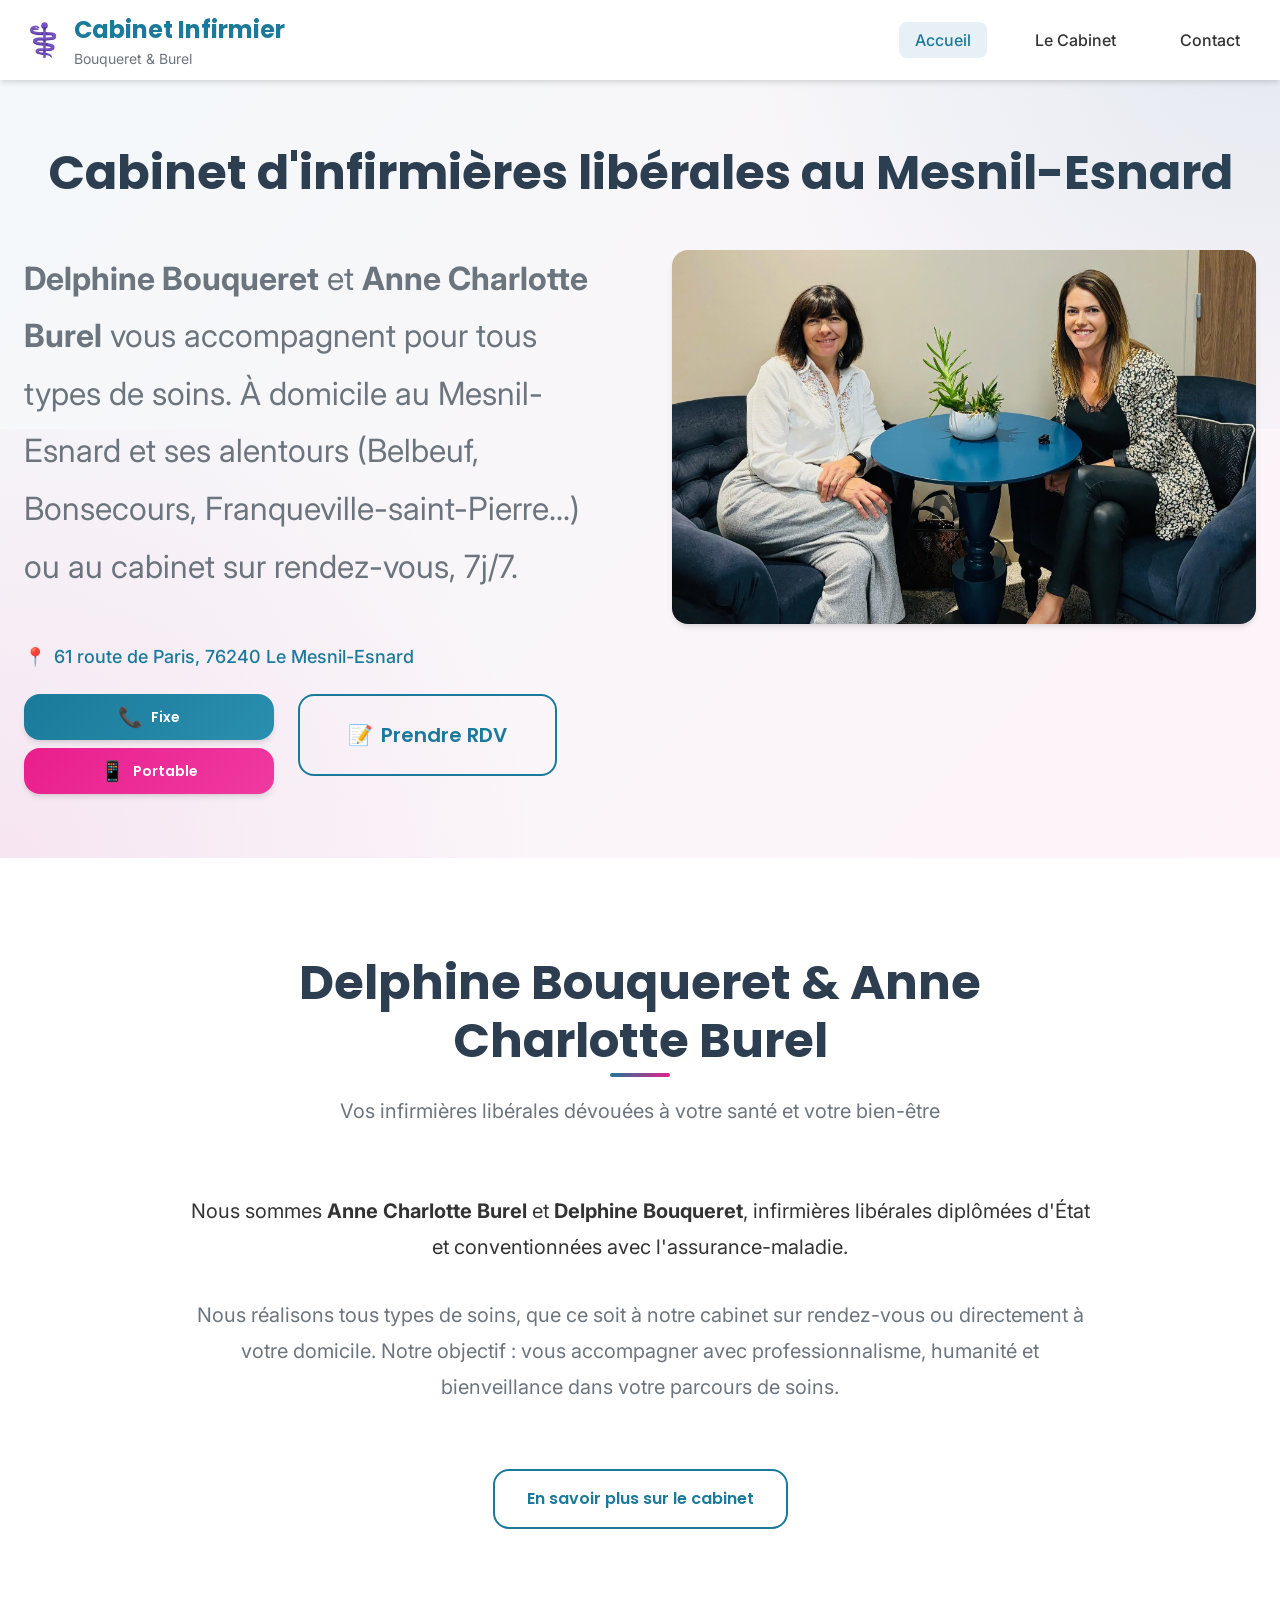
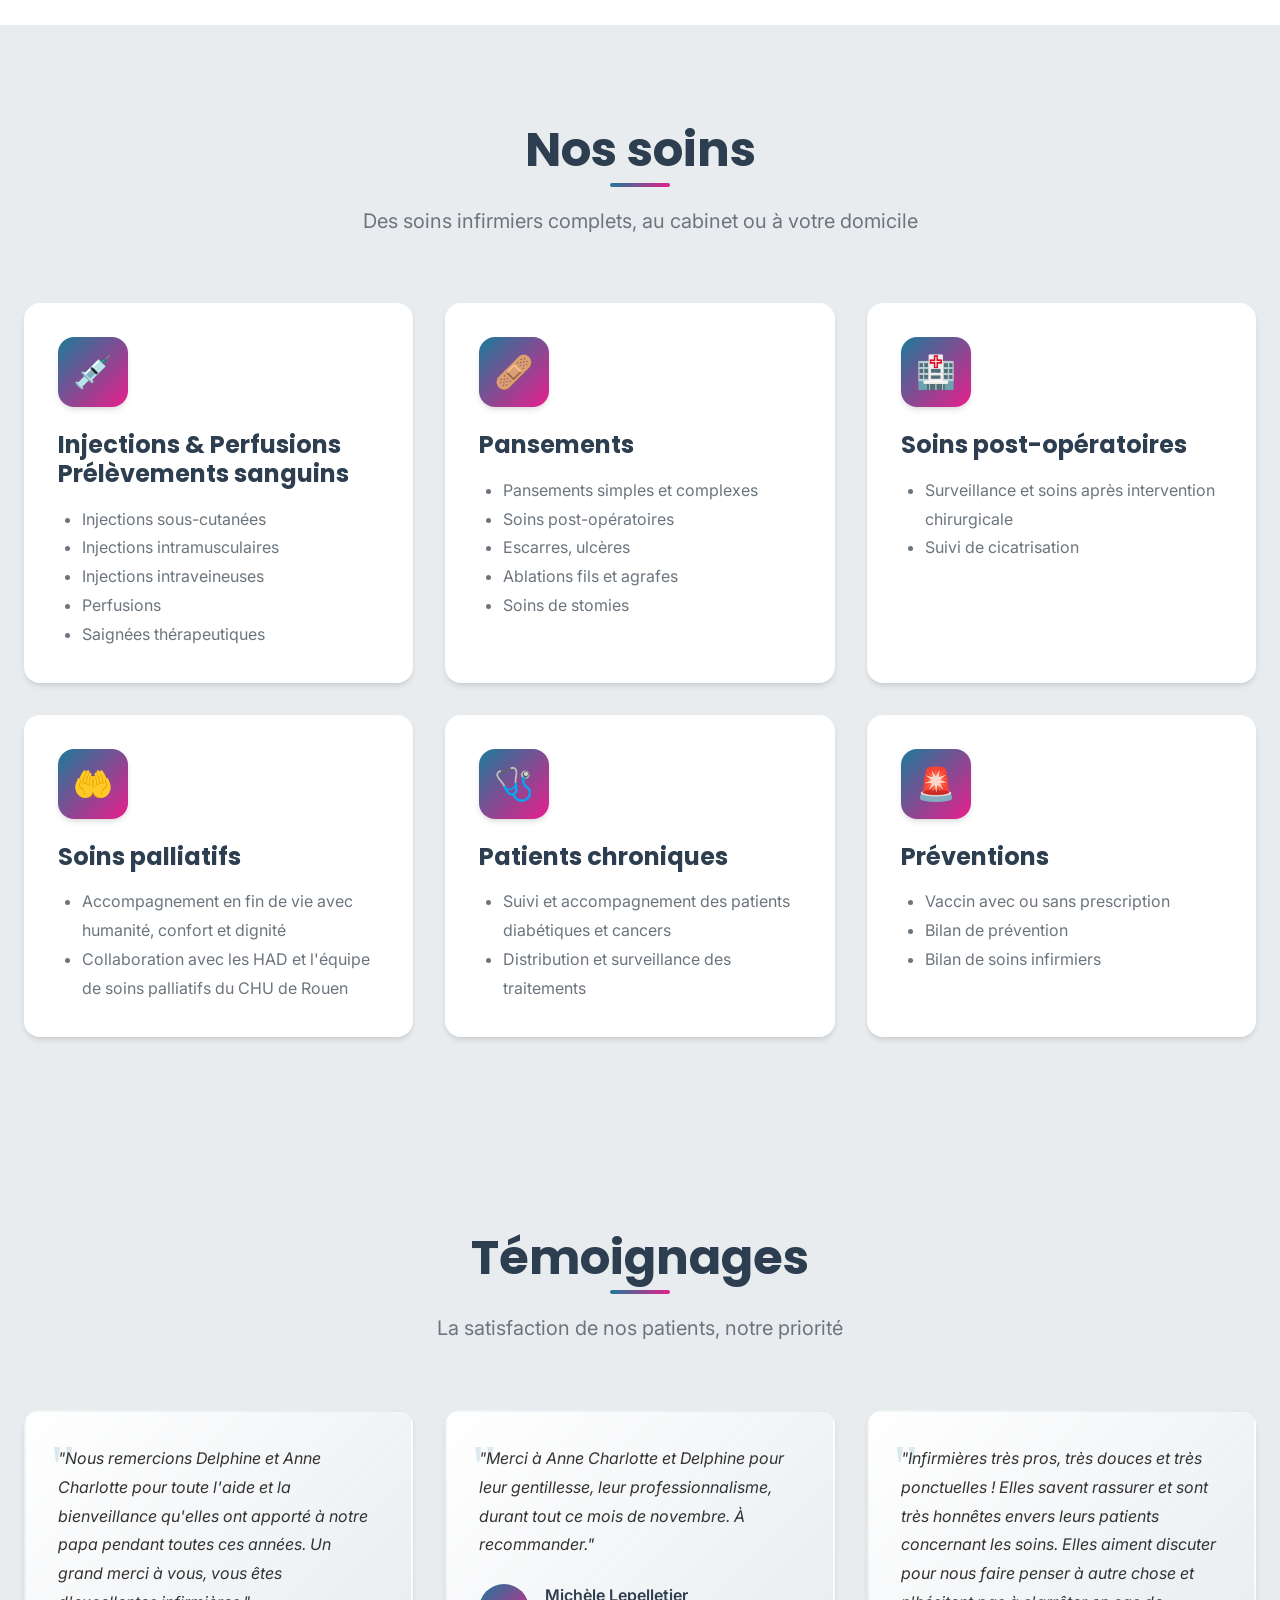
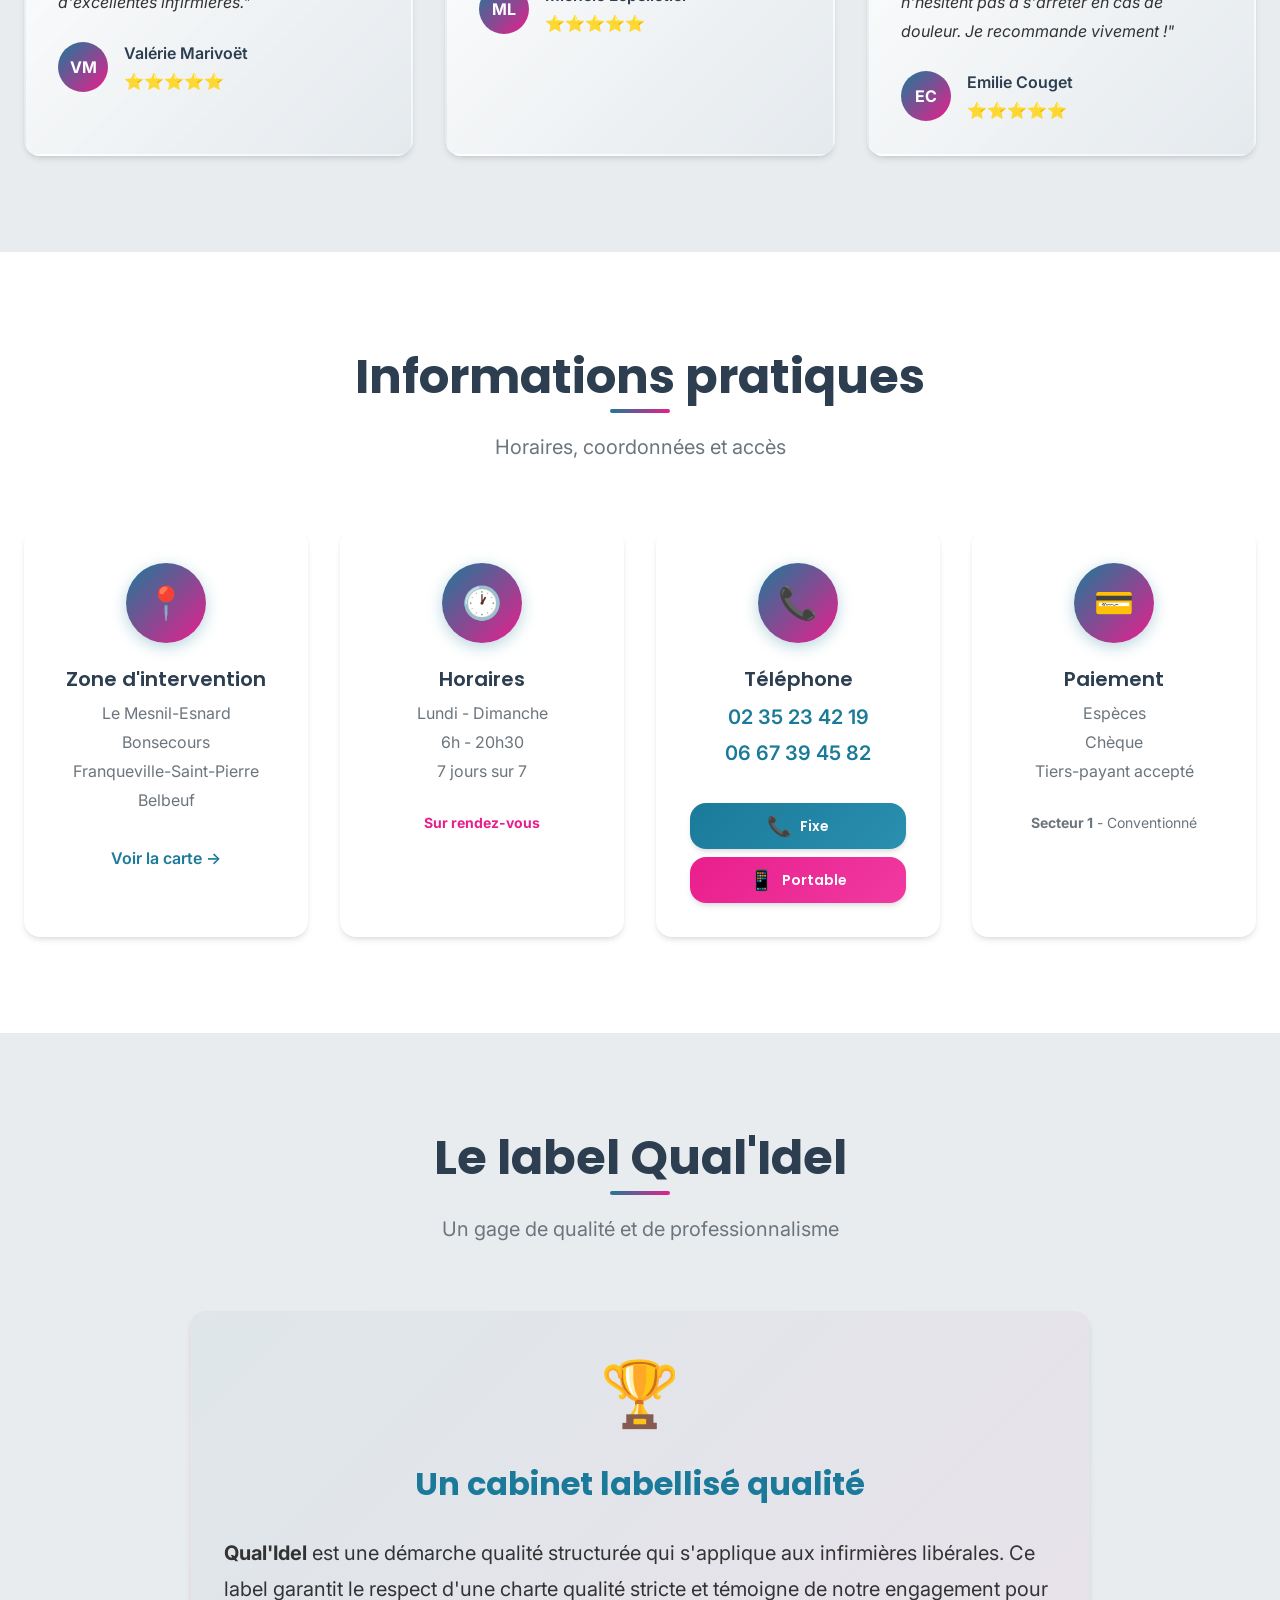
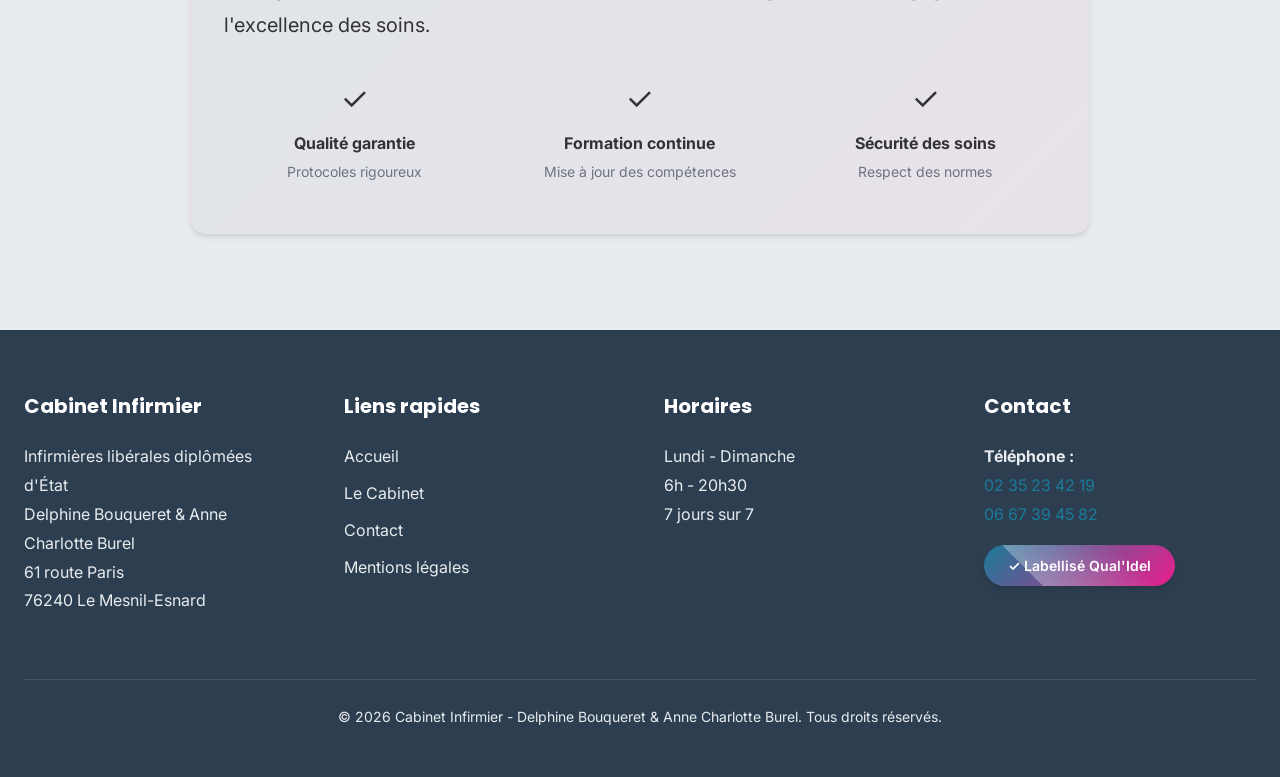
==== index.html @ 0d64ffbb "feat: apply multi-option contact buttons to hero section" ====
<!DOCTYPE html>
<html lang="fr">

<head>
  <meta charset="UTF-8">
  <meta name="viewport" content="width=device-width, initial-scale=1.0">
  <meta name="description"
    content="Delphine Bouqueret et Anne Charlotte Burel, infirmières libérales au Mesnil-Esnard (76). Soins infirmiers à domicile et au cabinet 7j/7.">
  <meta name="keywords"
    content="infirmière libérale, infirmières, soins à domicile, Le Mesnil-Esnard, 76240, soins infirmiers, Delphine Bouqueret, Anne Charlotte Burel">
  <meta name="author" content="Delphine Bouqueret & Anne Charlotte Burel">

  <!-- Open Graph / Facebook -->
  <meta property="og:type" content="website">
  <meta property="og:url" content="https://www.votre-site.fr/">
  <meta property="og:title" content="Infirmières Libérales Le Mesnil-Esnard | Bouqueret & Burel">
  <meta property="og:description"
    content="Delphine Bouqueret et Anne Charlotte Burel, infirmières libérales au Mesnil-Esnard. Soins à domicile et sur rendez-vous 7j/7.">
  <meta property="og:image" content="https://www.votre-site.fr/assets/images/portrait-infirmieres.jpg">

  <!-- Favicon -->
  <link rel="icon"
    href="data:image/svg+xml,<svg xmlns=%22http://www.w3.org/2000/svg%22 viewBox=%220 0 100 100%22><text y=%22.9em%22 font-size=%2290%22>⚕️</text></svg>">

  <!-- Google Fonts -->
  <link rel="preconnect" href="https://fonts.googleapis.com">
  <link rel="preconnect" href="https://fonts.gstatic.com" crossorigin>
  <link
    href="https://fonts.googleapis.com/css2?family=Inter:wght@300;400;500;600;700&family=Poppins:wght@300;400;500;600;700&display=swap"
    rel="stylesheet">

  <!-- Stylesheets -->
  <link rel="stylesheet" href="assets/css/variables.css">
  <link rel="stylesheet" href="assets/css/style.css">
  <link rel="stylesheet" href="assets/css/responsive.css">

  <!-- Schema.org markup for Google -->
  <script type="application/ld+json">
  {
    "@context": "https://schema.org",
    "@type": "MedicalBusiness",
    "name": "Cabinet d'Infirmières Libérales - Bouqueret & Burel",
    "alternateName": ["Delphine Bouqueret", "Anne Charlotte Burel"],
    "image": "https://www.votre-site.fr/assets/images/portrait-infirmieres.jpg",
    "description": "Infirmières libérales au Mesnil-Esnard. Soins infirmiers à domicile et au cabinet.",
    "address": {
      "@type": "PostalAddress",
      "streetAddress": "61 route de Paris",
      "addressLocality": "Le Mesnil-Esnard",
      "postalCode": "76240",
      "addressCountry": "FR"
    },
    "telephone": "+33235234219",
    "openingHoursSpecification": {
      "@type": "OpeningHoursSpecification",
      "dayOfWeek": ["Monday", "Tuesday", "Wednesday", "Thursday", "Friday", "Saturday", "Sunday"],
      "opens": "06:00",
      "closes": "20:30"
    },
    "priceRange": "€€",
    "paymentAccepted": ["Cash", "Check"]
  }
  </script>

  <title>Infirmières Libérales Le Mesnil-Esnard | Bouqueret & Burel</title>
</head>

<body>
  <!-- LOADER -->
  <div class="page-loader">
    <div class="loader-spinner"></div>
  </div>

  <!-- HEADER -->
  <header class="header">
    <div class="header-container">
      <div class="header-logo">
        <div style="display: flex; align-items: center; gap: 10px;">
          <span style="font-size: 2rem;">⚕️</span>
          <div>
            <div class="logo-text">Cabinet Infirmier</div>
            <div class="logo-subtitle">Bouqueret & Burel</div>
          </div>
        </div>
      </div>

      <nav class="nav">
        <ul class="nav-menu">
          <li><a href="index.html" class="nav-link active">Accueil</a></li>

          <li><a href="pages/cabinet.html" class="nav-link">Le Cabinet</a></li>
          <li><a href="pages/contact.html" class="nav-link">Contact</a></li>
        </ul>

        <button class="nav-toggle" aria-label="Toggle navigation">
          <span></span>
          <span></span>
          <span></span>
        </button>
      </nav>
    </div>
  </header>

  <!-- HERO SECTION -->
  <section class="hero"
    style="min-height: auto; padding-top: calc(var(--header-height) + var(--spacing-3xl)); padding-bottom: var(--spacing-3xl);">
    <div class="container">
      <div style="text-align: center; margin-bottom: var(--spacing-2xl);">
        <h1 style="margin-bottom: 0; color: var(--color-neutral-dark); animation: slideInLeft 0.8s ease-out;">Cabinet
          d'infirmières libérales au Mesnil-Esnard</h1>
      </div>
      <div class="hero-content" style="align-items: flex-start;">
        <div class="hero-text">
          <p class="hero-subtitle">
            <strong>Delphine Bouqueret</strong> et <strong>Anne Charlotte Burel</strong> vous accompagnent pour tous
            types de soins. À domicile au Mesnil-Esnard et ses alentours (Belbeuf, Bonsecours,
            Franqueville-saint-Pierre...) ou au cabinet sur rendez-vous, 7j/7.
          </p>
          <div
            style="margin-top: var(--spacing-md); margin-bottom: var(--spacing-lg); display: flex; align-items: center; gap: 8px; font-size: var(--font-size-md); font-weight: var(--font-weight-medium); color: var(--color-primary);">
            <span>📍</span>
            <span>61 route de Paris, 76240 Le Mesnil-Esnard</span>
          </div>
          <div class="hero-cta">
            <div class="contact-actions" style="margin-top: 0; width: auto; min-width: 250px;">
              <a href="tel:+33235234219" class="btn btn-primary btn-large" title="Appeler le cabinet (fixe)">
                <span class="btn-icon">📞</span> Fixe
              </a>
              <a href="tel:+33667394582" class="btn btn-secondary btn-large" title="Appeler l'infirmier (mobile)">
                <span class="btn-icon">📱</span> Portable
              </a>
              <a href="sms:+33667394582" class="btn btn-outline btn-large mobile-only" title="Envoyer un SMS">
                <span class="btn-icon">💬</span> SMS
              </a>
            </div>
            <a href="pages/contact.html" class="btn btn-outline btn-large" style="height: fit-content; align-self: flex-start;">
              <span class="btn-icon">📝</span> Prendre RDV
            </a>
          </div>
        </div>

        <div class="hero-image">
          <img src="assets/images/portrait-infirmieres.jpg"
            alt="Delphine Bouqueret et Anne Charlotte Burel, infirmières libérales au Mesnil-Esnard"
            style="max-width: 100%; border-radius: var(--border-radius-lg); box-shadow: var(--shadow-md);">
        </div>
      </div>
    </div>
  </section>

  <!-- SECTION À PROPOS -->
  <section class="section">
    <div class="container">
      <div class="section-header">
        <h2 class="section-title">Delphine Bouqueret & Anne Charlotte Burel</h2>
        <p class="section-subtitle">
          Vos infirmières libérales dévouées à votre santé et votre bien-être
        </p>
      </div>

      <div style="max-width: 900px; margin: 0 auto; text-align: center;">
        <p
          style="font-size: var(--font-size-lg); line-height: var(--line-height-relaxed); margin-bottom: var(--spacing-xl);">
          Nous sommes <strong>Anne Charlotte Burel</strong> et <strong>Delphine Bouqueret</strong>, infirmières
          libérales diplômées d'État et conventionnées avec l'assurance-maladie.
        </p>
        <p
          style="font-size: var(--font-size-lg); line-height: var(--line-height-relaxed); color: var(--color-text-secondary);">
          Nous réalisons tous types de soins, que ce soit à notre cabinet sur rendez-vous ou
          directement à votre domicile.
          Notre objectif : vous accompagner avec professionnalisme, humanité et bienveillance dans votre parcours de
          soins.
        </p>
        <a href="pages/cabinet.html" class="btn btn-outline" style="margin-top: var(--spacing-2xl);">
          En savoir plus sur le cabinet
        </a>
      </div>
    </div>
  </section>

  <!-- SECTION SERVICES -->
  <section class="section section-gray">
    <div class="container">
      <div class="section-header">
        <h2 class="section-title">Nos soins</h2>
        <p class="section-subtitle">
          Des soins infirmiers complets, au cabinet ou à votre domicile
        </p>
      </div>

      <div class="card-grid">
        <div class="card">
          <div class="card-icon">💉</div>
          <h3 class="card-title">Injections & Perfusions<br>Prélèvements sanguins</h3>
          <ul class="card-text" style="list-style-type: disc; padding-left: var(--spacing-lg); margin-top: 0;">
            <li>Injections sous-cutanées</li>
            <li>Injections intramusculaires</li>
            <li>Injections intraveineuses</li>
            <li>Perfusions</li>
            <li>Saignées thérapeutiques</li>
          </ul>
        </div>

        <div class="card">
          <div class="card-icon">🩹</div>
          <h3 class="card-title">Pansements</h3>
          <ul class="card-text" style="list-style-type: disc; padding-left: var(--spacing-lg); margin-top: 0;">
            <li>Pansements simples et complexes</li>
            <li>Soins post-opératoires</li>
            <li>Escarres, ulcères</li>
            <li>Ablations fils et agrafes</li>
            <li>Soins de stomies</li>
          </ul>
        </div>

        <div class="card">
          <div class="card-icon">🏥</div>
          <h3 class="card-title">Soins post-opératoires</h3>
          <ul class="card-text" style="list-style-type: disc; padding-left: var(--spacing-lg); margin-top: 0;">
            <li>Surveillance et soins après intervention chirurgicale</li>
            <li>Suivi de cicatrisation</li>
          </ul>
        </div>

        <div class="card">
          <div class="card-icon">🤲</div>
          <h3 class="card-title">Soins palliatifs</h3>
          <ul class="card-text" style="list-style-type: disc; padding-left: var(--spacing-lg); margin-top: 0;">
            <li>Accompagnement en fin de vie avec humanité, confort et dignité</li>
            <li>Collaboration avec les HAD et l'équipe de soins palliatifs du CHU de Rouen</li>
          </ul>
        </div>

        <div class="card">
          <div class="card-icon">🩺</div>
          <h3 class="card-title">Patients chroniques</h3>
          <ul class="card-text" style="list-style-type: disc; padding-left: var(--spacing-lg); margin-top: 0;">
            <li>Suivi et accompagnement des patients diabétiques et cancers</li>
            <li>Distribution et surveillance des traitements</li>
          </ul>
        </div>

        <div class="card">
          <div class="card-icon">🚨</div>
          <h3 class="card-title">Préventions</h3>
          <ul class="card-text" style="list-style-type: disc; padding-left: var(--spacing-lg); margin-top: 0;">
            <li>Vaccin avec ou sans prescription</li>
            <li>Bilan de prévention</li>
            <li>Bilan de soins infirmiers</li>
          </ul>
        </div>
      </div>


    </div>
  </section>



  <!-- SECTION TÉMOIGNAGES -->
  <section class="section section-gray">
    <div class="container">
      <div class="section-header">
        <h2 class="section-title">Témoignages</h2>
        <p class="section-subtitle">
          La satisfaction de nos patients, notre priorité
        </p>
      </div>

      <div class="testimonial-grid">
        <div class="testimonial">
          <p class="testimonial-text">
            "Nous remercions Delphine et Anne Charlotte pour toute l'aide et la bienveillance qu'elles ont apporté à
            notre papa pendant toutes ces années.
            Un grand merci à vous, vous êtes d'excellentes infirmières."
          </p>
          <div class="testimonial-author">
            <div class="testimonial-avatar">VM</div>
            <div>
              <div class="testimonial-name">Valérie Marivoët</div>
              <div class="testimonial-rating">⭐⭐⭐⭐⭐</div>
            </div>
          </div>
        </div>

        <div class="testimonial">
          <p class="testimonial-text">
            "Merci à Anne Charlotte et Delphine pour leur gentillesse, leur professionnalisme, durant tout ce mois de
            novembre.
            À recommander."
          </p>
          <div class="testimonial-author">
            <div class="testimonial-avatar">ML</div>
            <div>
              <div class="testimonial-name">Michèle Lepelletier</div>
              <div class="testimonial-rating">⭐⭐⭐⭐⭐</div>
            </div>
          </div>
        </div>

        <div class="testimonial">
          <p class="testimonial-text">
            "Infirmières très pros, très douces et très ponctuelles !
            Elles savent rassurer et sont très honnêtes envers leurs patients concernant les soins.
            Elles aiment discuter pour nous faire penser à autre chose et n'hésitent pas à s'arrêter en cas de douleur.
            Je recommande vivement !"
          </p>
          <div class="testimonial-author">
            <div class="testimonial-avatar">EC</div>
            <div>
              <div class="testimonial-name">Emilie Couget</div>
              <div class="testimonial-rating">⭐⭐⭐⭐⭐</div>
            </div>
          </div>
        </div>
      </div>
    </div>
  </section>

  <!-- SECTION INFORMATIONS PRATIQUES -->
  <section class="section">
    <div class="container">
      <div class="section-header">
        <h2 class="section-title">Informations pratiques</h2>
        <p class="section-subtitle">
          Horaires, coordonnées et accès
        </p>
      </div>

      <div class="info-grid">
        <div class="info-item">
          <div class="info-icon">📍</div>
          <h3 class="info-title">Zone d'intervention</h3>
          <p class="info-text">
            Le Mesnil-Esnard<br>
            Bonsecours<br>
            Franqueville-Saint-Pierre<br>
            Belbeuf
          </p>
          <a href="pages/contact.html#map" class="info-link">Voir la carte →</a>
        </div>

        <div class="info-item">
          <div class="info-icon">🕐</div>
          <h3 class="info-title">Horaires</h3>
          <p class="info-text">
            Lundi - Dimanche<br>
            6h - 20h30<br>
            7 jours sur 7
          </p>
          <p class="info-text"
            style="margin-top: var(--spacing-sm); font-size: var(--font-size-sm); color: var(--color-secondary);">
            <strong>Sur rendez-vous</strong>
          </p>
        </div>

        <div class="info-item">
          <div class="info-icon">📞</div>
          <h3 class="info-title">Téléphone</h3>
          <p class="info-text">
            <span class="phone-number" style="font-size: var(--font-size-lg); font-weight: var(--font-weight-semibold); color: var(--color-primary);">
              02 35 23 42 19 <br>
              06 67 39 45 82
            </span>
          </p>
          <div class="contact-actions">
            <a href="tel:+33235234219" class="btn btn-primary" title="Appeler le cabinet (fixe)">
              <span class="btn-icon">📞</span> Fixe
            </a>
            <a href="tel:+33667394582" class="btn btn-secondary" title="Appeler l'infirmier (mobile)">
              <span class="btn-icon">📱</span> Portable
            </a>
            <a href="sms:+33667394582" class="btn btn-outline mobile-only" title="Envoyer un SMS">
              <span class="btn-icon">💬</span> Envoyer un SMS
            </a>
          </div>
        </div>

        <div class="info-item">
          <div class="info-icon">💳</div>
          <h3 class="info-title">Paiement</h3>
          <p class="info-text">
            Espèces<br>
            Chèque<br>
            Tiers-payant accepté
          </p>
          <p class="info-text" style="margin-top: var(--spacing-sm); font-size: var(--font-size-sm);">
            <strong>Secteur 1</strong> - Conventionné
          </p>
        </div>
      </div>
    </div>
  </section>

  <!-- SECTION QUAL'IDEL -->
  <section class="section section-gray">
    <div class="container">
      <div class="section-header">
        <h2 class="section-title">Le label Qual'Idel</h2>
        <p class="section-subtitle">
          Un gage de qualité et de professionnalisme
        </p>
      </div>

      <div style="max-width: 900px; margin: 0 auto;">
        <div class="card"
          style="background: linear-gradient(135deg, rgba(27, 122, 153, 0.05) 0%, rgba(233, 30, 140, 0.05) 100%);">
          <div style="text-align: center; margin-bottom: var(--spacing-xl);">
            <div style="font-size: 4rem; margin-bottom: var(--spacing-lg);">🏆</div>
            <h3 style="font-size: var(--font-size-2xl); color: var(--color-primary); margin-bottom: var(--spacing-md);">
              Un cabinet labellisé qualité
            </h3>
          </div>

          <p
            style="font-size: var(--font-size-lg); line-height: var(--line-height-relaxed); margin-bottom: var(--spacing-lg);">
            <strong>Qual'Idel</strong> est une démarche qualité structurée qui s'applique aux infirmières libérales.
            Ce label garantit le respect d'une charte qualité stricte et témoigne de notre engagement pour l'excellence
            des soins.
          </p>

          <div
            style="display: grid; grid-template-columns: repeat(auto-fit, minmax(200px, 1fr)); gap: var(--spacing-lg); margin-top: var(--spacing-xl);">
            <div style="text-align: center;">
              <div style="font-size: var(--font-size-2xl); margin-bottom: var(--spacing-sm);">✓</div>
              <strong>Qualité garantie</strong>
              <p
                style="color: var(--color-text-secondary); font-size: var(--font-size-sm); margin-top: var(--spacing-xs);">
                Protocoles rigoureux
              </p>
            </div>
            <div style="text-align: center;">
              <div style="font-size: var(--font-size-2xl); margin-bottom: var(--spacing-sm);">✓</div>
              <strong>Formation continue</strong>
              <p
                style="color: var(--color-text-secondary); font-size: var(--font-size-sm); margin-top: var(--spacing-xs);">
                Mise à jour des compétences
              </p>
            </div>
            <div style="text-align: center;">
              <div style="font-size: var(--font-size-2xl); margin-bottom: var(--spacing-sm);">✓</div>
              <strong>Sécurité des soins</strong>
              <p
                style="color: var(--color-text-secondary); font-size: var(--font-size-sm); margin-top: var(--spacing-xs);">
                Respect des normes
              </p>
            </div>
          </div>
        </div>
      </div>
    </div>
  </section>

  <!-- FOOTER -->
  <footer class="footer">
    <div class="container">
      <div class="footer-content">
        <div class="footer-section">
          <h3>Cabinet Infirmier</h3>
          <p>
            Infirmières libérales diplômées d'État<br>
            Delphine Bouqueret & Anne Charlotte Burel<br>
            61 route Paris<br>
            76240 Le Mesnil-Esnard
          </p>
        </div>

        <div class="footer-section">
          <h3>Liens rapides</h3>
          <ul class="footer-links">
            <li><a href="index.html">Accueil</a></li>

            <li><a href="pages/cabinet.html">Le Cabinet</a></li>
            <li><a href="pages/contact.html">Contact</a></li>
            <li><a href="pages/mentions-legales.html">Mentions légales</a></li>
          </ul>
        </div>

        <div class="footer-section">
          <h3>Horaires</h3>
          <p>
            Lundi - Dimanche<br>
            6h - 20h30<br>
            7 jours sur 7
          </p>
        </div>

        <div class="footer-section">
          <h3>Contact</h3>
          <p>
            <strong>Téléphone :</strong><br>
            <a href="tel:+33235234219" class="phone-number">02 35 23 42 19</a><br>
            <a href="tel:+33667394582" class="phone-number">06 67 39 45 82</a>
          </p>
          <p style="margin-top: var(--spacing-md);">
            <span class="badge-qualidel" style="display: inline-flex;">✓ Labellisé Qual'Idel</span>
          </p>
        </div>
      </div>

      <div class="footer-bottom">
        <p>&copy; 2026 Cabinet Infirmier - Delphine Bouqueret & Anne Charlotte Burel. Tous droits réservés.</p>
      </div>
    </div>
  </footer>

  <!-- BOUTON RETOUR EN HAUT -->
  <button class="back-to-top" aria-label="Retour en haut">↑</button>

  <!-- SCRIPTS -->
  <script src="assets/js/main.js"></script>
</body>

</html>
---- assets/css/variables.css ----
/* =========================================
   VARIABLES CSS - Cabinet Infirmier Qual'Idel
   ========================================= */

:root {
  /* === COULEURS PRINCIPALES === */
  --color-primary: #1B7A99;        /* Bleu canard Qual'Idel */
  --color-primary-light: #2A8FB0;  /* Bleu canard clair */
  --color-primary-dark: #14657E;   /* Bleu canard foncé */

  --color-secondary: #E91E8C;      /* Rose Qual'Idel */
  --color-secondary-light: #F03AA1; /* Rose clair */
  --color-secondary-dark: #C71876;  /* Rose foncé */

  /* === COULEURS NEUTRES === */
  --color-neutral-light: #F8F9FA;  /* Fond clair */
  --color-neutral-medium: #E9ECEF; /* Gris clair */
  --color-neutral-dark: #2C3E50;   /* Gris foncé */
  --color-white: #FFFFFF;
  --color-black: #000000;

  /* === COULEURS DE TEXTE === */
  --color-text-primary: #333333;
  --color-text-secondary: #6C757D;
  --color-text-light: #FFFFFF;

  /* === COULEURS D'ÉTAT === */
  --color-success: #28A745;
  --color-error: #DC3545;
  --color-warning: #FFC107;
  --color-info: #17A2B8;

  /* === TYPOGRAPHIE === */
  --font-heading: 'Poppins', sans-serif;
  --font-body: 'Inter', sans-serif;

  /* Tailles de police */
  --font-size-xs: 0.75rem;    /* 12px */
  --font-size-sm: 0.875rem;   /* 14px */
  --font-size-base: 1rem;     /* 16px */
  --font-size-md: 1.125rem;   /* 18px */
  --font-size-lg: 1.25rem;    /* 20px */
  --font-size-xl: 1.5rem;     /* 24px */
  --font-size-2xl: 2rem;      /* 32px */
  --font-size-3xl: 2.5rem;    /* 40px */
  --font-size-4xl: 3rem;      /* 48px */

  /* Poids de police */
  --font-weight-light: 300;
  --font-weight-regular: 400;
  --font-weight-medium: 500;
  --font-weight-semibold: 600;
  --font-weight-bold: 700;

  /* Hauteur de ligne */
  --line-height-tight: 1.2;
  --line-height-normal: 1.5;
  --line-height-relaxed: 1.8;

  /* === ESPACEMENTS === */
  --spacing-xs: 0.25rem;   /* 4px */
  --spacing-sm: 0.5rem;    /* 8px */
  --spacing-md: 1rem;      /* 16px */
  --spacing-lg: 1.5rem;    /* 24px */
  --spacing-xl: 2rem;      /* 32px */
  --spacing-2xl: 3rem;     /* 48px */
  --spacing-3xl: 4rem;     /* 64px */
  --spacing-4xl: 6rem;     /* 96px */

  /* === BORDURES === */
  --border-radius-sm: 0.25rem;  /* 4px */
  --border-radius-md: 0.5rem;   /* 8px */
  --border-radius-lg: 1rem;     /* 16px */
  --border-radius-xl: 1.5rem;   /* 24px */
  --border-radius-full: 9999px; /* Cercle complet */

  --border-width-thin: 1px;
  --border-width-medium: 2px;
  --border-width-thick: 4px;

  /* === OMBRES === */
  --shadow-sm: 0 1px 2px 0 rgba(0, 0, 0, 0.05);
  --shadow-md: 0 4px 6px -1px rgba(0, 0, 0, 0.1), 0 2px 4px -1px rgba(0, 0, 0, 0.06);
  --shadow-lg: 0 10px 15px -3px rgba(0, 0, 0, 0.1), 0 4px 6px -2px rgba(0, 0, 0, 0.05);
  --shadow-xl: 0 20px 25px -5px rgba(0, 0, 0, 0.1), 0 10px 10px -5px rgba(0, 0, 0, 0.04);
  --shadow-2xl: 0 25px 50px -12px rgba(0, 0, 0, 0.25);

  /* === TRANSITIONS === */
  --transition-fast: 150ms ease-in-out;
  --transition-base: 300ms ease-in-out;
  --transition-slow: 500ms ease-in-out;

  /* === Z-INDEX === */
  --z-index-dropdown: 1000;
  --z-index-sticky: 1020;
  --z-index-fixed: 1030;
  --z-index-modal-backdrop: 1040;
  --z-index-modal: 1050;
  --z-index-popover: 1060;
  --z-index-tooltip: 1070;

  /* === LARGEURS MAXIMALES === */
  --container-sm: 640px;
  --container-md: 768px;
  --container-lg: 1024px;
  --container-xl: 1280px;
  --container-2xl: 1536px;

  /* === BREAKPOINTS (pour référence JS) === */
  --breakpoint-sm: 640px;
  --breakpoint-md: 768px;
  --breakpoint-lg: 1024px;
  --breakpoint-xl: 1280px;
  --breakpoint-2xl: 1536px;

  /* === HEADER === */
  --header-height: 80px;
  --header-height-mobile: 70px;
}

/* === MODE SOMBRE (BONUS) === */
@media (prefers-color-scheme: dark) {
  :root.dark-mode {
    --color-neutral-light: #1A202C;
    --color-neutral-medium: #2D3748;
    --color-neutral-dark: #E2E8F0;
    --color-white: #1A202C;
    --color-text-primary: #E2E8F0;
    --color-text-secondary: #A0AEC0;
  }
}
---- assets/css/style.css ----
/* =========================================
   STYLES PRINCIPAUX - Cabinet Infirmier Qual'Idel
   ========================================= */

/* === RESET & BASE === */
*,
*::before,
*::after {
  box-sizing: border-box;
  margin: 0;
  padding: 0;
}

html {
  font-size: 16px;
  scroll-behavior: smooth;
}

body {
  font-family: var(--font-body);
  font-size: var(--font-size-base);
  line-height: var(--line-height-normal);
  color: var(--color-text-primary);
  background-color: var(--color-white);
  -webkit-font-smoothing: antialiased;
  -moz-osx-font-smoothing: grayscale;
}

/* === TYPOGRAPHIE === */
h1,
h2,
h3,
h4,
h5,
h6 {
  font-family: var(--font-heading);
  font-weight: var(--font-weight-bold);
  line-height: var(--line-height-tight);
  color: var(--color-neutral-dark);
  margin-bottom: var(--spacing-md);
}

h1 {
  font-size: var(--font-size-4xl);
}

h2 {
  font-size: var(--font-size-3xl);
}

h3 {
  font-size: var(--font-size-2xl);
}

h4 {
  font-size: var(--font-size-xl);
}

h5 {
  font-size: var(--font-size-lg);
}

h6 {
  font-size: var(--font-size-md);
}

p {
  margin-bottom: var(--spacing-md);
  line-height: var(--line-height-relaxed);
}

a {
  color: var(--color-primary);
  text-decoration: none;
  transition: color var(--transition-fast);
}

a:hover {
  color: var(--color-primary-dark);
}

/* === CONTENEURS === */
.container {
  width: 100%;
  max-width: var(--container-xl);
  margin: 0 auto;
  padding: 0 var(--spacing-lg);
}

.container-sm {
  max-width: var(--container-md);
}

.section {
  padding: var(--spacing-4xl) 0;
}

.section-gray {
  background-color: var(--color-neutral-medium);
}

/* === HEADER === */
.header {
  position: fixed;
  top: 0;
  left: 0;
  right: 0;
  width: 100%;
  height: var(--header-height);
  background-color: var(--color-white);
  box-shadow: var(--shadow-md);
  z-index: var(--z-index-fixed);
  transition: transform var(--transition-base);
}

.header.hidden {
  transform: translateY(-100%);
}

.header-container {
  display: flex;
  align-items: center;
  justify-content: space-between;
  height: 100%;
  padding: 0 var(--spacing-lg);
  max-width: var(--container-2xl);
  margin: 0 auto;
}

.header-logo {
  display: flex;
  align-items: center;
  gap: var(--spacing-md);
}

.logo-text {
  font-family: var(--font-heading);
  font-size: var(--font-size-xl);
  font-weight: var(--font-weight-bold);
  color: var(--color-primary);
}

.logo-subtitle {
  font-size: var(--font-size-sm);
  color: var(--color-text-secondary);
  font-weight: var(--font-weight-regular);
}

/* === NAVIGATION === */
.nav {
  display: flex;
  align-items: center;
  gap: var(--spacing-xl);
}

.nav-menu {
  display: flex;
  list-style: none;
  gap: var(--spacing-xl);
}

.nav-link {
  font-weight: var(--font-weight-medium);
  color: var(--color-text-primary);
  padding: var(--spacing-sm) var(--spacing-md);
  border-radius: var(--border-radius-md);
  transition: all var(--transition-fast);
}

.nav-link:hover,
.nav-link.active {
  color: var(--color-primary);
  background-color: rgba(27, 122, 153, 0.1);
}

.nav-toggle {
  display: none;
  flex-direction: column;
  gap: 5px;
  background: none;
  border: none;
  cursor: pointer;
  padding: var(--spacing-sm);
}

.nav-toggle span {
  width: 25px;
  height: 3px;
  background-color: var(--color-primary);
  border-radius: var(--border-radius-sm);
  transition: all var(--transition-fast);
}

/* === BOUTONS === */
.btn {
  display: inline-flex;
  align-items: center;
  justify-content: center;
  gap: var(--spacing-sm);
  padding: var(--spacing-md) var(--spacing-xl);
  font-family: var(--font-heading);
  font-size: var(--font-size-base);
  font-weight: var(--font-weight-semibold);
  border: none;
  border-radius: var(--border-radius-lg);
  cursor: pointer;
  transition: all var(--transition-base);
  text-decoration: none;
  position: relative;
  overflow: hidden;
}

.btn::before {
  content: '';
  position: absolute;
  top: 50%;
  left: 50%;
  width: 0;
  height: 0;
  border-radius: 50%;
  background: rgba(255, 255, 255, 0.3);
  transform: translate(-50%, -50%);
  transition: width 0.6s, height 0.6s;
}

.btn:hover::before {
  width: 300px;
  height: 300px;
}

.btn-primary {
  background: linear-gradient(135deg, var(--color-primary), var(--color-primary-light));
  color: var(--color-white);
  box-shadow: var(--shadow-md);
}

.btn-primary:hover {
  background: linear-gradient(135deg, var(--color-primary-dark), var(--color-primary));
  color: var(--color-white);
  transform: translateY(-3px) scale(1.02);
  box-shadow: var(--shadow-xl);
}

.btn-secondary {
  background: linear-gradient(135deg, var(--color-secondary), var(--color-secondary-light));
  color: var(--color-white);
  box-shadow: var(--shadow-md);
}

.btn-secondary:hover {
  background: linear-gradient(135deg, var(--color-secondary-dark), var(--color-secondary));
  color: var(--color-white);
  transform: translateY(-3px) scale(1.02);
  box-shadow: var(--shadow-xl);
}

.btn-outline {
  background-color: transparent;
  color: var(--color-primary);
  border: 2px solid var(--color-primary);
}

.btn-outline:hover {
  background-color: var(--color-primary);
  color: var(--color-white);
}

.btn-large {
  padding: var(--spacing-lg) var(--spacing-2xl);
  font-size: var(--font-size-lg);
}

.btn-icon {
  font-size: var(--font-size-lg);
}

/* === HERO SECTION === */
.hero {
  min-height: 100vh;
  display: flex;
  align-items: center;
  background: linear-gradient(135deg, rgba(27, 122, 153, 0.05) 0%, rgba(233, 30, 140, 0.05) 100%);
  padding-top: var(--header-height);
  position: relative;
  overflow: hidden;
}

.hero::before {
  content: '';
  position: absolute;
  top: -50%;
  right: -50%;
  width: 100%;
  height: 100%;
  background: radial-gradient(circle, rgba(27, 122, 153, 0.1) 0%, transparent 70%);
  animation: float 20s infinite ease-in-out;
}

.hero::after {
  content: '';
  position: absolute;
  bottom: -50%;
  left: -50%;
  width: 100%;
  height: 100%;
  background: radial-gradient(circle, rgba(233, 30, 140, 0.08) 0%, transparent 70%);
  animation: float 15s infinite ease-in-out reverse;
}

@keyframes float {

  0%,
  100% {
    transform: translate(0, 0);
  }

  50% {
    transform: translate(50px, 50px);
  }
}

.hero-content {
  display: grid;
  grid-template-columns: 1fr 1fr;
  gap: var(--spacing-3xl);
  align-items: center;
  position: relative;
  z-index: 1;
}

.hero-text h1 {
  font-size: var(--font-size-4xl);
  margin-bottom: var(--spacing-lg);
  color: var(--color-neutral-dark);
  animation: slideInLeft 0.8s ease-out;
}

.hero-text .highlight {
  background: linear-gradient(135deg, var(--color-primary), var(--color-secondary));
  -webkit-background-clip: text;
  -webkit-text-fill-color: transparent;
  background-clip: text;
  position: relative;
}

.hero-text .highlight::after {
  content: '';
  position: absolute;
  bottom: -5px;
  left: 0;
  width: 100%;
  height: 3px;
  background: linear-gradient(135deg, var(--color-primary), var(--color-secondary));
  transform: scaleX(0);
  transform-origin: left;
  animation: underline 1s ease-out 0.5s forwards;
}

@keyframes slideInLeft {
  from {
    opacity: 0;
    transform: translateX(-50px);
  }

  to {
    opacity: 1;
    transform: translateX(0);
  }
}

@keyframes underline {
  to {
    transform: scaleX(1);
  }
}

.hero-subtitle {
  font-size: var(--font-size-xl);
  color: var(--color-text-secondary);
  margin-bottom: var(--spacing-2xl);
  line-height: var(--line-height-relaxed);
}

.hero-cta {
  display: flex;
  gap: var(--spacing-lg);
  flex-wrap: wrap;
}

.hero-image {
  display: flex;
  justify-content: center;
  align-items: center;
}

.hero-image-placeholder {
  width: 100%;
  max-width: 500px;
  aspect-ratio: 1;
  background: linear-gradient(135deg, var(--color-primary), var(--color-secondary));
  border-radius: var(--border-radius-xl);
  display: flex;
  align-items: center;
  justify-content: center;
  color: var(--color-white);
  font-size: var(--font-size-2xl);
  box-shadow: var(--shadow-2xl);
  animation: float 6s infinite ease-in-out, slideInRight 0.8s ease-out;
  position: relative;
}

.hero-image-placeholder::before {
  content: '';
  position: absolute;
  inset: -10px;
  border-radius: var(--border-radius-xl);
  background: linear-gradient(135deg, var(--color-primary), var(--color-secondary));
  opacity: 0.3;
  filter: blur(20px);
  z-index: -1;
  animation: pulse 3s infinite;
}

@keyframes slideInRight {
  from {
    opacity: 0;
    transform: translateX(50px);
  }

  to {
    opacity: 1;
    transform: translateX(0);
  }
}

@keyframes pulse {

  0%,
  100% {
    opacity: 0.3;
    transform: scale(1);
  }

  50% {
    opacity: 0.5;
    transform: scale(1.05);
  }
}

/* === SECTIONS === */
.section-header {
  text-align: center;
  max-width: 800px;
  margin: 0 auto var(--spacing-3xl);
}

.section-title {
  font-size: var(--font-size-3xl);
  margin-bottom: var(--spacing-md);
  position: relative;
  display: inline-block;
  padding-bottom: var(--spacing-sm);
}

.section-title::after {
  content: '';
  position: absolute;
  bottom: 0;
  left: 50%;
  transform: translateX(-50%);
  width: 60px;
  height: 4px;
  background: linear-gradient(135deg, var(--color-primary), var(--color-secondary));
  border-radius: var(--border-radius-full);
}

.section-subtitle {
  font-size: var(--font-size-lg);
  color: var(--color-text-secondary);
}

/* === CARDS === */
.card-grid {
  display: grid;
  grid-template-columns: repeat(auto-fit, minmax(300px, 1fr));
  gap: var(--spacing-xl);
}

.card {
  background-color: var(--color-white);
  border-radius: var(--border-radius-lg);
  padding: var(--spacing-xl);
  box-shadow: var(--shadow-md);
  transition: all var(--transition-base);
  border: 2px solid transparent;
  position: relative;
  overflow: hidden;
}

.card::before {
  content: '';
  position: absolute;
  top: 0;
  left: -100%;
  width: 100%;
  height: 100%;
  background: linear-gradient(90deg, transparent, rgba(27, 122, 153, 0.1), transparent);
  transition: left 0.5s;
}

.card:hover::before {
  left: 100%;
}

.card:hover {
  transform: translateY(-8px) scale(1.02);
  box-shadow: var(--shadow-2xl);
  border-color: var(--color-primary);
}

.card-icon {
  width: 70px;
  height: 70px;
  background: linear-gradient(135deg, var(--color-primary), var(--color-secondary));
  border-radius: var(--border-radius-lg);
  display: flex;
  align-items: center;
  justify-content: center;
  color: var(--color-white);
  font-size: var(--font-size-2xl);
  margin-bottom: var(--spacing-lg);
  transition: all var(--transition-base);
  box-shadow: var(--shadow-md);
}

.card:hover .card-icon {
  transform: rotate(5deg) scale(1.1);
  box-shadow: var(--shadow-lg);
}

.card-title {
  font-size: var(--font-size-xl);
  margin-bottom: var(--spacing-md);
}

.card-text {
  color: var(--color-text-secondary);
  line-height: var(--line-height-relaxed);
}

/* === BADGE QUAL'IDEL === */
.badge-qualidel {
  display: inline-flex;
  align-items: center;
  gap: var(--spacing-sm);
  padding: var(--spacing-sm) var(--spacing-lg);
  background: linear-gradient(135deg, var(--color-primary), var(--color-secondary));
  color: var(--color-white);
  border-radius: var(--border-radius-full);
  font-weight: var(--font-weight-semibold);
  font-size: var(--font-size-sm);
  box-shadow: var(--shadow-md);
  transition: all var(--transition-base);
  position: relative;
  overflow: hidden;
}

.badge-qualidel::after {
  content: '';
  position: absolute;
  top: -50%;
  right: -50%;
  bottom: -50%;
  left: -50%;
  background: linear-gradient(to bottom, rgba(255, 255, 255, 0), rgba(255, 255, 255, 0.3));
  transform: rotate(45deg);
  animation: shine 3s infinite;
}

@keyframes shine {
  0% {
    transform: translateX(-100%) translateY(-100%) rotate(45deg);
  }

  100% {
    transform: translateX(100%) translateY(100%) rotate(45deg);
  }
}

.badge-qualidel:hover {
  transform: scale(1.05);
  box-shadow: var(--shadow-lg);
}

/* === TÉMOIGNAGES === */
.testimonial-grid {
  display: grid;
  grid-template-columns: repeat(auto-fit, minmax(350px, 1fr));
  gap: var(--spacing-xl);
}

.testimonial {
  background: linear-gradient(135deg, var(--color-white) 0%, rgba(27, 122, 153, 0.02) 100%);
  padding: var(--spacing-xl);
  border-radius: var(--border-radius-lg);
  box-shadow: var(--shadow-md);
  position: relative;
  transition: all var(--transition-base);
  border: 2px solid transparent;
}

.testimonial:hover {
  transform: translateY(-5px);
  box-shadow: var(--shadow-xl);
  border-color: var(--color-primary);
}

.testimonial::before {
  content: '"';
  position: absolute;
  top: var(--spacing-lg);
  left: var(--spacing-lg);
  font-size: 4rem;
  color: var(--color-primary);
  opacity: 0.15;
  font-family: Georgia, serif;
  line-height: 1;
  transition: all var(--transition-base);
}

.testimonial:hover::before {
  opacity: 0.3;
  transform: scale(1.1);
}

.testimonial-text {
  font-style: italic;
  margin-bottom: var(--spacing-lg);
  position: relative;
  z-index: 1;
}

.testimonial-author {
  display: flex;
  align-items: center;
  gap: var(--spacing-md);
}

.testimonial-avatar {
  width: 50px;
  height: 50px;
  border-radius: var(--border-radius-full);
  background: linear-gradient(135deg, var(--color-primary), var(--color-secondary));
  display: flex;
  align-items: center;
  justify-content: center;
  color: var(--color-white);
  font-weight: var(--font-weight-bold);
}

.testimonial-name {
  font-weight: var(--font-weight-semibold);
  color: var(--color-neutral-dark);
}

.testimonial-rating {
  color: var(--color-warning);
  margin-top: var(--spacing-xs);
}

/* === INFO PRATIQUES === */
.info-grid {
  display: grid;
  grid-template-columns: repeat(auto-fit, minmax(250px, 1fr));
  gap: var(--spacing-xl);
}

.info-item {
  display: flex;
  flex-direction: column;
  align-items: center;
  text-align: center;
  padding: var(--spacing-xl);
  background-color: var(--color-white);
  border-radius: var(--border-radius-lg);
  box-shadow: var(--shadow-md);
  transition: all var(--transition-base);
  border: 2px solid transparent;
}

.info-item:hover {
  transform: translateY(-5px);
  box-shadow: var(--shadow-xl);
  border-color: var(--color-primary);
}

.info-icon {
  width: 80px;
  height: 80px;
  background: linear-gradient(135deg, var(--color-primary), var(--color-secondary));
  border-radius: var(--border-radius-full);
  display: flex;
  align-items: center;
  justify-content: center;
  color: var(--color-white);
  font-size: var(--font-size-2xl);
  margin-bottom: var(--spacing-lg);
  transition: all var(--transition-base);
  box-shadow: 0 4px 15px rgba(27, 122, 153, 0.3);
}

.info-item:hover .info-icon {
  transform: scale(1.1) rotate(5deg);
  box-shadow: 0 6px 20px rgba(27, 122, 153, 0.5);
}

.info-title {
  font-size: var(--font-size-lg);
  font-weight: var(--font-weight-semibold);
  margin-bottom: var(--spacing-sm);
}

.info-text {
  color: var(--color-text-secondary);
}

.info-link {
  margin-top: var(--spacing-md);
  font-weight: var(--font-weight-semibold);
  color: var(--color-primary);
}

.contact-actions {
  display: flex;
  flex-direction: column;
  gap: var(--spacing-sm);
  width: 100%;
  margin-top: var(--spacing-md);
}

.contact-actions .btn {
  width: 100%;
  padding: var(--spacing-sm) var(--spacing-lg);
  font-size: var(--font-size-sm);
}

.mobile-only {
  display: none !important;
}

/* === FORMULAIRE === */
.form-group {
  margin-bottom: var(--spacing-lg);
}

.form-label {
  display: block;
  font-weight: var(--font-weight-semibold);
  margin-bottom: var(--spacing-sm);
  color: var(--color-neutral-dark);
}

.form-input,
.form-textarea,
.form-select {
  width: 100%;
  padding: var(--spacing-md);
  font-family: var(--font-body);
  font-size: var(--font-size-base);
  border: 2px solid var(--color-neutral-medium);
  border-radius: var(--border-radius-md);
  transition: all var(--transition-fast);
  background-color: var(--color-white);
}

.form-input:focus,
.form-textarea:focus,
.form-select:focus {
  outline: none;
  border-color: var(--color-primary);
  box-shadow: 0 0 0 3px rgba(27, 122, 153, 0.1);
}

.form-textarea {
  resize: vertical;
  min-height: 150px;
}

.form-error {
  color: var(--color-error);
  font-size: var(--font-size-sm);
  margin-top: var(--spacing-xs);
  display: none;
}

.form-group.error .form-error {
  display: block;
}

.form-group.error .form-input,
.form-group.error .form-textarea {
  border-color: var(--color-error);
}

.form-success {
  padding: var(--spacing-lg);
  background-color: var(--color-success);
  color: var(--color-white);
  border-radius: var(--border-radius-md);
  text-align: center;
  margin-bottom: var(--spacing-lg);
  display: none;
}

.form-success.show {
  display: block;
}

/* === MAP === */
.map-container {
  width: 100%;
  height: 400px;
  border-radius: var(--border-radius-lg);
  overflow: hidden;
  box-shadow: var(--shadow-lg);
  margin-bottom: var(--spacing-2xl);
}

.map-placeholder {
  width: 100%;
  height: 100%;
  background: linear-gradient(135deg, var(--color-primary), var(--color-secondary));
  display: flex;
  align-items: center;
  justify-content: center;
  color: var(--color-white);
  font-size: var(--font-size-xl);
}

/* === FOOTER === */
.footer {
  background-color: var(--color-neutral-dark);
  color: var(--color-neutral-light);
  padding: var(--spacing-3xl) 0 var(--spacing-xl);
}

.footer-content {
  display: grid;
  grid-template-columns: repeat(auto-fit, minmax(250px, 1fr));
  gap: var(--spacing-2xl);
  margin-bottom: var(--spacing-2xl);
}

.footer-section h3 {
  color: var(--color-white);
  margin-bottom: var(--spacing-lg);
  font-size: var(--font-size-lg);
}

.footer-section p,
.footer-section li {
  color: var(--color-neutral-medium);
  line-height: var(--line-height-relaxed);
}

.footer-links {
  list-style: none;
}

.footer-links li {
  margin-bottom: var(--spacing-sm);
}

.footer-links a {
  color: var(--color-neutral-medium);
  transition: color var(--transition-fast);
}

.footer-links a:hover {
  color: var(--color-white);
}

.footer-bottom {
  border-top: 1px solid rgba(255, 255, 255, 0.1);
  padding-top: var(--spacing-lg);
  text-align: center;
  color: var(--color-neutral-medium);
  font-size: var(--font-size-sm);
}

/* === RETOUR EN HAUT === */
.back-to-top {
  position: fixed;
  bottom: var(--spacing-xl);
  right: var(--spacing-xl);
  width: 50px;
  height: 50px;
  background: linear-gradient(135deg, var(--color-primary), var(--color-secondary));
  color: var(--color-white);
  border: none;
  border-radius: var(--border-radius-full);
  font-size: var(--font-size-xl);
  cursor: pointer;
  box-shadow: var(--shadow-lg);
  opacity: 0;
  visibility: hidden;
  transition: all var(--transition-base);
  z-index: var(--z-index-fixed);
}

.back-to-top.show {
  opacity: 1;
  visibility: visible;
}

.back-to-top:hover {
  transform: translateY(-5px);
  box-shadow: var(--shadow-xl);
}

/* === LOADER === */
.page-loader {
  position: fixed;
  top: 0;
  left: 0;
  width: 100%;
  height: 100%;
  background-color: var(--color-white);
  display: flex;
  align-items: center;
  justify-content: center;
  z-index: 9999;
  transition: opacity var(--transition-slow), visibility var(--transition-slow);
}

.page-loader.hidden {
  opacity: 0;
  visibility: hidden;
}

.loader-spinner {
  width: 50px;
  height: 50px;
  border: 4px solid var(--color-neutral-light);
  border-top-color: var(--color-primary);
  border-radius: var(--border-radius-full);
  animation: spin 1s linear infinite;
}

@keyframes spin {
  to {
    transform: rotate(360deg);
  }
}

/* === ANIMATIONS === */
@keyframes fadeIn {
  from {
    opacity: 0;
    transform: translateY(20px);
  }

  to {
    opacity: 1;
    transform: translateY(0);
  }
}

.fade-in {
  animation: fadeIn 0.6s ease-out forwards;
}

.fade-in-delay-1 {
  animation-delay: 0.1s;
}

.fade-in-delay-2 {
  animation-delay: 0.2s;
}

.fade-in-delay-3 {
  animation-delay: 0.3s;
}

/* === MODAL === */
.modal-overlay {
  position: fixed;
  top: 0;
  left: 0;
  width: 100%;
  height: 100%;
  background-color: rgba(10, 25, 47, 0.7);
  backdrop-filter: blur(5px);
  display: flex;
  align-items: center;
  justify-content: center;
  z-index: 9999;
  opacity: 0;
  visibility: hidden;
  transition: all var(--transition-base);
}

.modal-overlay.active {
  opacity: 1;
  visibility: visible;
}

.modal-content {
  background-color: var(--color-white);
  padding: var(--spacing-3xl);
  border-radius: var(--border-radius-xl);
  max-width: 450px;
  width: 90%;
  position: relative;
  box-shadow: var(--shadow-2xl);
  transform: translateY(20px) scale(0.95);
  transition: all var(--transition-base);
  border: 2px solid rgba(27, 122, 153, 0.1);
}

.modal-overlay.active .modal-content {
  transform: translateY(0) scale(1);
}

.modal-close {
  position: absolute;
  top: var(--spacing-md);
  right: var(--spacing-md);
  background: none;
  border: none;
  font-size: 2rem;
  color: var(--color-neutral-dark);
  cursor: pointer;
  line-height: 1;
  padding: 0 var(--spacing-xs);
  opacity: 0.5;
  transition: opacity var(--transition-fast);
}

.modal-close:hover {
  opacity: 1;
}

.modal-icon {
  font-size: 4rem;
  margin-bottom: var(--spacing-md);
}

.modal-title {
  font-size: var(--font-size-2xl);
  color: var(--color-primary);
  margin-bottom: var(--spacing-sm);
}

.modal-text {
  color: var(--color-text-secondary);
  font-size: var(--font-size-lg);
}

.modal-number {
  font-size: var(--font-size-3xl);
  font-weight: var(--font-weight-bold);
  color: var(--color-neutral-dark);
  letter-spacing: 2px;
  white-space: nowrap;
}

/* === UTILITAIRES === */
.text-center {
  text-align: center;
}

.text-left {
  text-align: left;
}

.text-right {
  text-align: right;
}

.mt-0 {
  margin-top: 0;
}

.mt-1 {
  margin-top: var(--spacing-md);
}

.mt-2 {
  margin-top: var(--spacing-lg);
}

.mt-3 {
  margin-top: var(--spacing-xl);
}

.mb-0 {
  margin-bottom: 0;
}

.mb-1 {
  margin-bottom: var(--spacing-md);
}

.mb-2 {
  margin-bottom: var(--spacing-lg);
}

.mb-3 {
  margin-bottom: var(--spacing-xl);
}

.hidden {
  display: none !important;
}

.visible {
  display: block !important;
}
---- assets/css/responsive.css ----
/* =========================================
   STYLES RESPONSIVE - Cabinet Infirmier Qual'Idel
   Mobile-First Approach
   ========================================= */

/* === TABLETTE (768px et plus) === */
@media (max-width: 768px) {
  /* Typographie */
  h1 { font-size: var(--font-size-3xl); }
  h2 { font-size: var(--font-size-2xl); }
  h3 { font-size: var(--font-size-xl); }

  /* Header */
  .header {
    height: var(--header-height-mobile);
  }

  .header-container {
    padding: 0 var(--spacing-md);
  }

  .logo-text {
    font-size: var(--font-size-lg);
  }

  /* Navigation mobile */
  .nav-menu {
    position: fixed;
    top: var(--header-height-mobile);
    left: 0;
    right: 0;
    flex-direction: column;
    background-color: var(--color-white);
    box-shadow: var(--shadow-lg);
    padding: var(--spacing-lg);
    gap: 0;
    max-height: 0;
    overflow: hidden;
    opacity: 0;
    transition: all var(--transition-base);
  }

  .nav-menu.active {
    max-height: 500px;
    opacity: 1;
  }

  .nav-menu li {
    width: 100%;
    border-bottom: 1px solid var(--color-neutral-medium);
  }

  .nav-menu li:last-child {
    border-bottom: none;
  }

  .nav-link {
    display: block;
    width: 100%;
    padding: var(--spacing-md);
    text-align: center;
  }

  .nav-toggle {
    display: flex;
  }

  .nav-toggle.active span:nth-child(1) {
    transform: rotate(45deg) translate(7px, 7px);
  }

  .nav-toggle.active span:nth-child(2) {
    opacity: 0;
  }

  .nav-toggle.active span:nth-child(3) {
    transform: rotate(-45deg) translate(7px, -7px);
  }

  /* Hero */
  .hero {
    min-height: auto;
    padding-top: calc(var(--header-height-mobile) + var(--spacing-2xl));
    padding-bottom: var(--spacing-3xl);
  }

  .hero-content {
    grid-template-columns: 1fr;
    gap: var(--spacing-2xl);
  }

  .hero-text h1 {
    font-size: var(--font-size-3xl);
  }

  .hero-subtitle {
    font-size: var(--font-size-lg);
  }

  .hero-cta {
    flex-direction: column;
  }

  .hero-cta .btn {
    width: 100%;
  }

  .hero-image {
    order: -1;
  }

  .hero-image-placeholder {
    max-width: 300px;
  }

  /* Sections */
  .section {
    padding: var(--spacing-3xl) 0;
  }

  .section-title {
    font-size: var(--font-size-2xl);
  }

  .section-subtitle {
    font-size: var(--font-size-base);
  }

  /* Cards */
  .card-grid {
    grid-template-columns: 1fr;
    gap: var(--spacing-lg);
  }

  /* Témoignages */
  .testimonial-grid {
    grid-template-columns: 1fr;
    gap: var(--spacing-lg);
  }

  /* Info pratiques */
  .info-grid {
    grid-template-columns: 1fr;
    gap: var(--spacing-lg);
  }

  /* Footer */
  .footer-content {
    grid-template-columns: 1fr;
    gap: var(--spacing-xl);
  }

  /* Boutons */
  .btn-large {
    padding: var(--spacing-md) var(--spacing-xl);
    font-size: var(--font-size-base);
  }

  /* Back to top */
  .back-to-top {
    bottom: var(--spacing-lg);
    right: var(--spacing-lg);
    width: 45px;
    height: 45px;
  }
  
  .mobile-only {
    display: inline-flex !important;
  }
}

/* === MOBILE (640px et moins) === */
@media (max-width: 640px) {
  /* Typographie */
  h1 { font-size: var(--font-size-2xl); }
  h2 { font-size: var(--font-size-xl); }
  h3 { font-size: var(--font-size-lg); }

  /* Container */
  .container {
    padding: 0 var(--spacing-md);
  }

  /* Hero */
  .hero-text h1 {
    font-size: var(--font-size-2xl);
  }

  .hero-subtitle {
    font-size: var(--font-size-base);
    margin-bottom: var(--spacing-xl);
  }

  .hero-image-placeholder {
    max-width: 250px;
  }

  /* Sections */
  .section {
    padding: var(--spacing-2xl) 0;
  }

  .section-header {
    margin-bottom: var(--spacing-2xl);
  }

  /* Cards */
  .card {
    padding: var(--spacing-lg);
  }

  .card-icon {
    width: 50px;
    height: 50px;
    font-size: var(--font-size-xl);
  }

  /* Témoignages */
  .testimonial {
    padding: var(--spacing-lg);
  }

  .testimonial::before {
    font-size: 3rem;
  }

  /* Info pratiques */
  .info-item {
    padding: var(--spacing-lg);
  }

  .info-icon {
    width: 60px;
    height: 60px;
    font-size: var(--font-size-xl);
  }

  /* Formulaire */
  .form-input,
  .form-textarea {
    font-size: var(--font-size-base);
  }

  /* Map */
  .map-container {
    height: 300px;
  }

  /* Footer */
  .footer {
    padding: var(--spacing-2xl) 0 var(--spacing-lg);
  }

  /* Back to top */
  .back-to-top {
    width: 40px;
    height: 40px;
    bottom: var(--spacing-md);
    right: var(--spacing-md);
  }
}

/* === TRÈS PETIT MOBILE (480px et moins) === */
@media (max-width: 480px) {
  /* Typographie */
  h1 { font-size: var(--font-size-xl); }
  h2 { font-size: var(--font-size-lg); }

  .logo-text {
    font-size: var(--font-size-md);
  }

  .logo-subtitle {
    display: none;
  }

  /* Hero */
  .hero-text h1 {
    font-size: var(--font-size-xl);
  }

  .hero-subtitle {
    font-size: var(--font-size-sm);
  }

  .btn {
    padding: var(--spacing-sm) var(--spacing-lg);
    font-size: var(--font-size-sm);
  }

  /* Cards */
  .card-grid {
    gap: var(--spacing-md);
  }

  .card-title {
    font-size: var(--font-size-lg);
  }
}

/* === GRAND ÉCRAN (1280px et plus) === */
@media (min-width: 1280px) {
  /* Hero */
  .hero-text h1 {
    font-size: 3.5rem;
  }

  .hero-subtitle {
    font-size: var(--font-size-2xl);
  }

  /* Sections */
  .section-title {
    font-size: 3rem;
  }

  /* Cards */
  .card-grid {
    grid-template-columns: repeat(3, 1fr);
  }

  /* Témoignages */
  .testimonial-grid {
    grid-template-columns: repeat(3, 1fr);
  }

  /* Info pratiques */
  .info-grid {
    grid-template-columns: repeat(4, 1fr);
  }
}

/* === TRÈS GRAND ÉCRAN (1536px et plus) === */
@media (min-width: 1536px) {
  /* Hero */
  .hero-text h1 {
    font-size: 4rem;
  }

  .hero-image-placeholder {
    max-width: 600px;
  }
}

/* === ACCESSIBILITÉ === */

/* Préférence de mouvement réduit */
@media (prefers-reduced-motion: reduce) {
  *,
  *::before,
  *::after {
    animation-duration: 0.01ms !important;
    animation-iteration-count: 1 !important;
    transition-duration: 0.01ms !important;
  }

  html {
    scroll-behavior: auto;
  }
}

/* Mode contraste élevé */
@media (prefers-contrast: high) {
  :root {
    --shadow-sm: 0 0 0 1px rgba(0, 0, 0, 0.5);
    --shadow-md: 0 0 0 2px rgba(0, 0, 0, 0.5);
    --shadow-lg: 0 0 0 3px rgba(0, 0, 0, 0.5);
  }

  .btn {
    border: 2px solid currentColor;
  }
}

/* === IMPRESSION === */
@media print {
  /* Masquer les éléments non nécessaires */
  .header,
  .nav,
  .hero-cta,
  .btn,
  .back-to-top,
  .page-loader,
  .nav-toggle {
    display: none !important;
  }

  /* Ajuster les couleurs pour l'impression */
  body {
    color: #000000;
    background: #ffffff;
  }

  /* Éviter les sauts de page dans les éléments */
  .card,
  .testimonial,
  .info-item {
    page-break-inside: avoid;
  }

  /* Afficher les liens en entier */
  a[href]::after {
    content: " (" attr(href) ")";
  }

  /* Supprimer les ombres */
  * {
    box-shadow: none !important;
  }
}

/* === ORIENTATION === */

/* Landscape sur mobile */
@media (max-width: 768px) and (orientation: landscape) {
  .hero {
    min-height: auto;
    padding-top: calc(var(--header-height-mobile) + var(--spacing-xl));
    padding-bottom: var(--spacing-2xl);
  }

  .hero-content {
    grid-template-columns: 1fr 1fr;
    gap: var(--spacing-xl);
  }

  .hero-image {
    order: 0;
  }
}

/* === TOUCH DEVICES === */
@media (hover: none) and (pointer: coarse) {
  /* Augmenter les zones de clic sur tactile */
  .btn,
  .nav-link,
  .nav-toggle {
    min-height: 44px;
    min-width: 44px;
  }

  /* Supprimer les effets de survol sur tactile */
  .card:hover {
    transform: none;
  }

  .btn:hover {
    transform: none;
  }

  .back-to-top:hover {
    transform: none;
  }
}
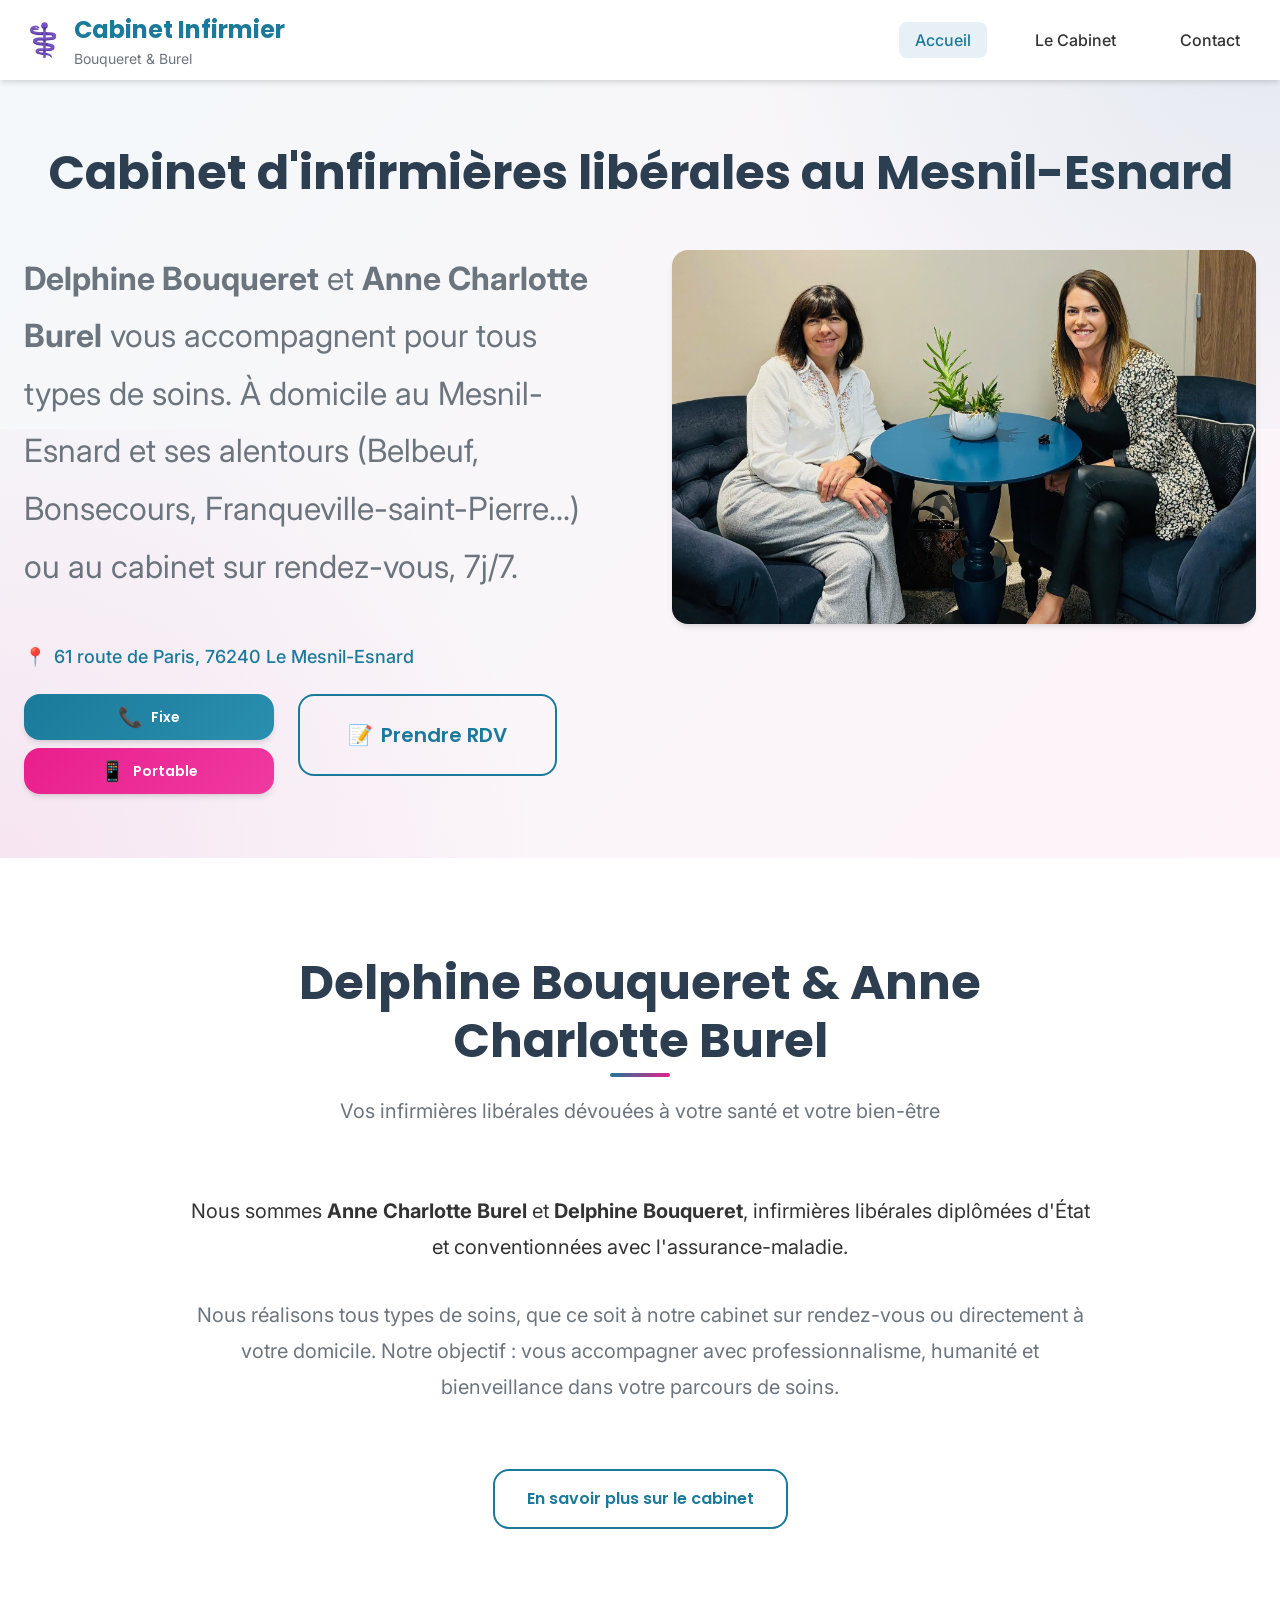
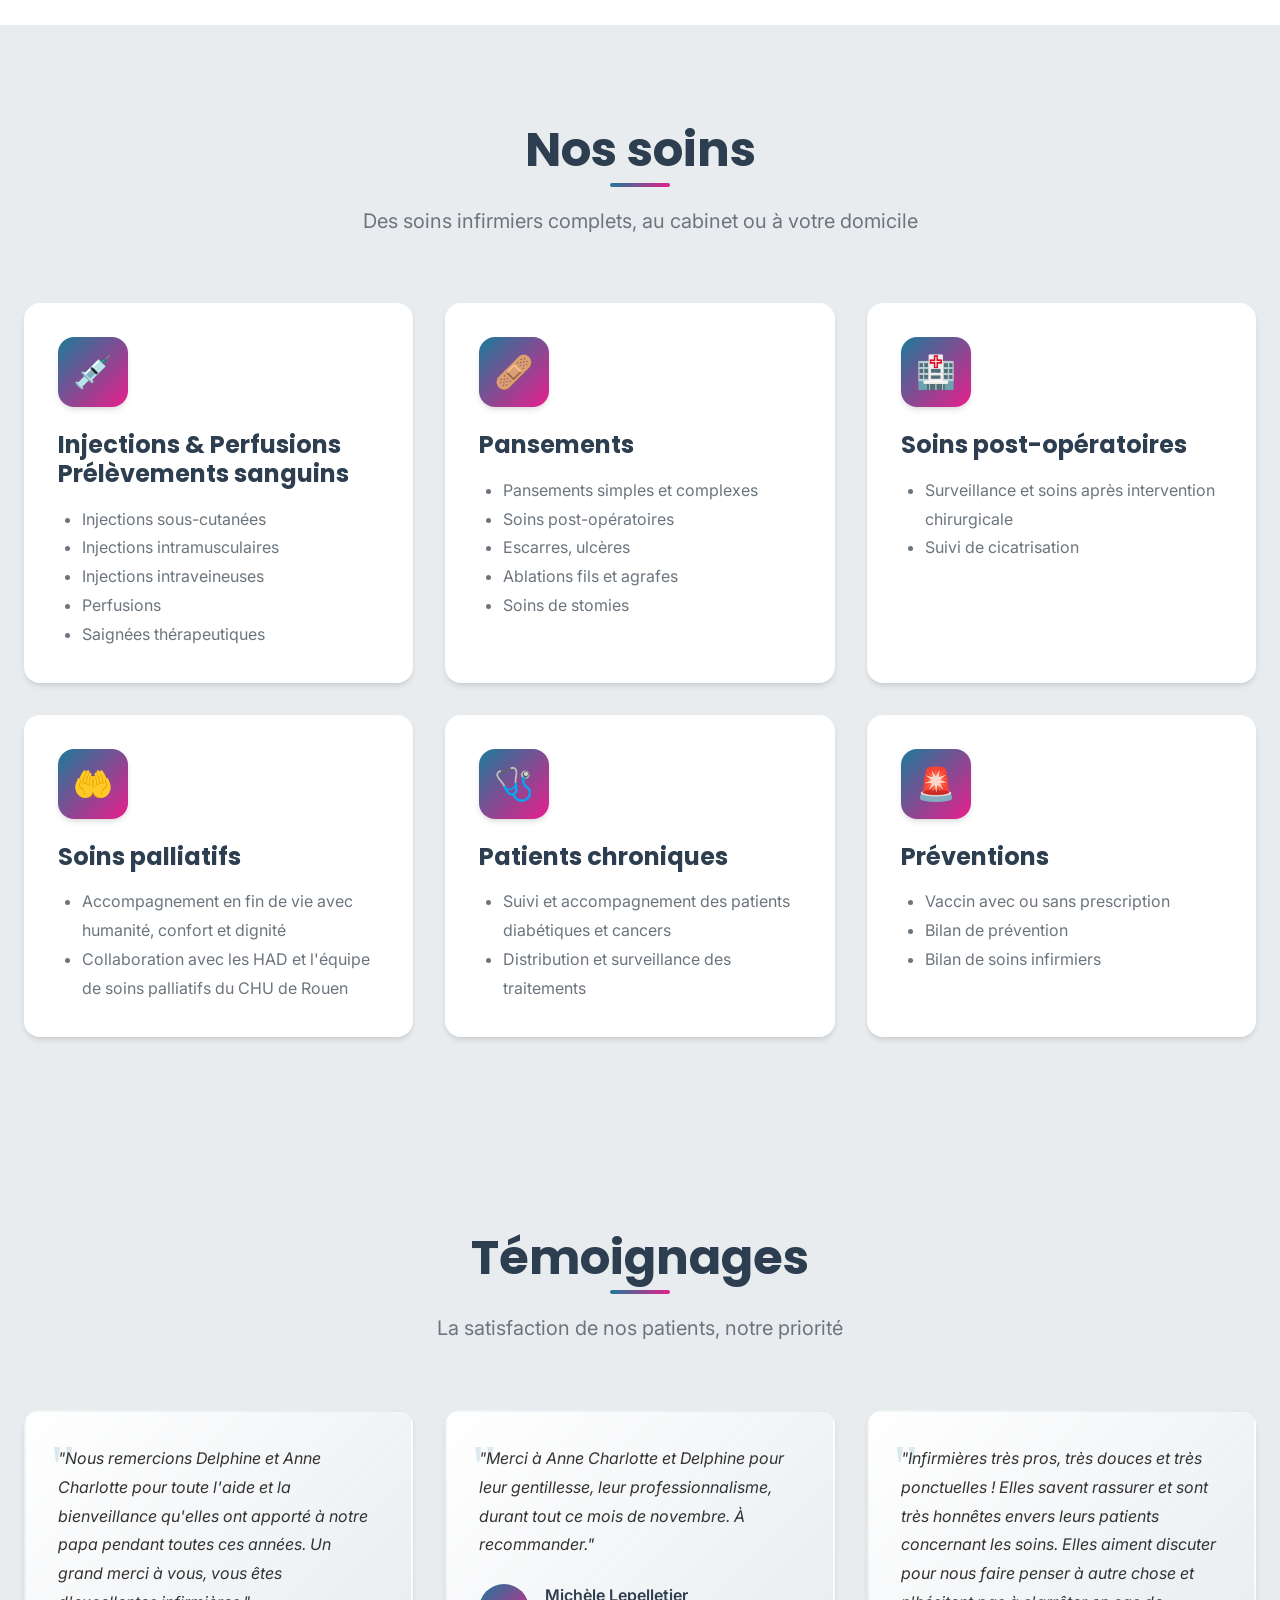
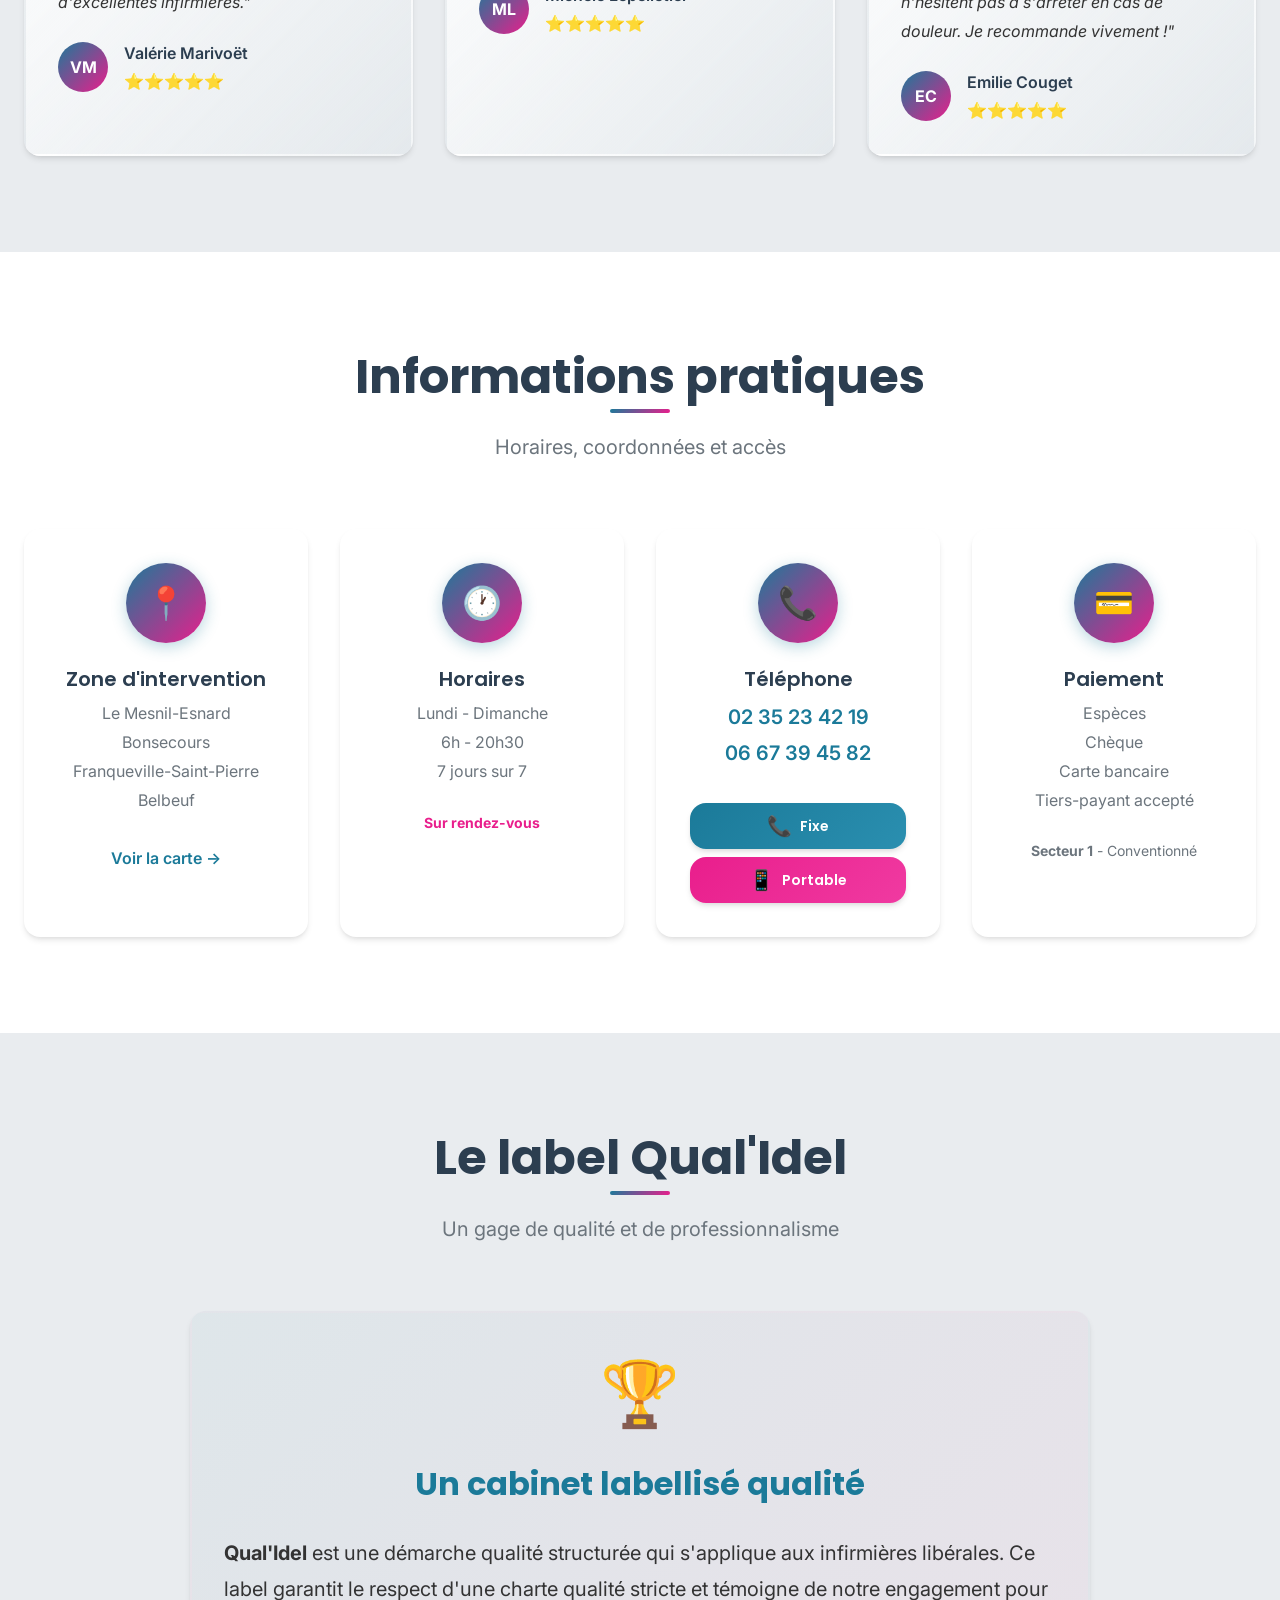
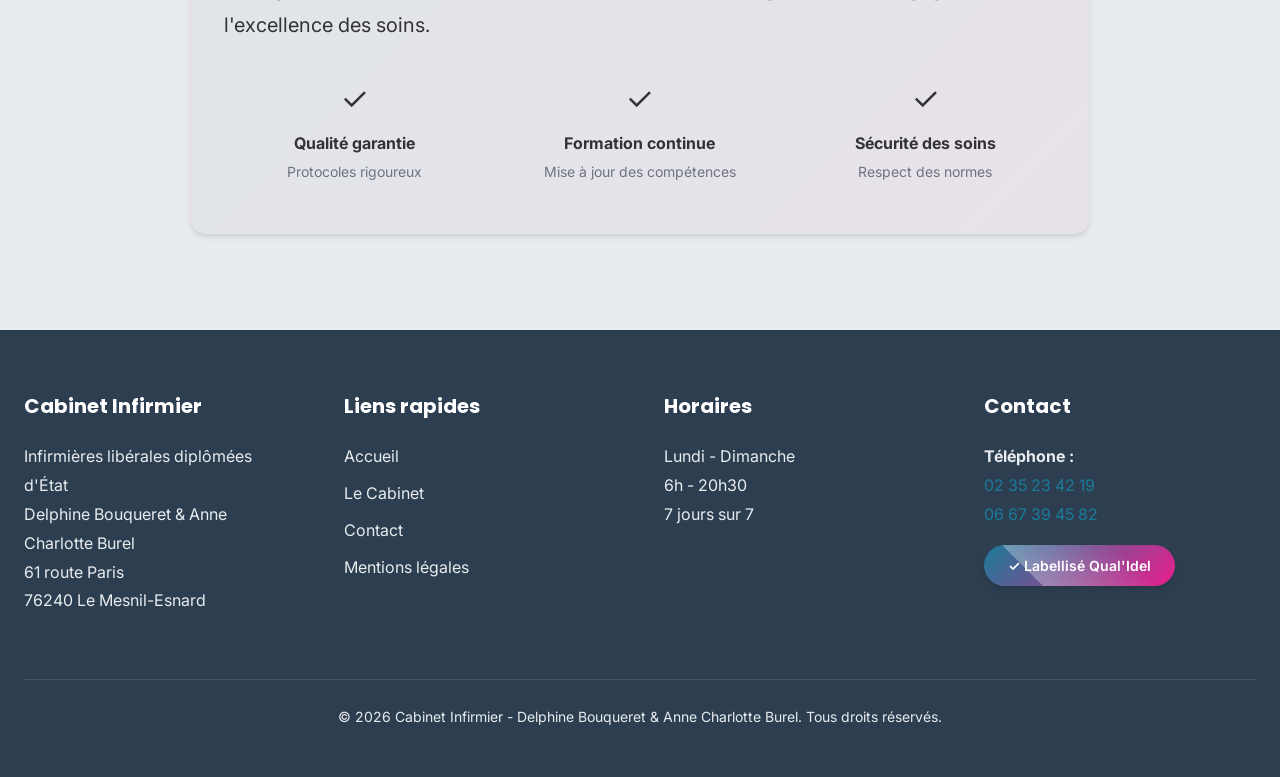
==== commit 4ea17eca: "feat: add credit card to payment methods" ====
--- a/index.html
+++ b/index.html
@@ -382,6 +382,7 @@
           <p class="info-text">
             Espèces<br>
             Chèque<br>
+            Carte bancaire<br>
             Tiers-payant accepté
           </p>
           <p class="info-text" style="margin-top: var(--spacing-sm); font-size: var(--font-size-sm);">
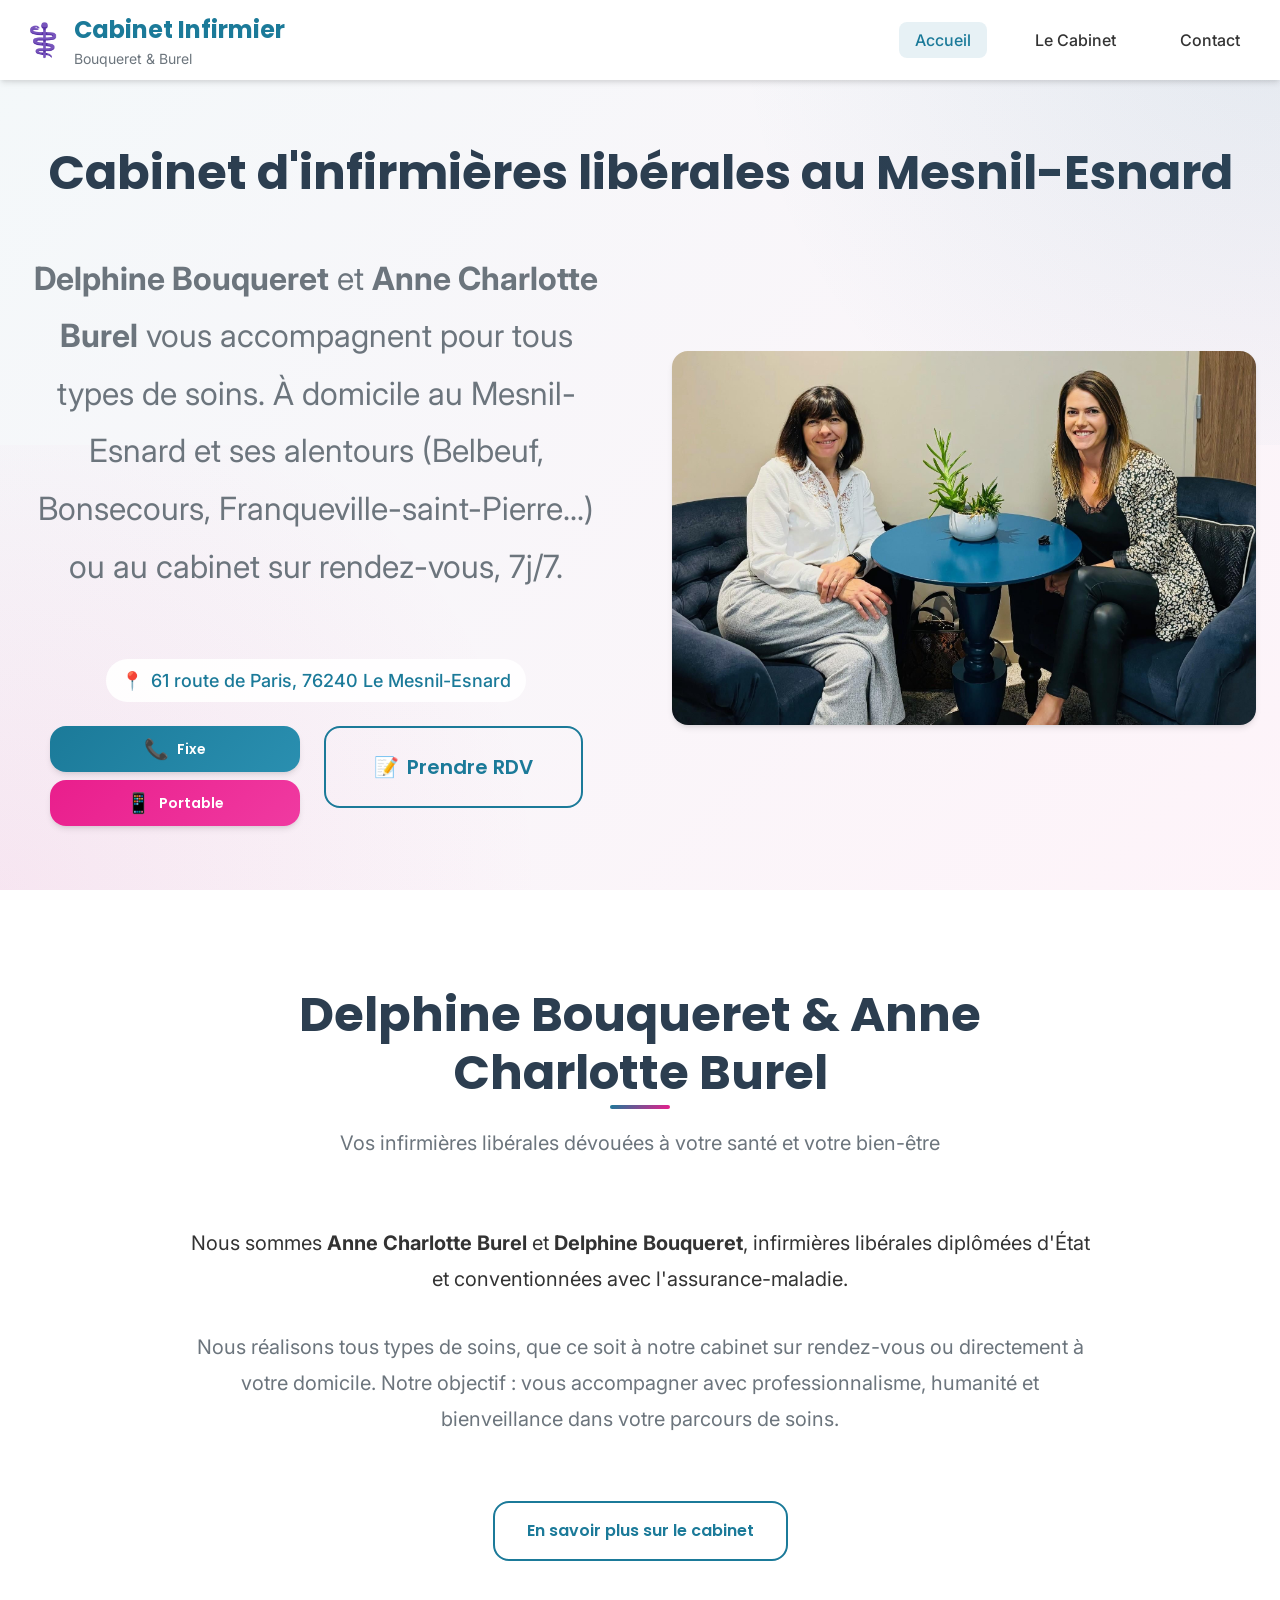
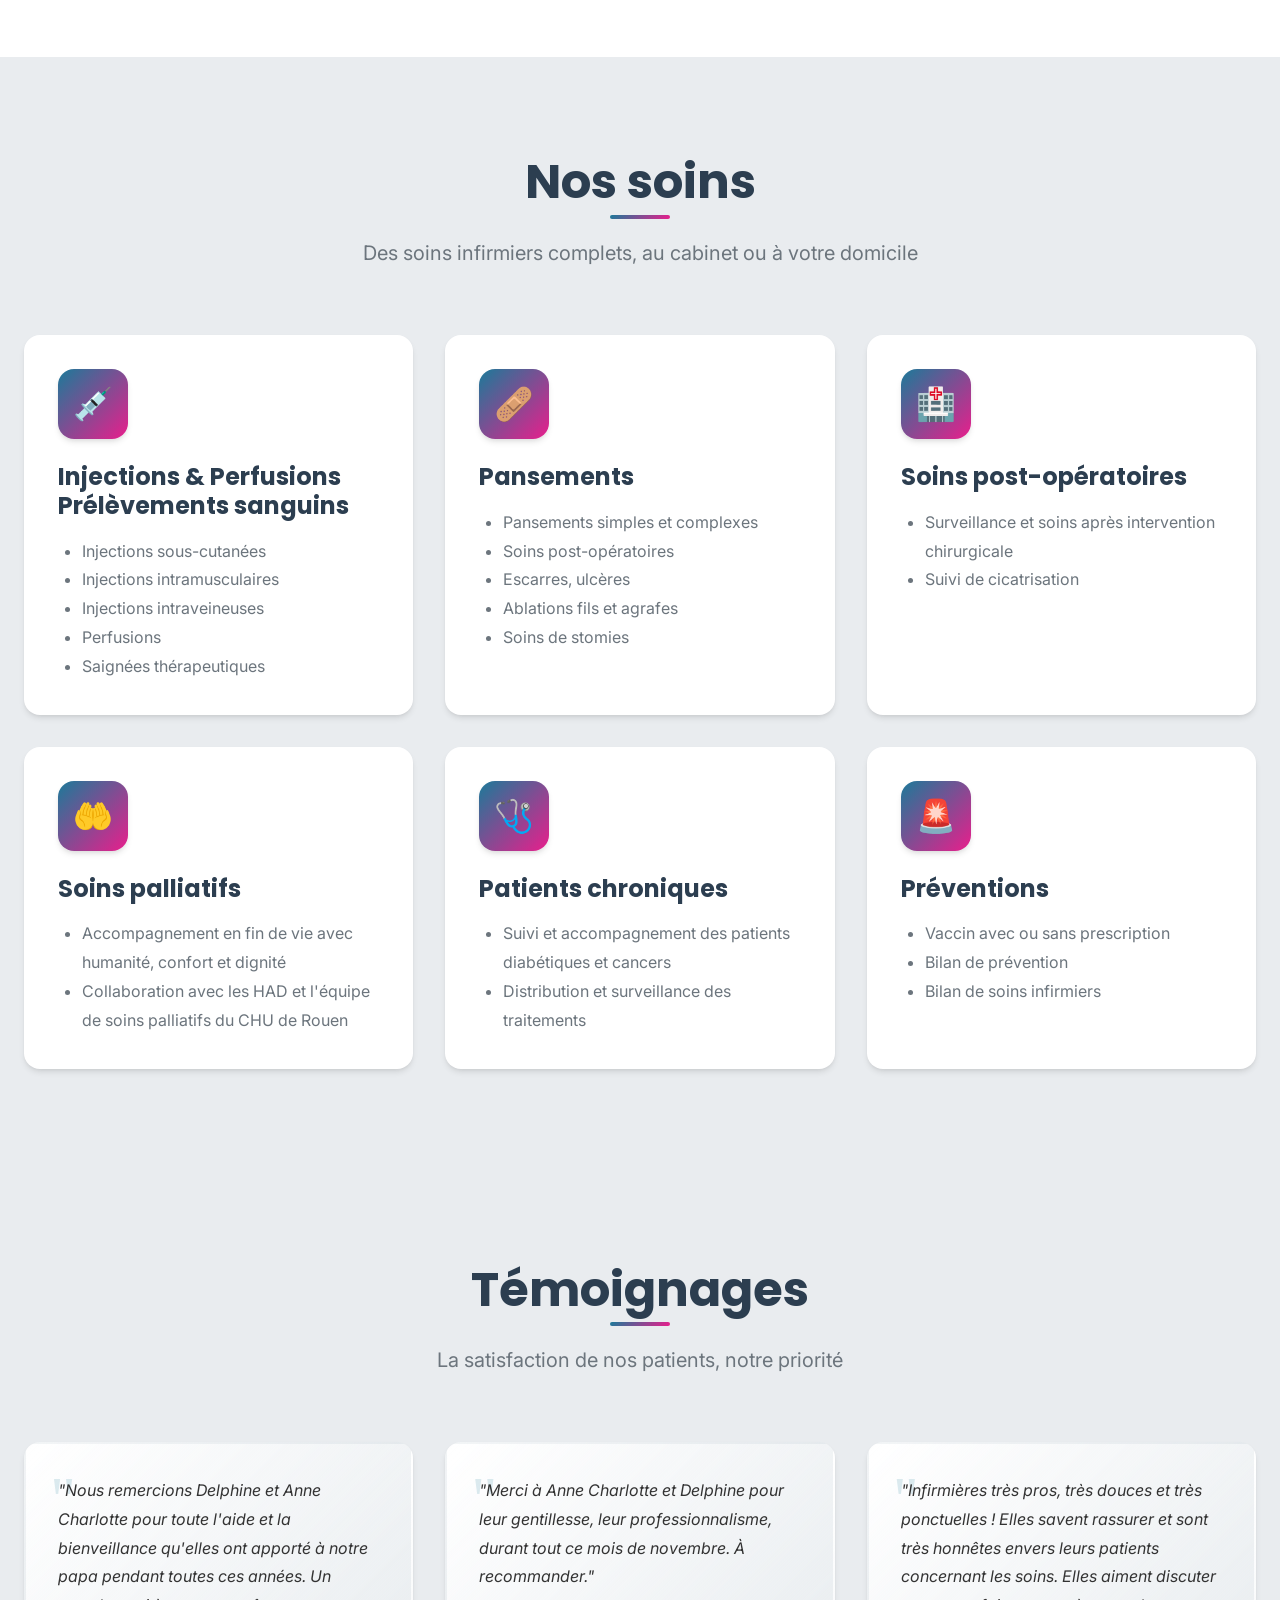
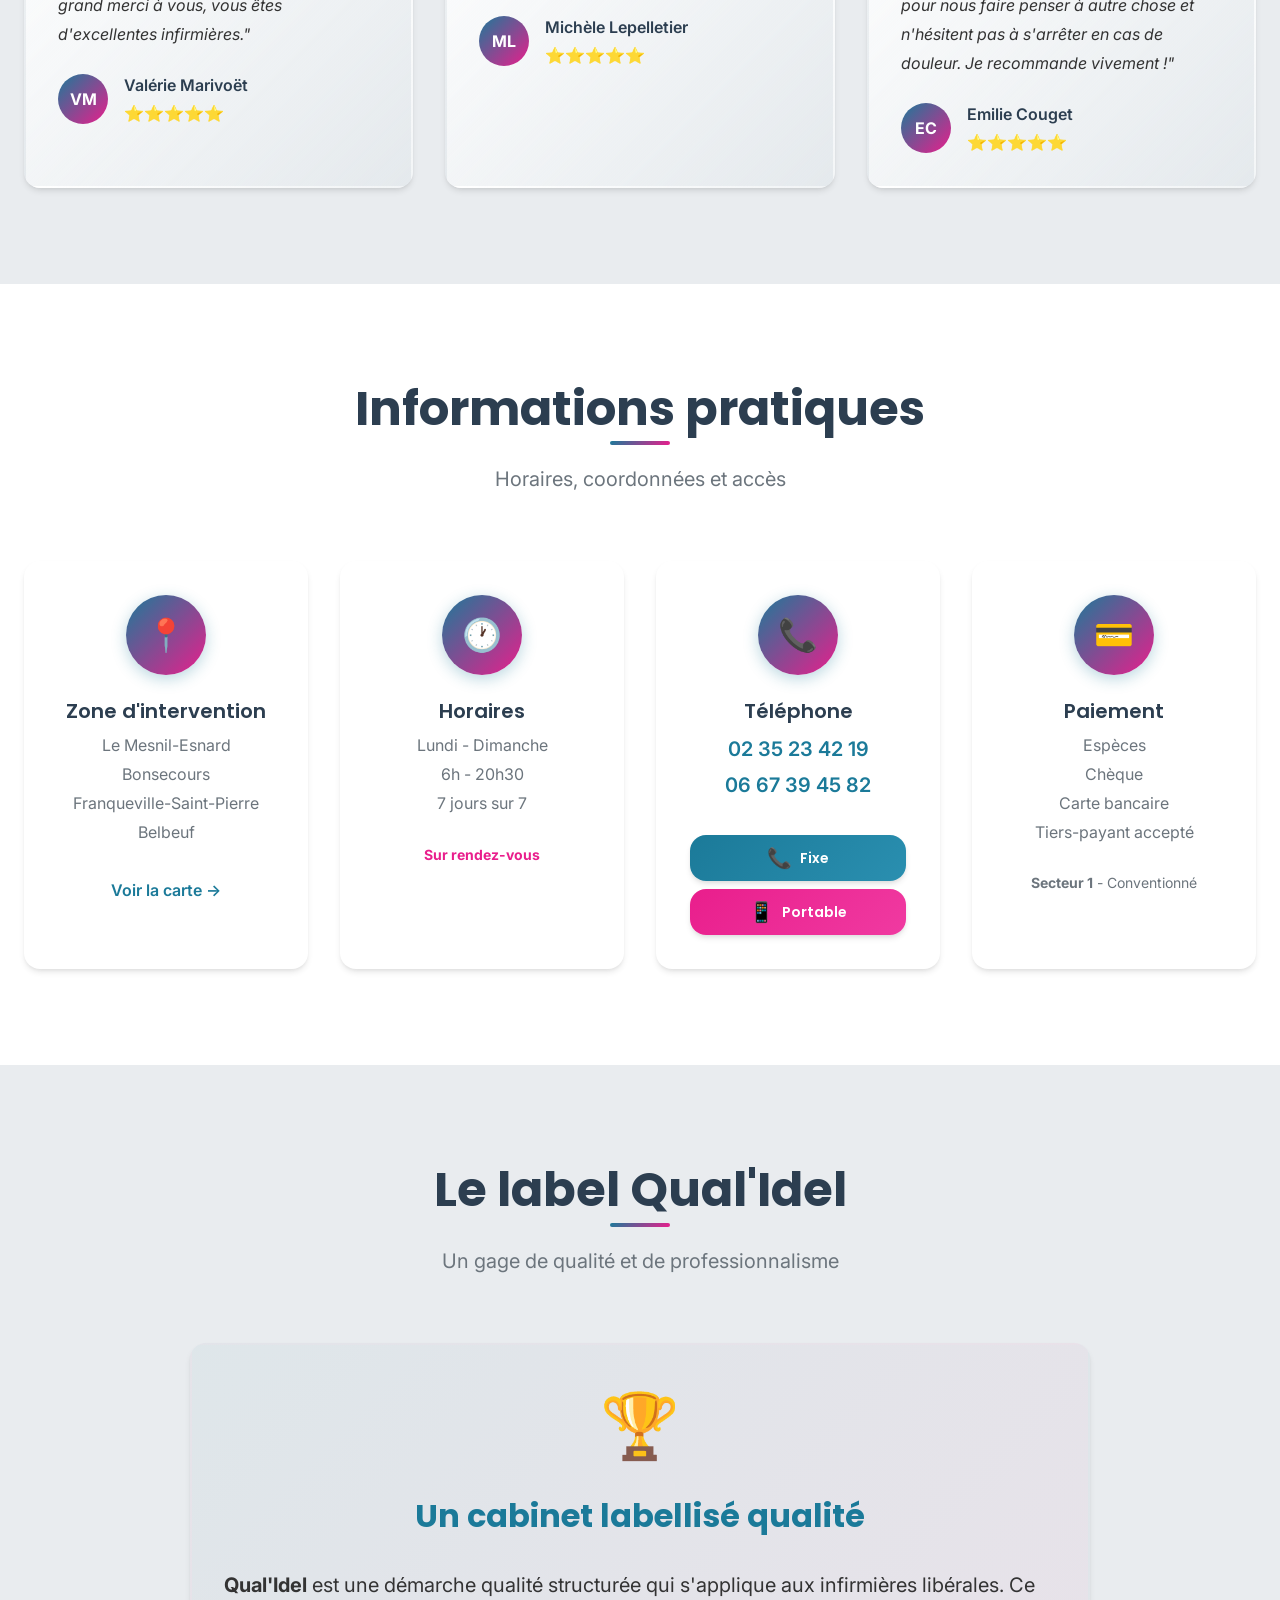
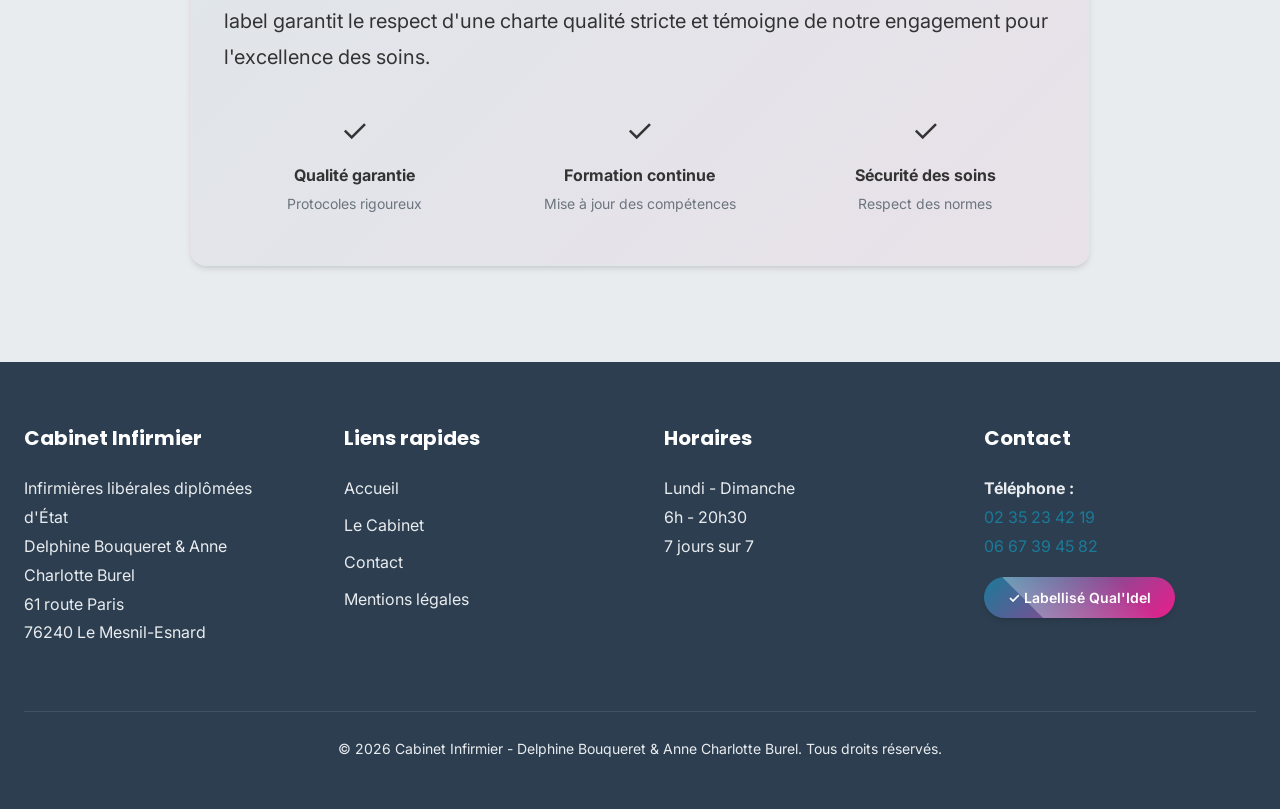
==== commit 3644bbb9: "style: center hero text and elements internally for better balance" ====
--- a/index.html
+++ b/index.html
@@ -109,7 +109,7 @@
         <h1 style="margin-bottom: 0; color: var(--color-neutral-dark); animation: slideInLeft 0.8s ease-out;">Cabinet
           d'infirmières libérales au Mesnil-Esnard</h1>
       </div>
-      <div class="hero-content" style="align-items: flex-start;">
+      <div class="hero-content" style="align-items: center; justify-content: center; text-align: center;">
         <div class="hero-text">
           <p class="hero-subtitle">
             <strong>Delphine Bouqueret</strong> et <strong>Anne Charlotte Burel</strong> vous accompagnent pour tous
@@ -117,7 +117,7 @@
             Franqueville-saint-Pierre...) ou au cabinet sur rendez-vous, 7j/7.
           </p>
           <div
-            style="margin-top: var(--spacing-md); margin-bottom: var(--spacing-lg); display: flex; align-items: center; gap: 8px; font-size: var(--font-size-md); font-weight: var(--font-weight-medium); color: var(--color-primary);">
+            style="margin-top: var(--spacing-md); margin-bottom: var(--spacing-lg); display: flex; align-items: center; justify-content: center; gap: 8px; font-size: var(--font-size-md); font-weight: var(--font-weight-medium); color: var(--color-primary); background: rgba(255,255,255,0.9); padding: 8px 15px; border-radius: 50px; width: fit-content; margin-left: auto; margin-right: auto;">
             <span>📍</span>
             <span>61 route de Paris, 76240 Le Mesnil-Esnard</span>
           </div>
--- a/assets/css/style.css
+++ b/assets/css/style.css
@@ -328,11 +328,18 @@
   z-index: 1;
 }
 
+.hero-text {
+  text-align: center;
+  display: flex;
+  flex-direction: column;
+  align-items: center;
+}
+
 .hero-text h1 {
   font-size: var(--font-size-4xl);
   margin-bottom: var(--spacing-lg);
   color: var(--color-neutral-dark);
-  animation: slideInLeft 0.8s ease-out;
+  animation: fadeInDown 0.8s ease-out;
 }
 
 .hero-text .highlight {
@@ -352,7 +359,7 @@
   height: 3px;
   background: linear-gradient(135deg, var(--color-primary), var(--color-secondary));
   transform: scaleX(0);
-  transform-origin: left;
+  transform-origin: center;
   animation: underline 1s ease-out 0.5s forwards;
 }
 
@@ -385,6 +392,7 @@
   display: flex;
   gap: var(--spacing-lg);
   flex-wrap: wrap;
+  justify-content: center;
 }
 
 .hero-image {
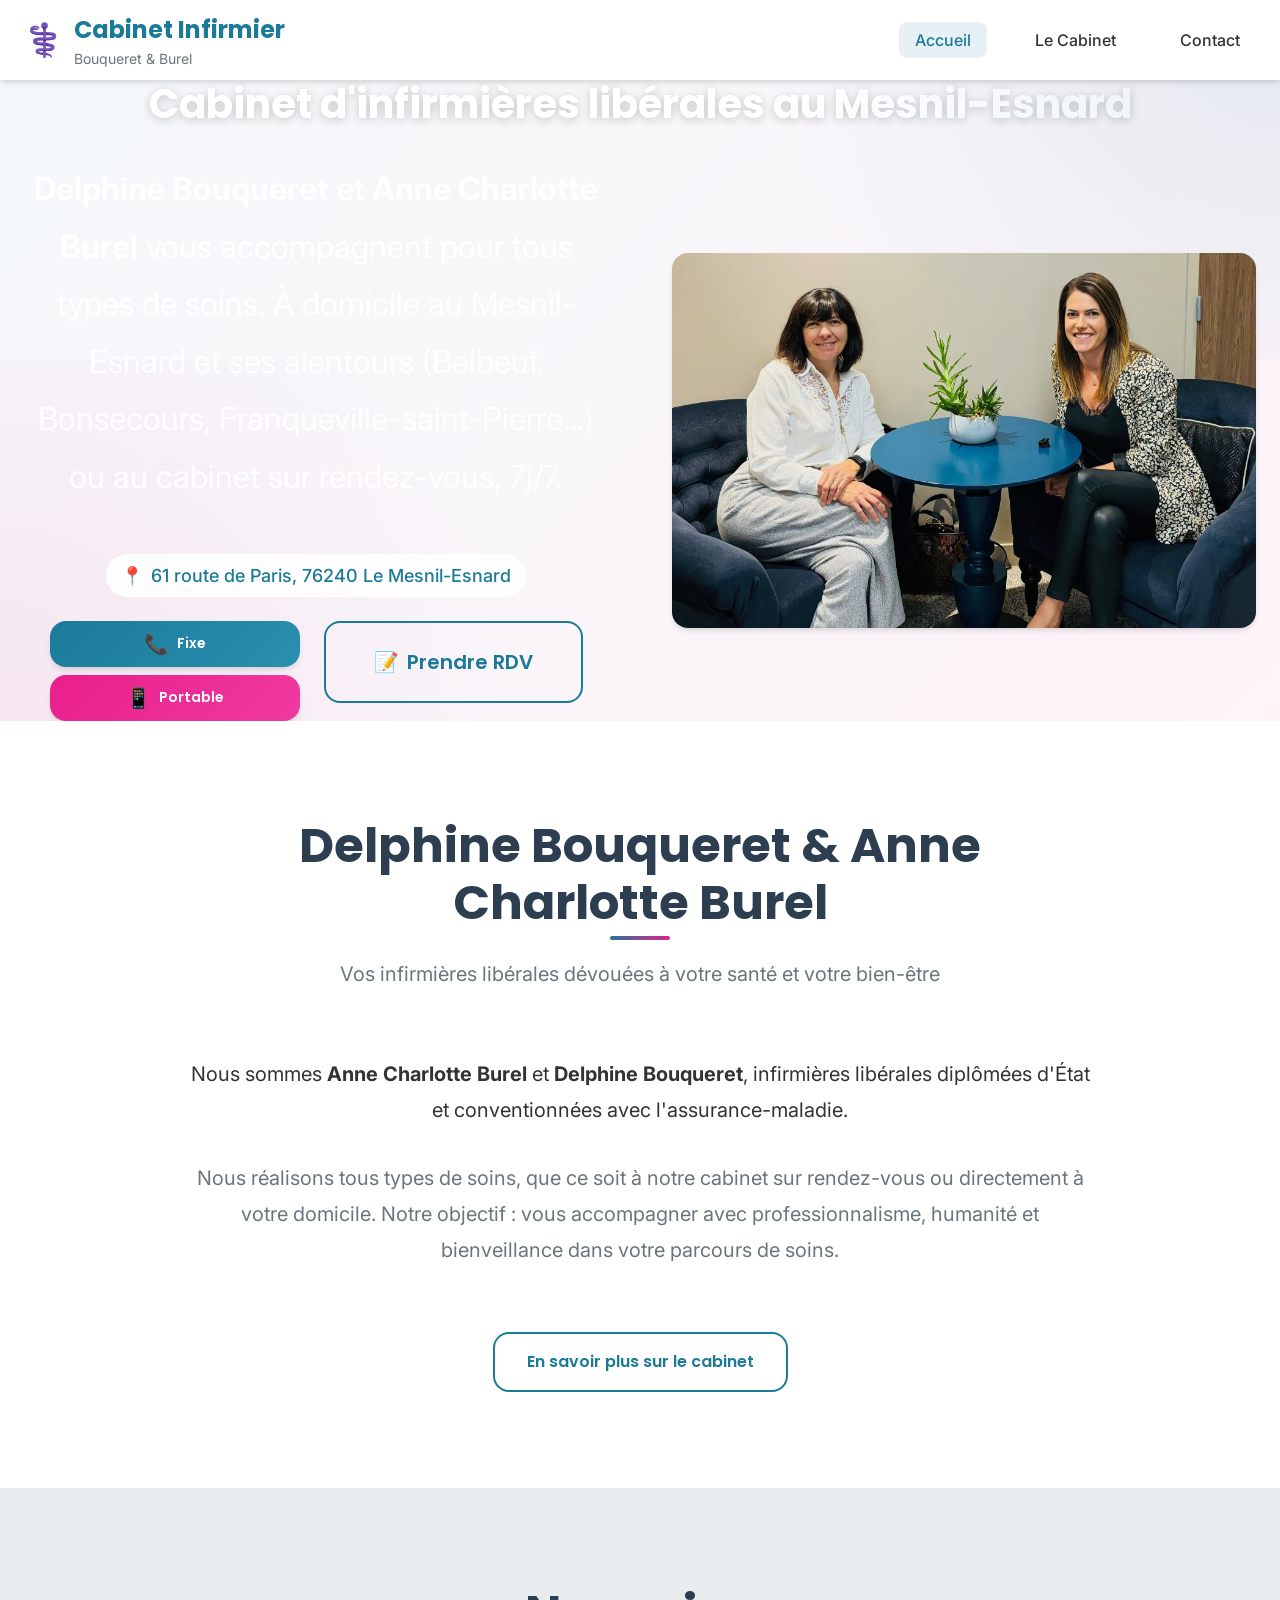
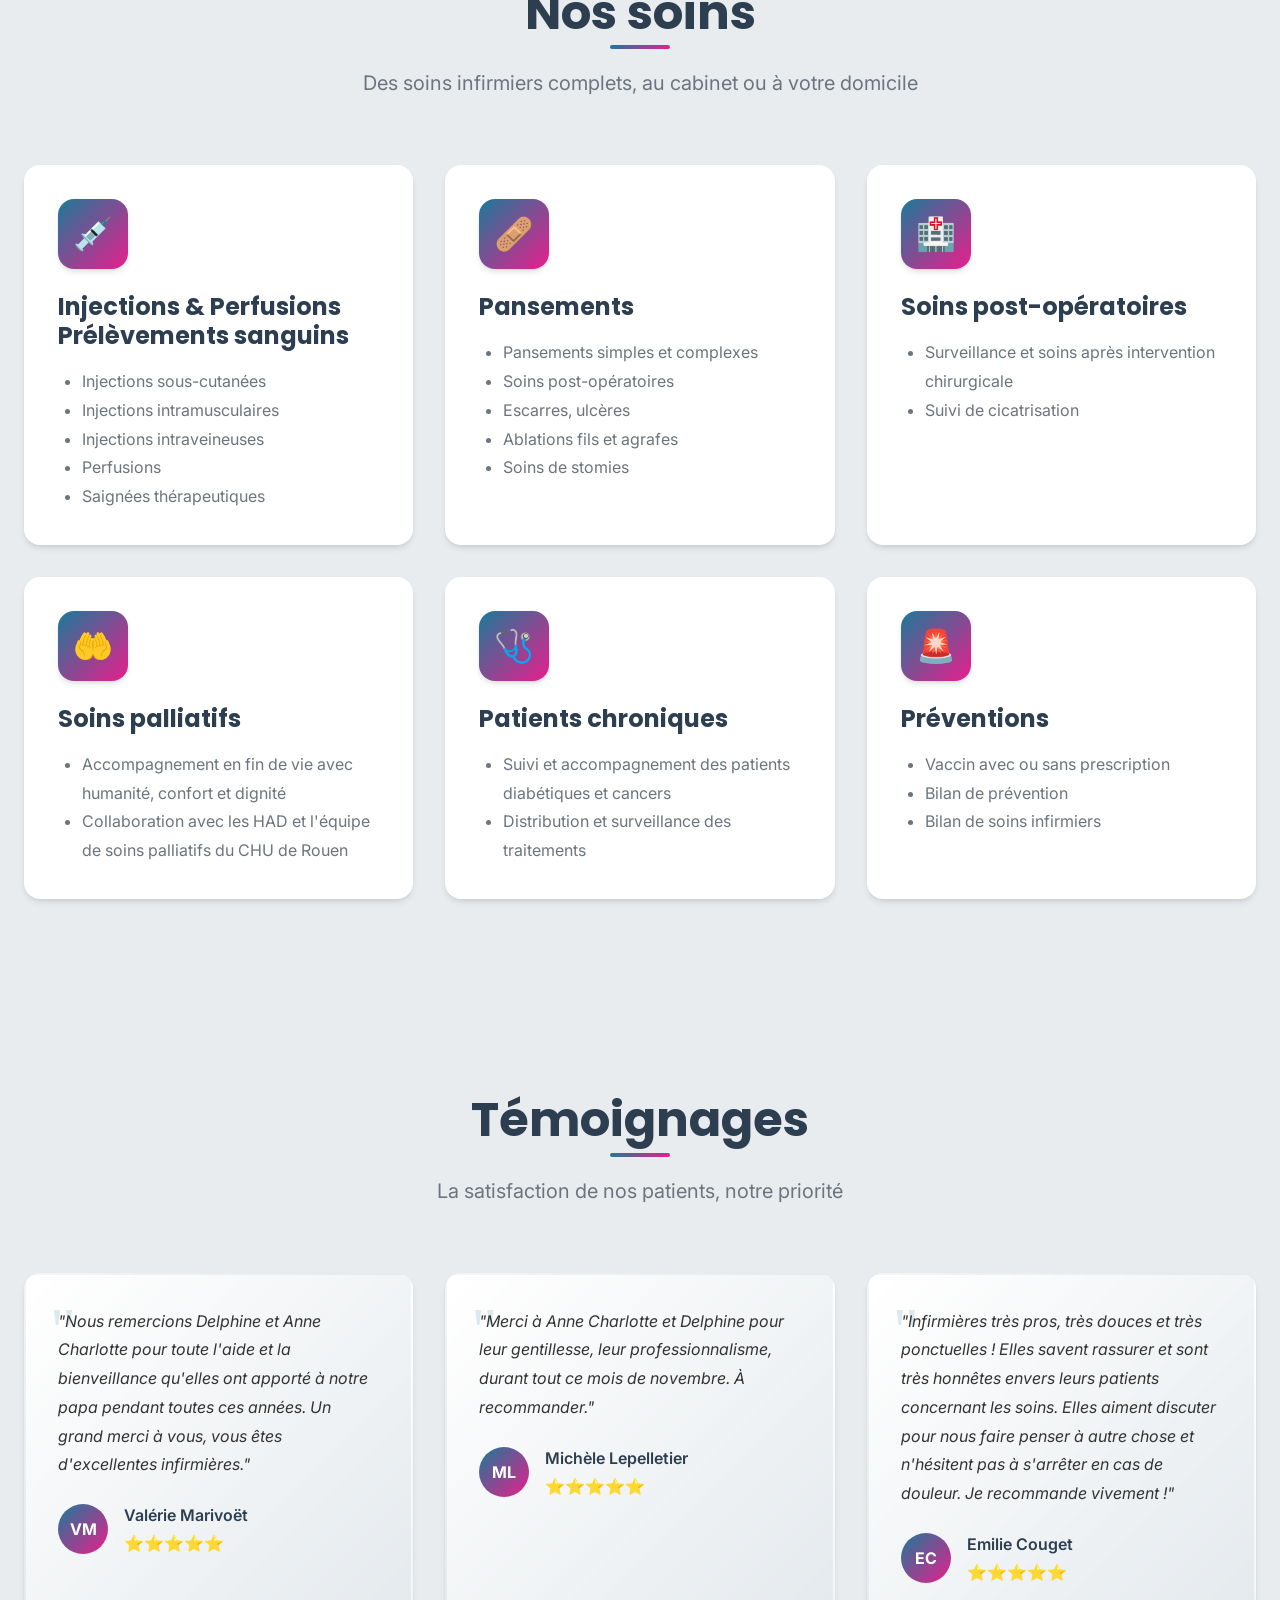
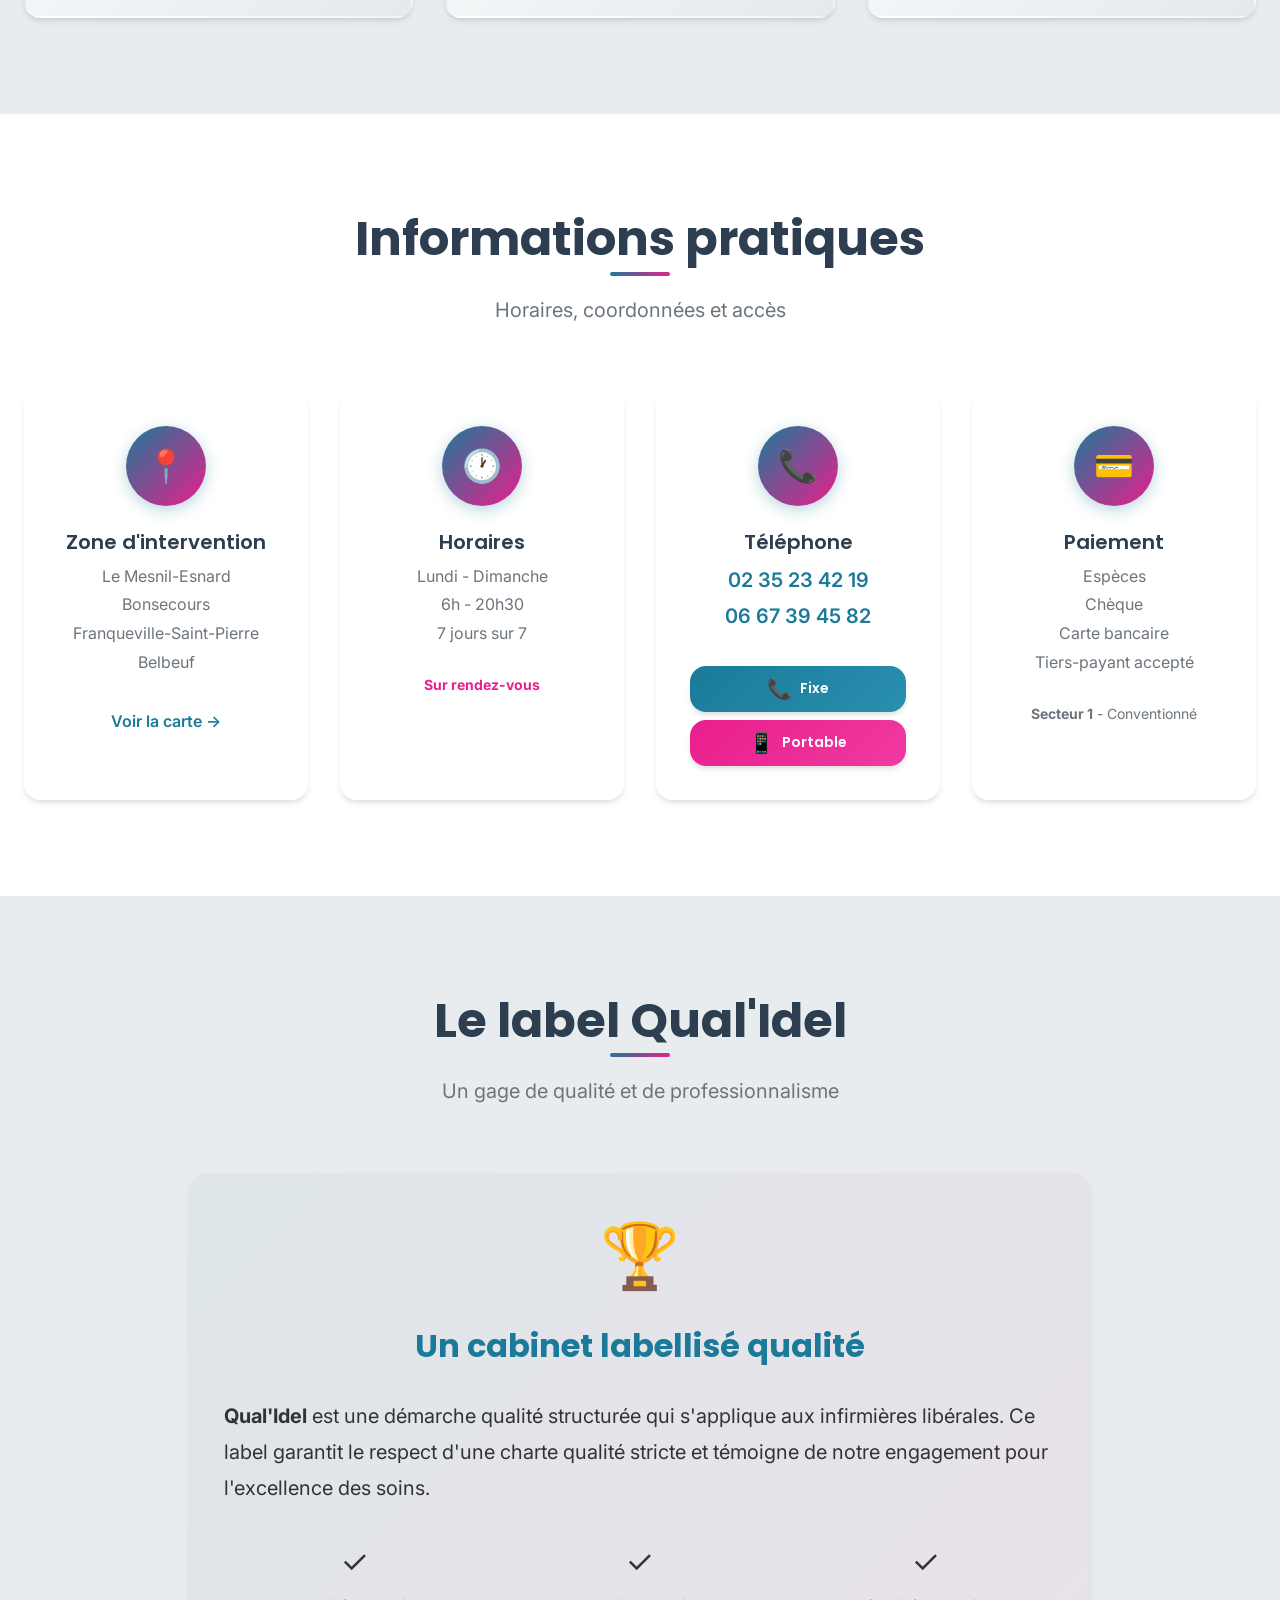
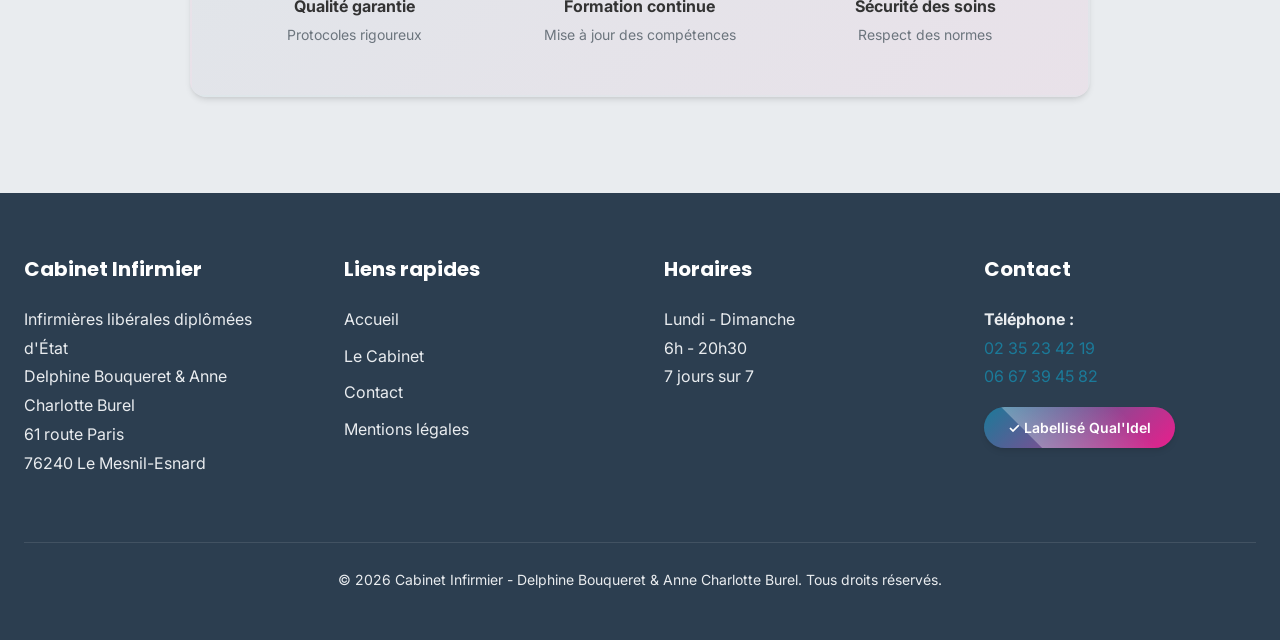
==== commit 2fee4fba: "style: refine hero text size, color and vertical spacing for better aesthetics" ====
--- a/index.html
+++ b/index.html
@@ -103,11 +103,12 @@
 
   <!-- HERO SECTION -->
   <section class="hero"
-    style="min-height: auto; padding-top: calc(var(--header-height) + var(--spacing-3xl)); padding-bottom: var(--spacing-3xl);">
-    <div class="container">
-      <div style="text-align: center; margin-bottom: var(--spacing-2xl);">
-        <h1 style="margin-bottom: 0; color: var(--color-neutral-dark); animation: slideInLeft 0.8s ease-out;">Cabinet
-          d'infirmières libérales au Mesnil-Esnard</h1>
+    style="min-height: 60vh; display: flex; align-items: center; padding-top: var(--header-height);">
+    <div class="container">
+      <div style="text-align: center; margin-bottom: var(--spacing-xl);">
+        <h1 style="margin-bottom: 0; color: var(--color-white); font-size: var(--font-size-3xl); text-shadow: 0 2px 10px rgba(0,0,0,0.2);">
+          Cabinet d'infirmières libérales au Mesnil-Esnard
+        </h1>
       </div>
       <div class="hero-content" style="align-items: center; justify-content: center; text-align: center;">
         <div class="hero-text">
--- a/assets/css/style.css
+++ b/assets/css/style.css
@@ -336,10 +336,11 @@
 }
 
 .hero-text h1 {
-  font-size: var(--font-size-4xl);
-  margin-bottom: var(--spacing-lg);
-  color: var(--color-neutral-dark);
+  font-size: var(--font-size-3xl);
+  margin-bottom: var(--spacing-md);
+  color: var(--color-white);
   animation: fadeInDown 0.8s ease-out;
+  text-shadow: 0 2px 4px rgba(0,0,0,0.1);
 }
 
 .hero-text .highlight {
@@ -382,10 +383,11 @@
 }
 
 .hero-subtitle {
-  font-size: var(--font-size-xl);
-  color: var(--color-text-secondary);
-  margin-bottom: var(--spacing-2xl);
+  font-size: var(--font-size-md);
+  color: rgba(255, 255, 255, 0.9);
+  margin-bottom: var(--spacing-xl);
   line-height: var(--line-height-relaxed);
+  max-width: 800px;
 }
 
 .hero-cta {
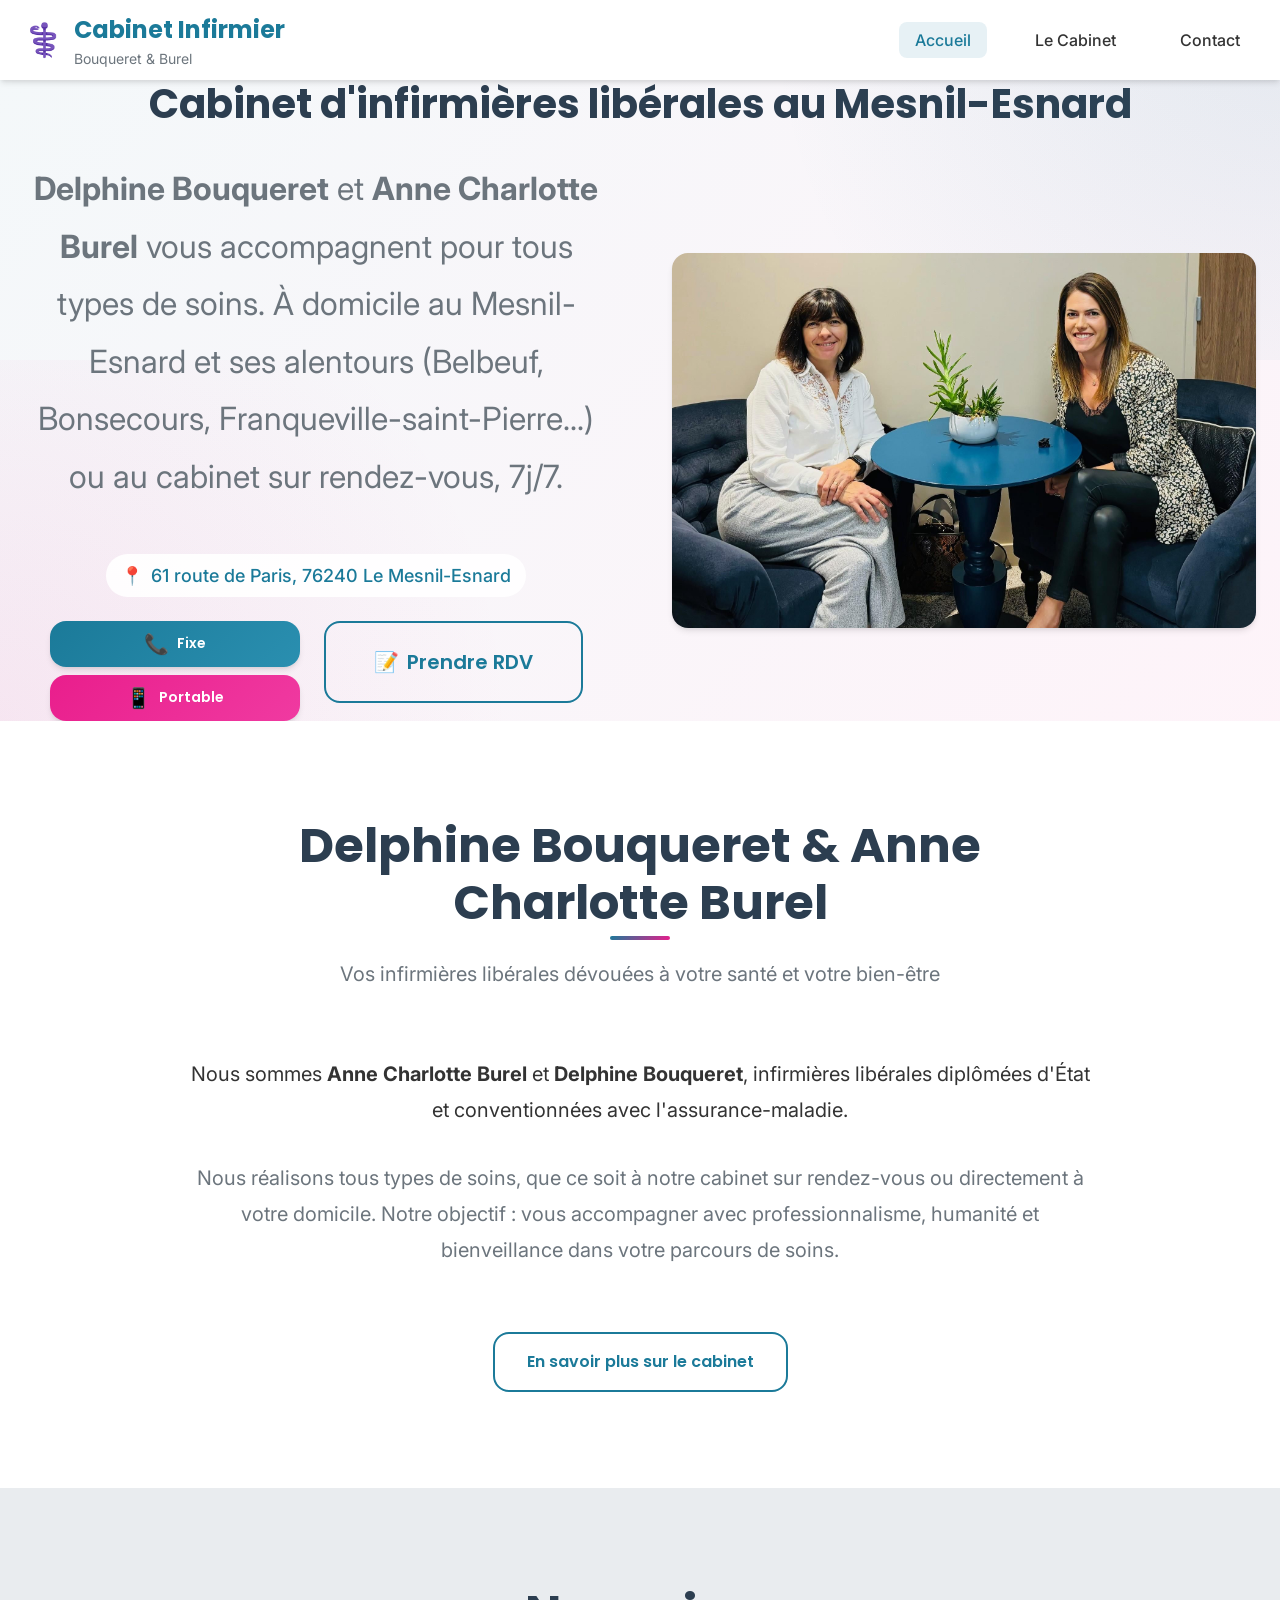
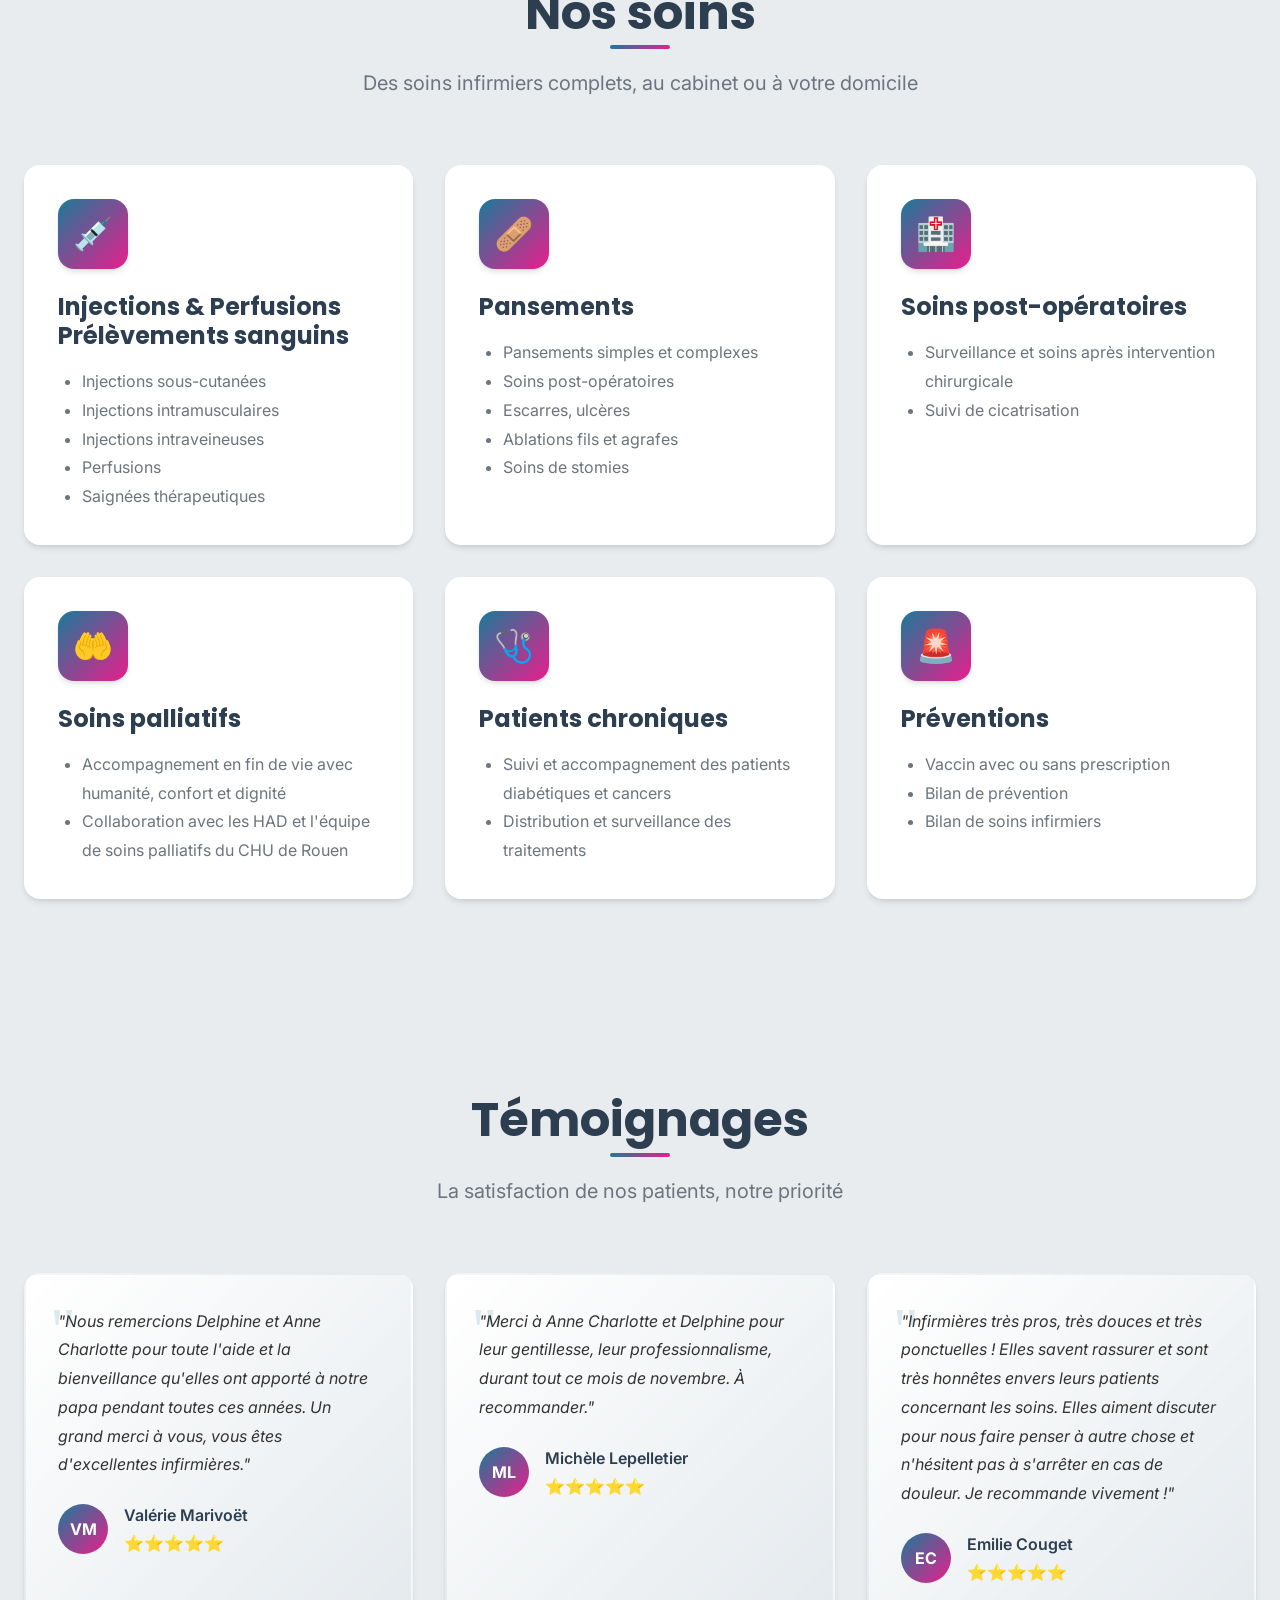
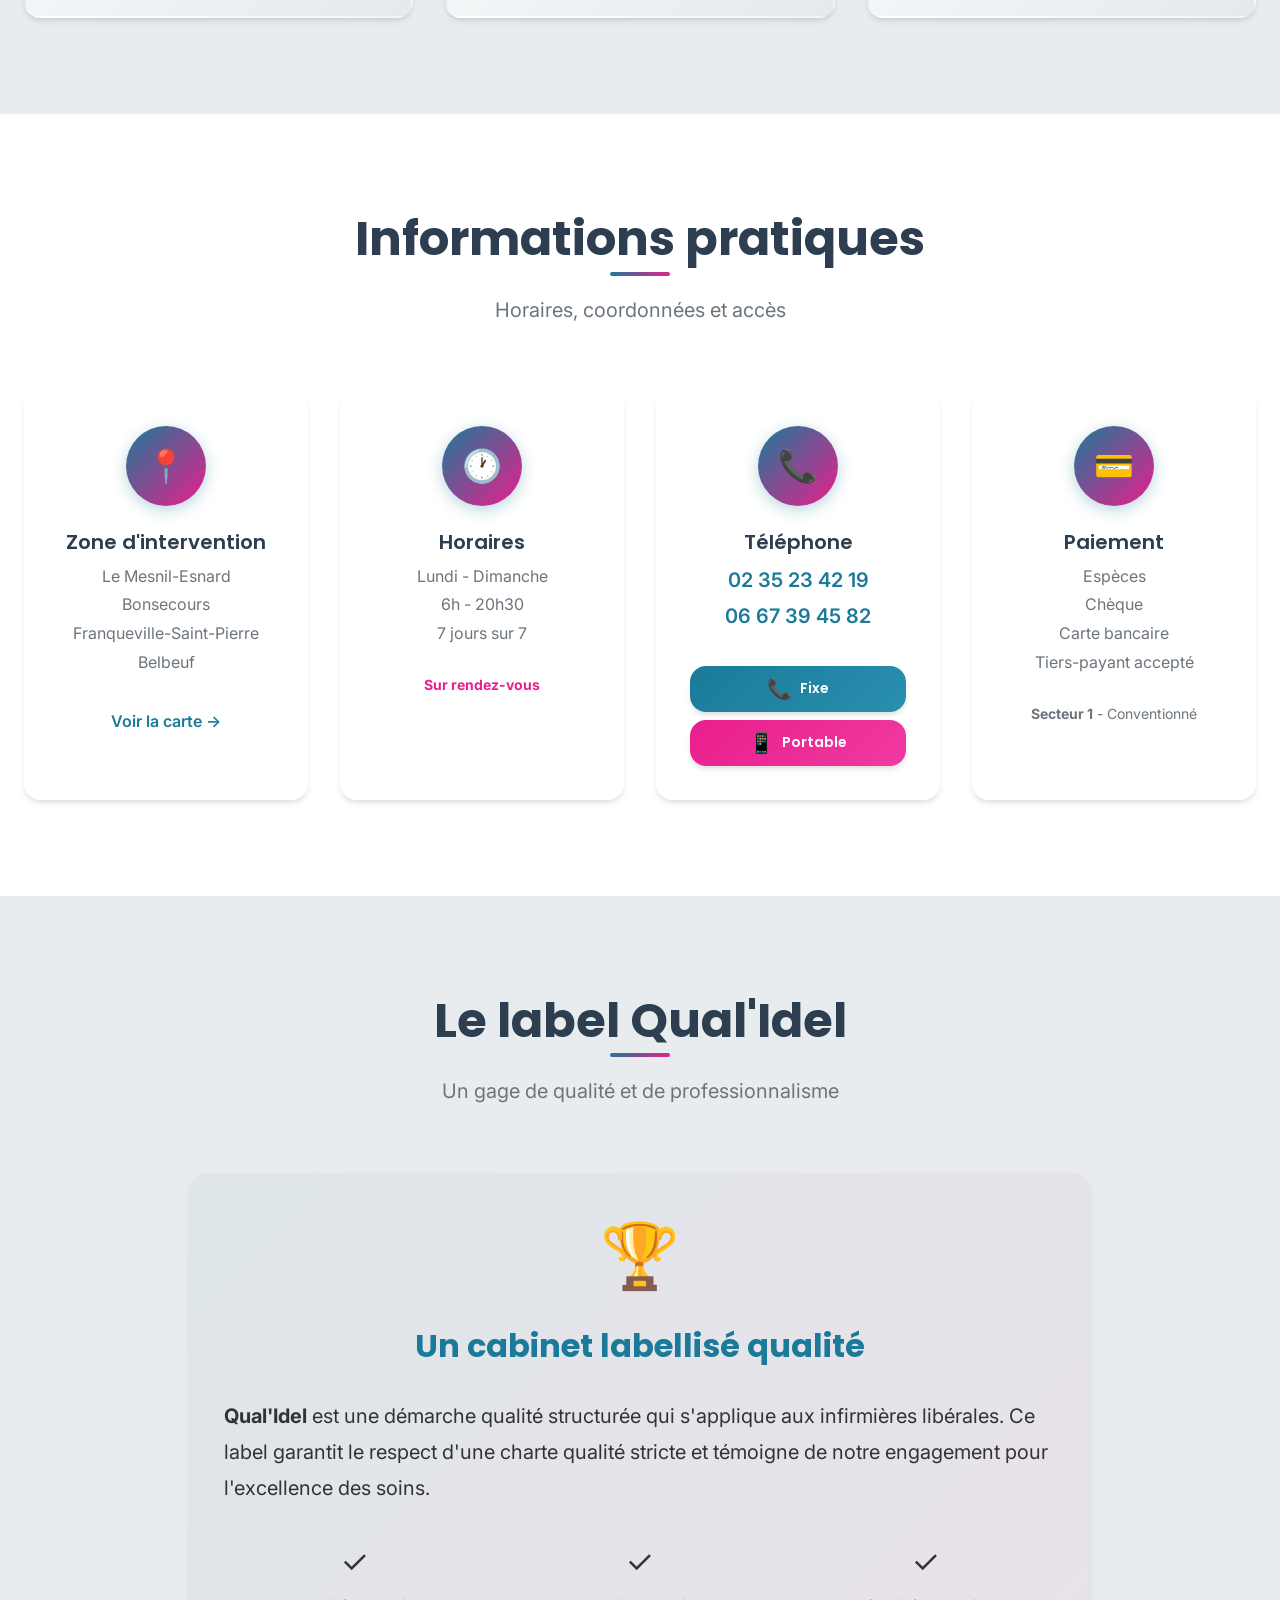
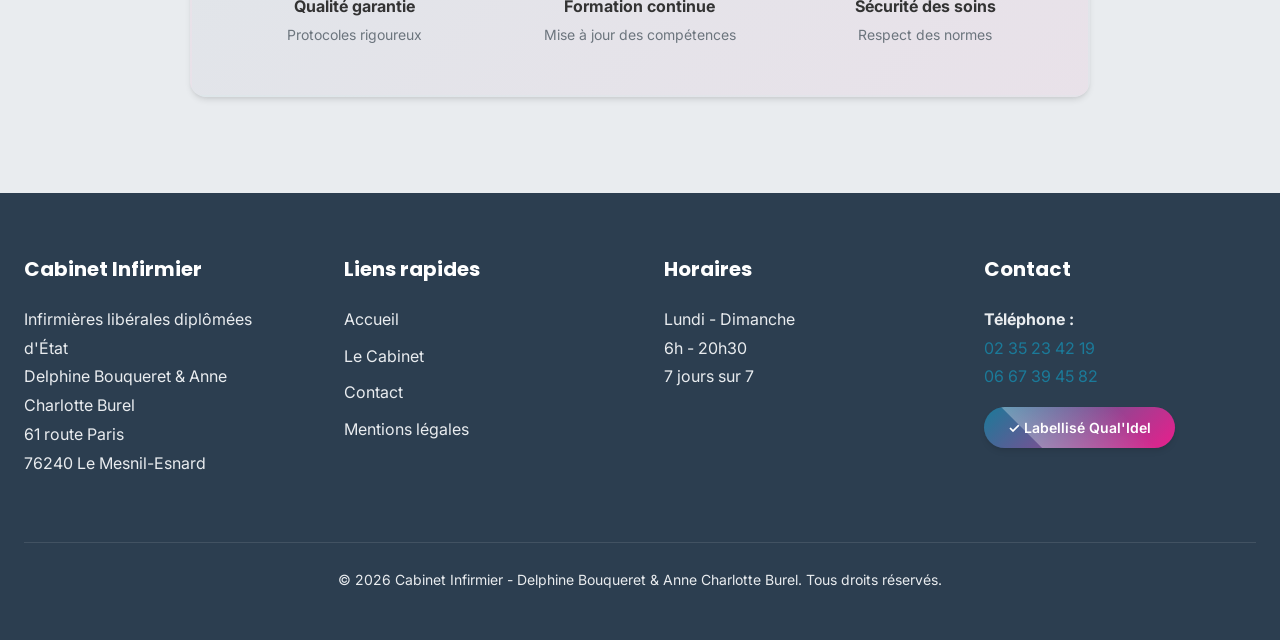
==== commit 79d5d91d: "fix: revert hero text color to dark for better readability on light background" ====
--- a/index.html
+++ b/index.html
@@ -106,7 +106,7 @@
     style="min-height: 60vh; display: flex; align-items: center; padding-top: var(--header-height);">
     <div class="container">
       <div style="text-align: center; margin-bottom: var(--spacing-xl);">
-        <h1 style="margin-bottom: 0; color: var(--color-white); font-size: var(--font-size-3xl); text-shadow: 0 2px 10px rgba(0,0,0,0.2);">
+        <h1 style="margin-bottom: 0; color: var(--color-neutral-dark); font-size: var(--font-size-3xl);">
           Cabinet d'infirmières libérales au Mesnil-Esnard
         </h1>
       </div>
--- a/assets/css/style.css
+++ b/assets/css/style.css
@@ -338,9 +338,8 @@
 .hero-text h1 {
   font-size: var(--font-size-3xl);
   margin-bottom: var(--spacing-md);
-  color: var(--color-white);
+  color: var(--color-neutral-dark);
   animation: fadeInDown 0.8s ease-out;
-  text-shadow: 0 2px 4px rgba(0,0,0,0.1);
 }
 
 .hero-text .highlight {
@@ -384,7 +383,7 @@
 
 .hero-subtitle {
   font-size: var(--font-size-md);
-  color: rgba(255, 255, 255, 0.9);
+  color: var(--color-text-secondary);
   margin-bottom: var(--spacing-xl);
   line-height: var(--line-height-relaxed);
   max-width: 800px;
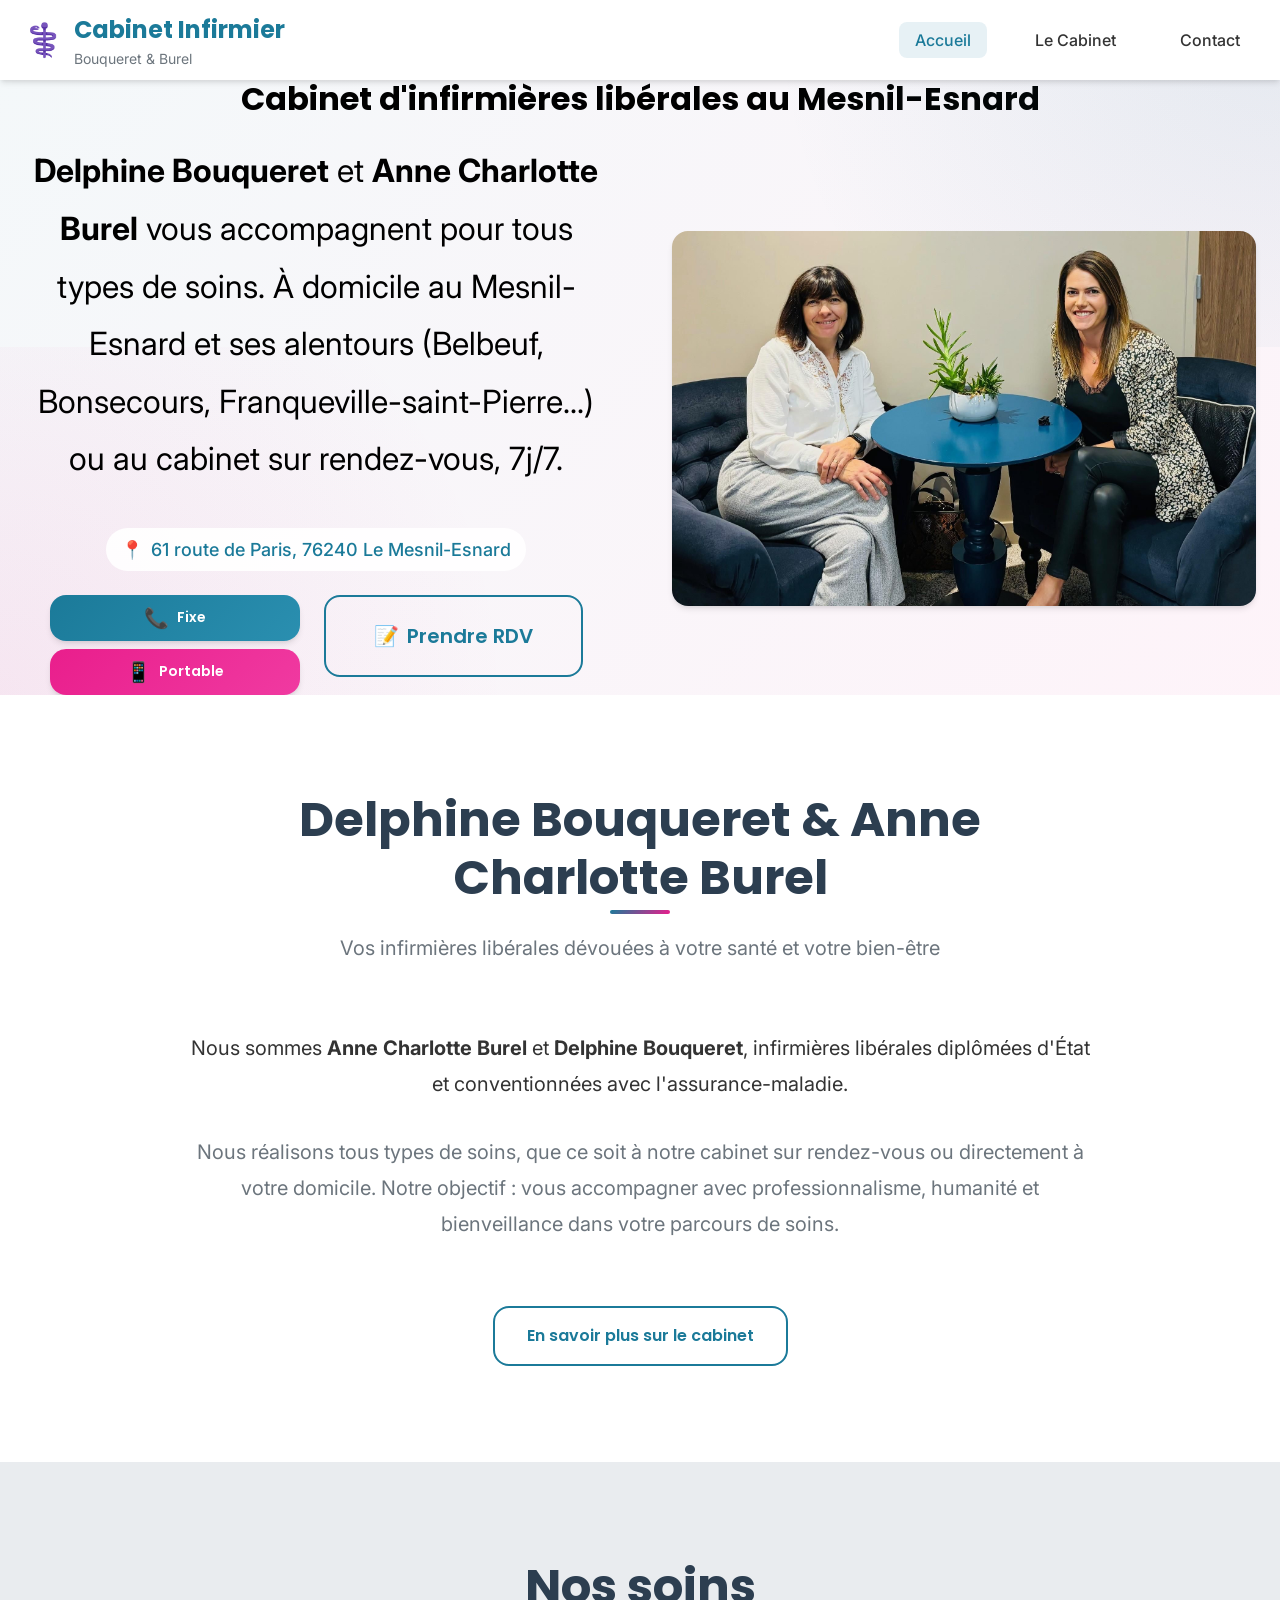
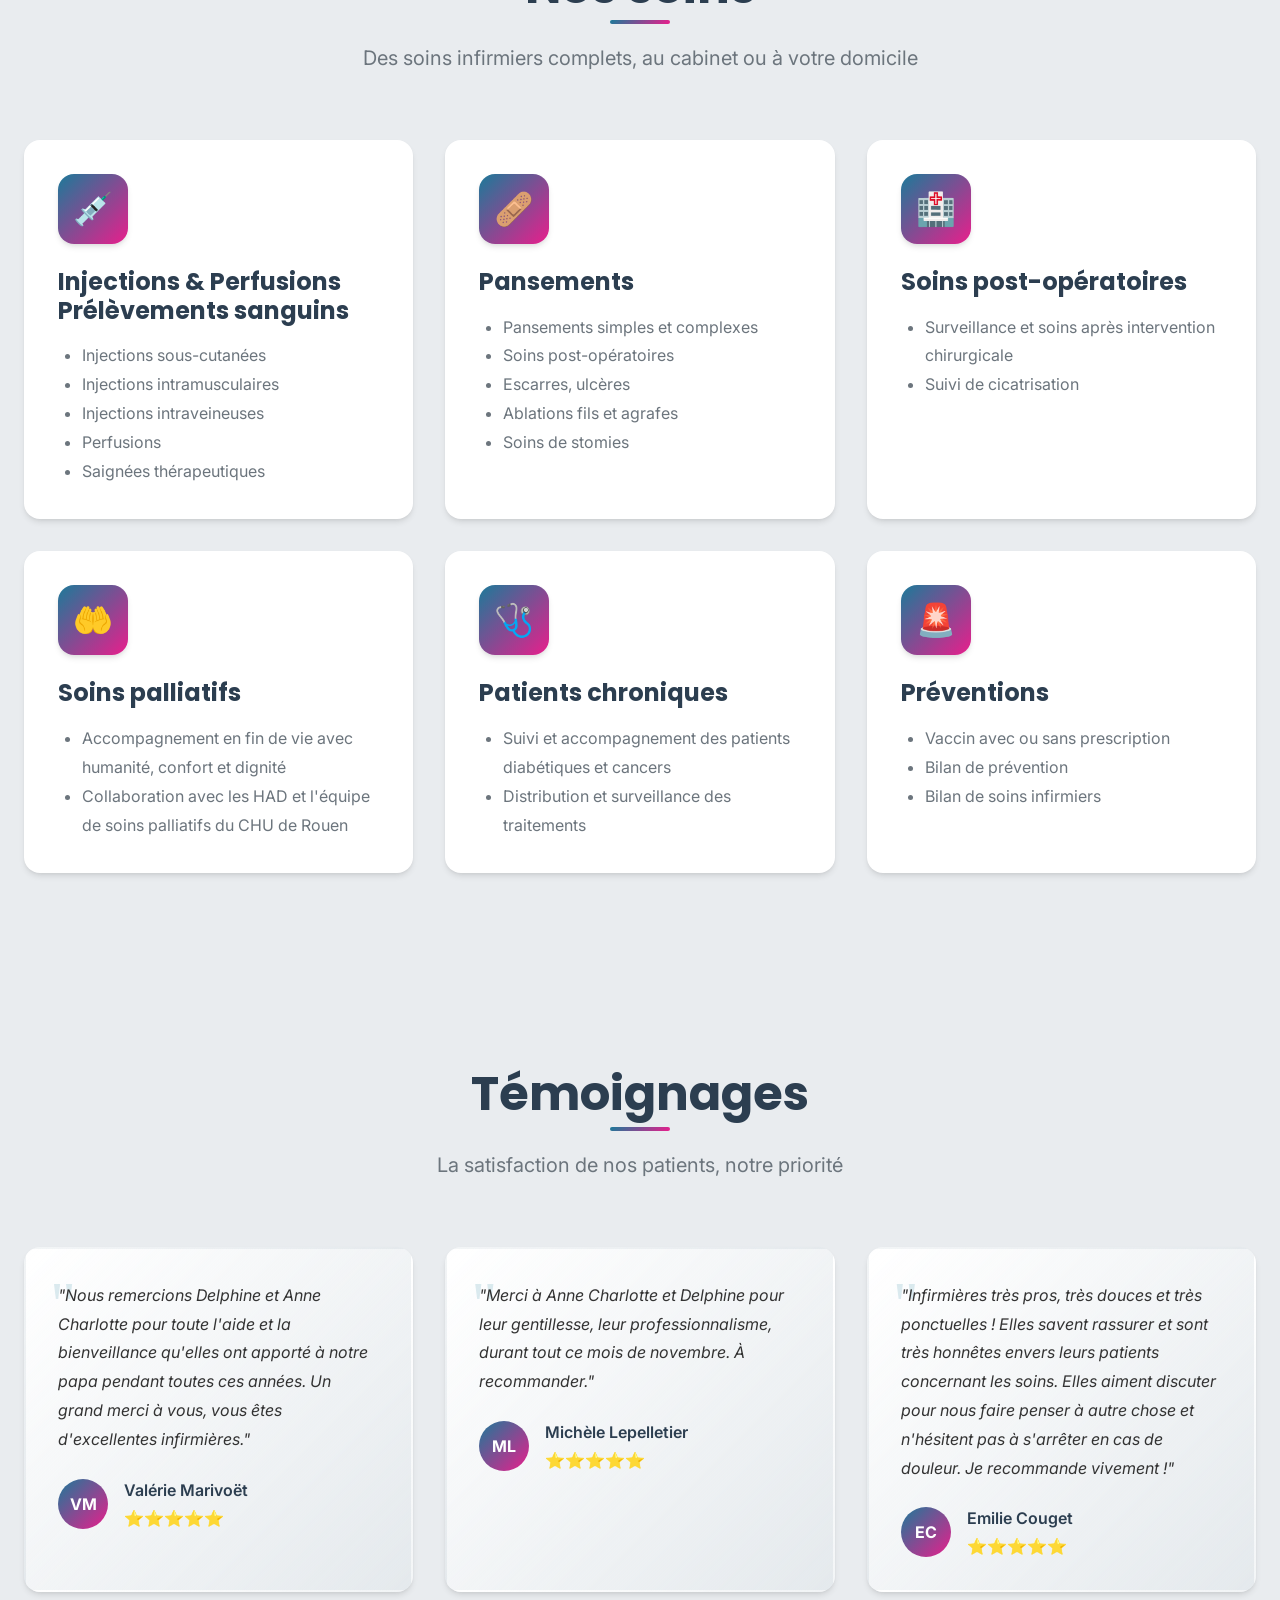
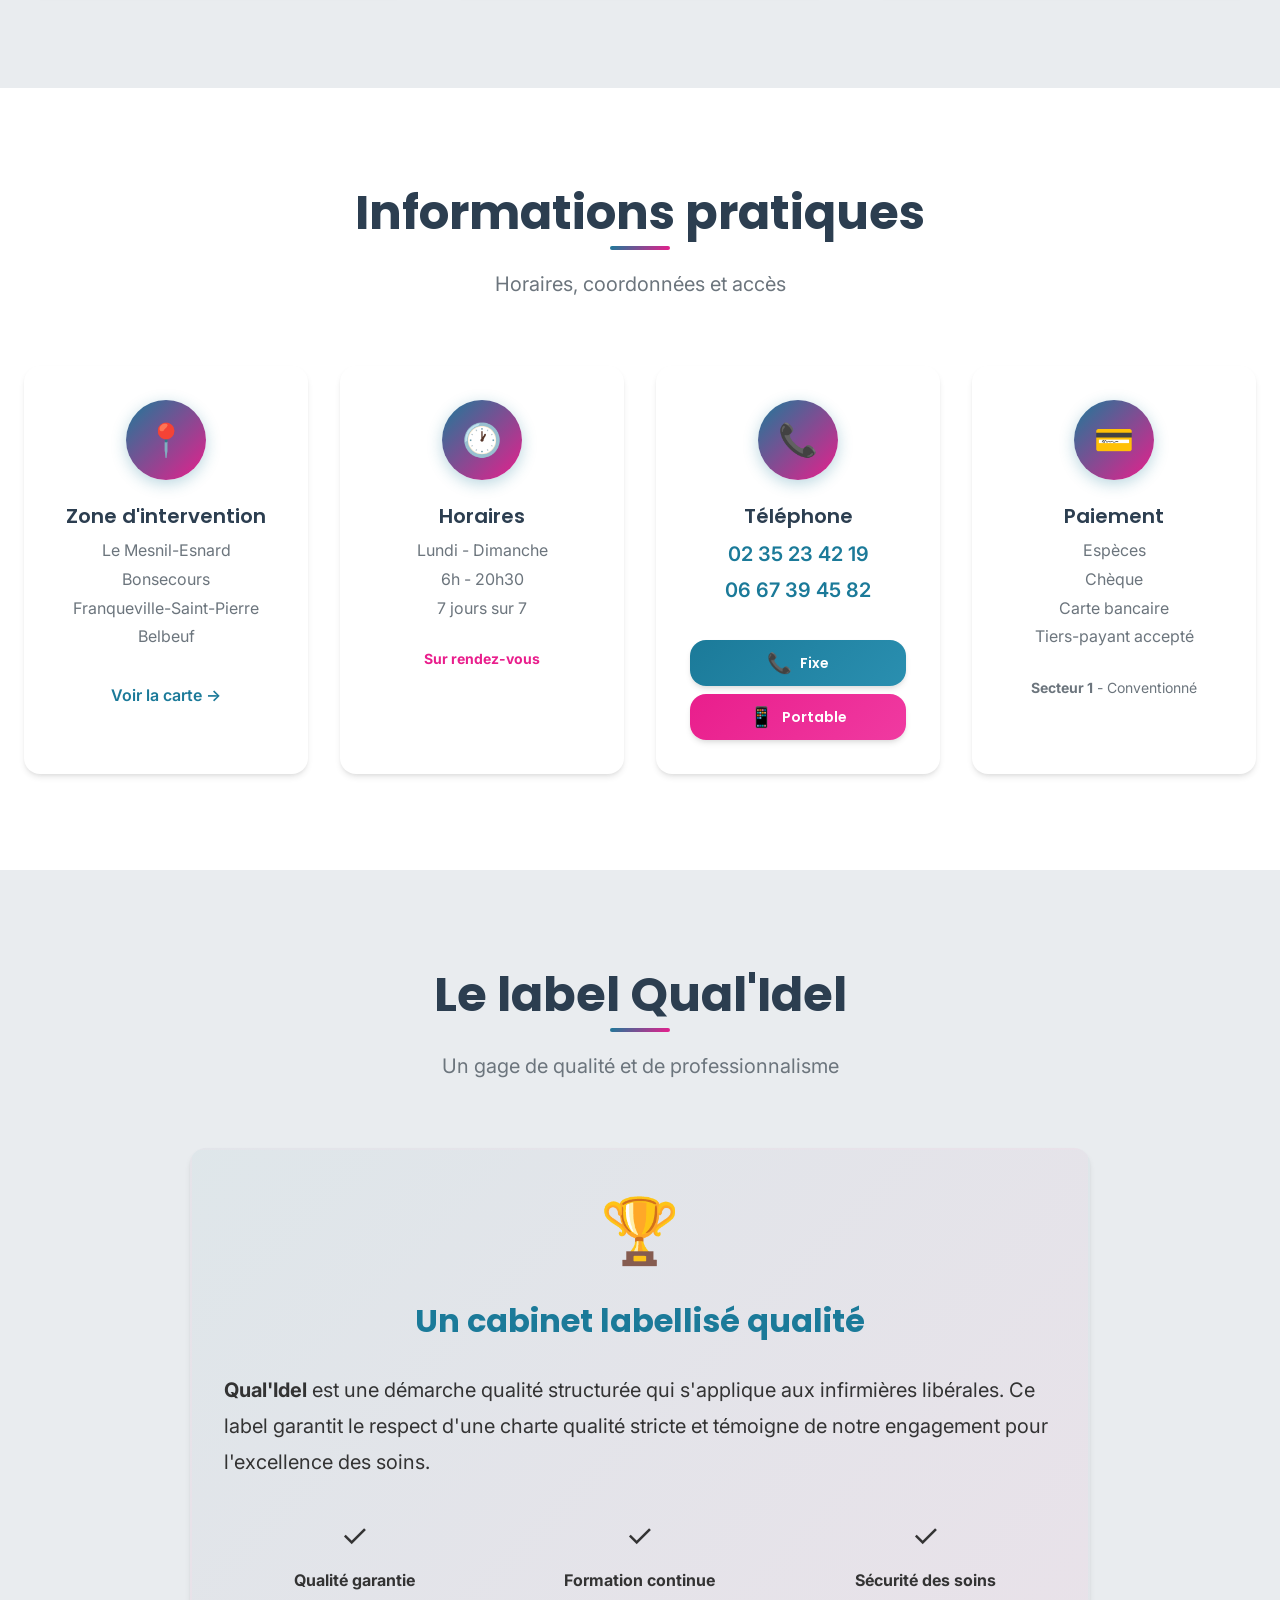
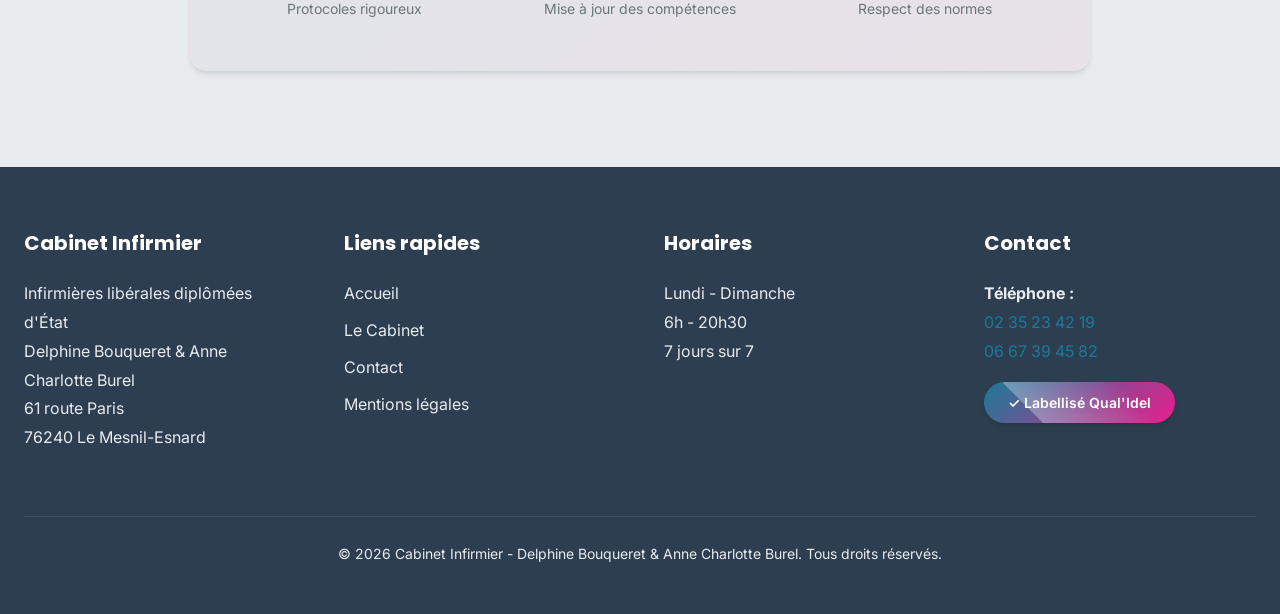
==== commit 77e7de68: "style: set hero text to pure black and smaller size for better sobriety" ====
--- a/index.html
+++ b/index.html
@@ -105,8 +105,8 @@
   <section class="hero"
     style="min-height: 60vh; display: flex; align-items: center; padding-top: var(--header-height);">
     <div class="container">
-      <div style="text-align: center; margin-bottom: var(--spacing-xl);">
-        <h1 style="margin-bottom: 0; color: var(--color-neutral-dark); font-size: var(--font-size-3xl);">
+      <div style="text-align: center; margin-bottom: var(--spacing-lg);">
+        <h1 style="margin-bottom: 0; color: var(--color-black); font-size: var(--font-size-2xl);">
           Cabinet d'infirmières libérales au Mesnil-Esnard
         </h1>
       </div>
--- a/assets/css/style.css
+++ b/assets/css/style.css
@@ -336,9 +336,9 @@
 }
 
 .hero-text h1 {
-  font-size: var(--font-size-3xl);
-  margin-bottom: var(--spacing-md);
-  color: var(--color-neutral-dark);
+  font-size: var(--font-size-2xl);
+  margin-bottom: var(--spacing-sm);
+  color: var(--color-black);
   animation: fadeInDown 0.8s ease-out;
 }
 
@@ -382,9 +382,9 @@
 }
 
 .hero-subtitle {
-  font-size: var(--font-size-md);
-  color: var(--color-text-secondary);
-  margin-bottom: var(--spacing-xl);
+  font-size: var(--font-size-base);
+  color: var(--color-black);
+  margin-bottom: var(--spacing-lg);
   line-height: var(--line-height-relaxed);
   max-width: 800px;
 }
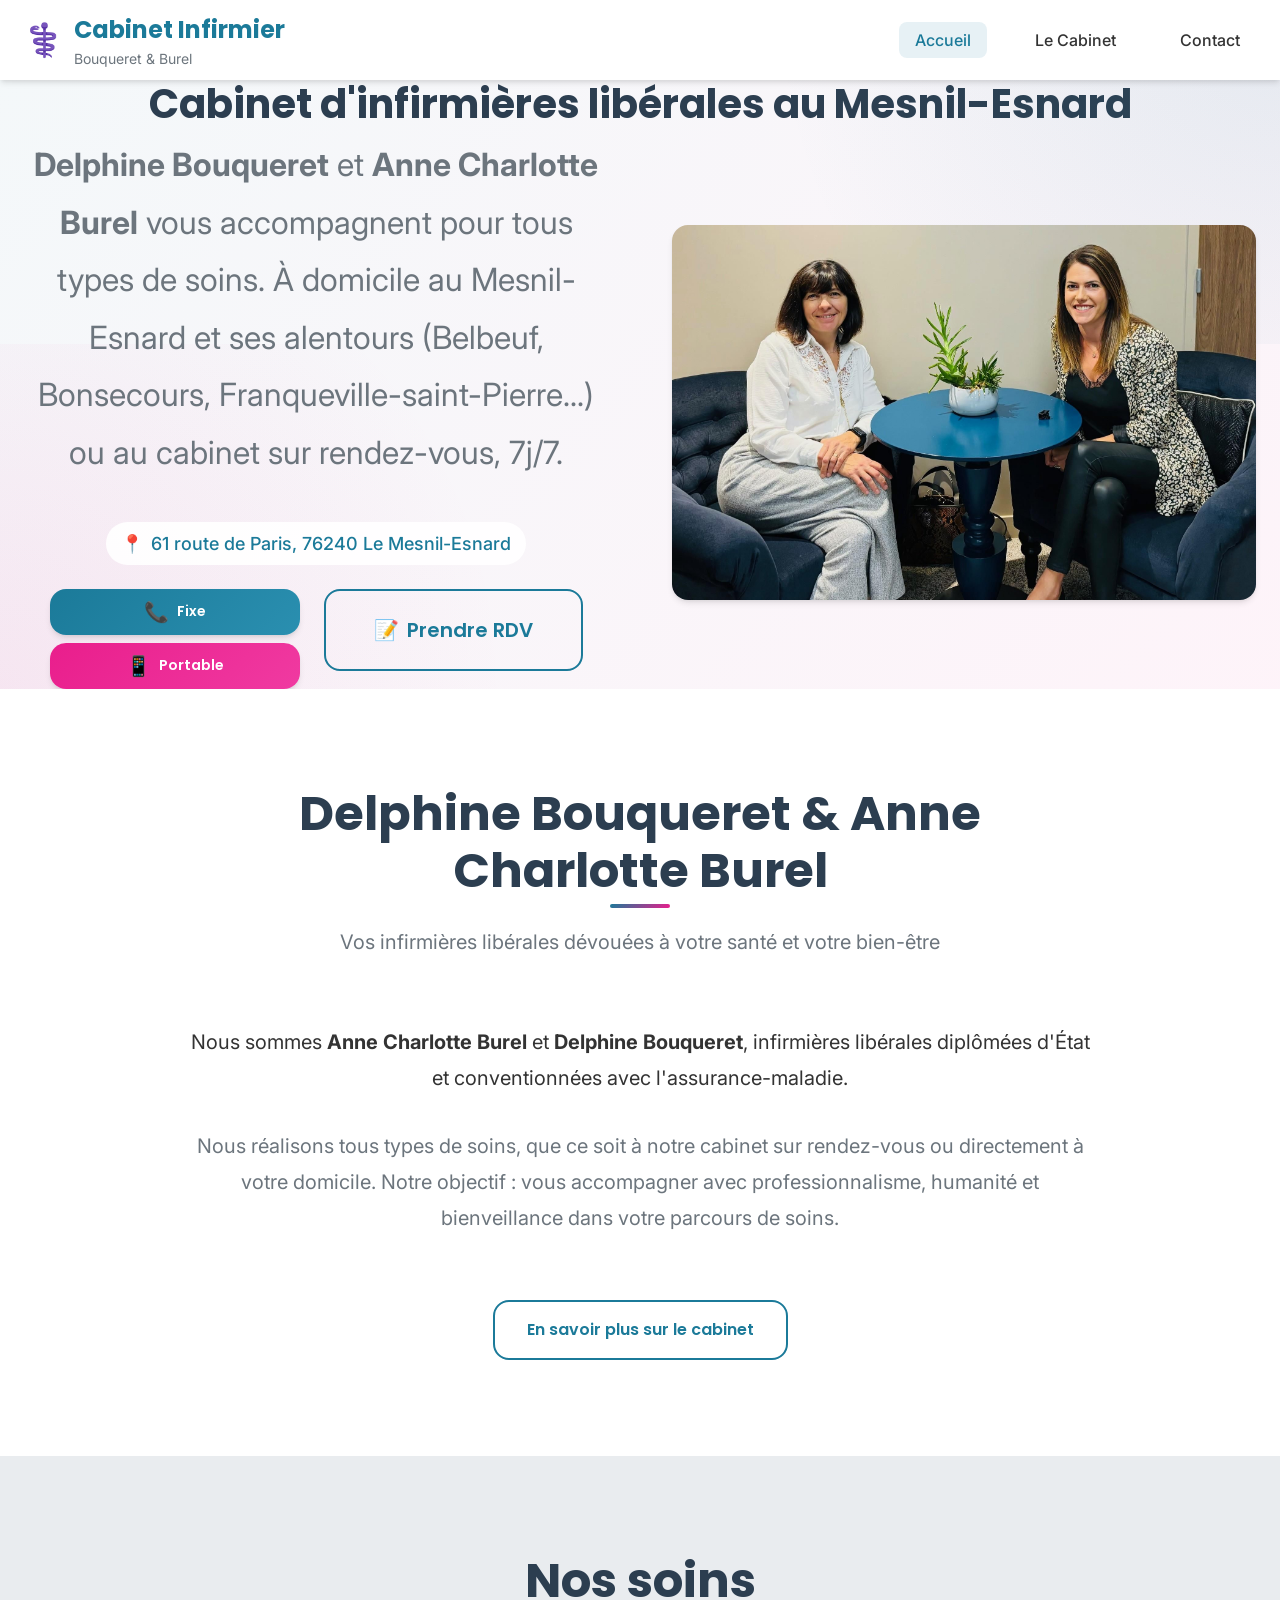
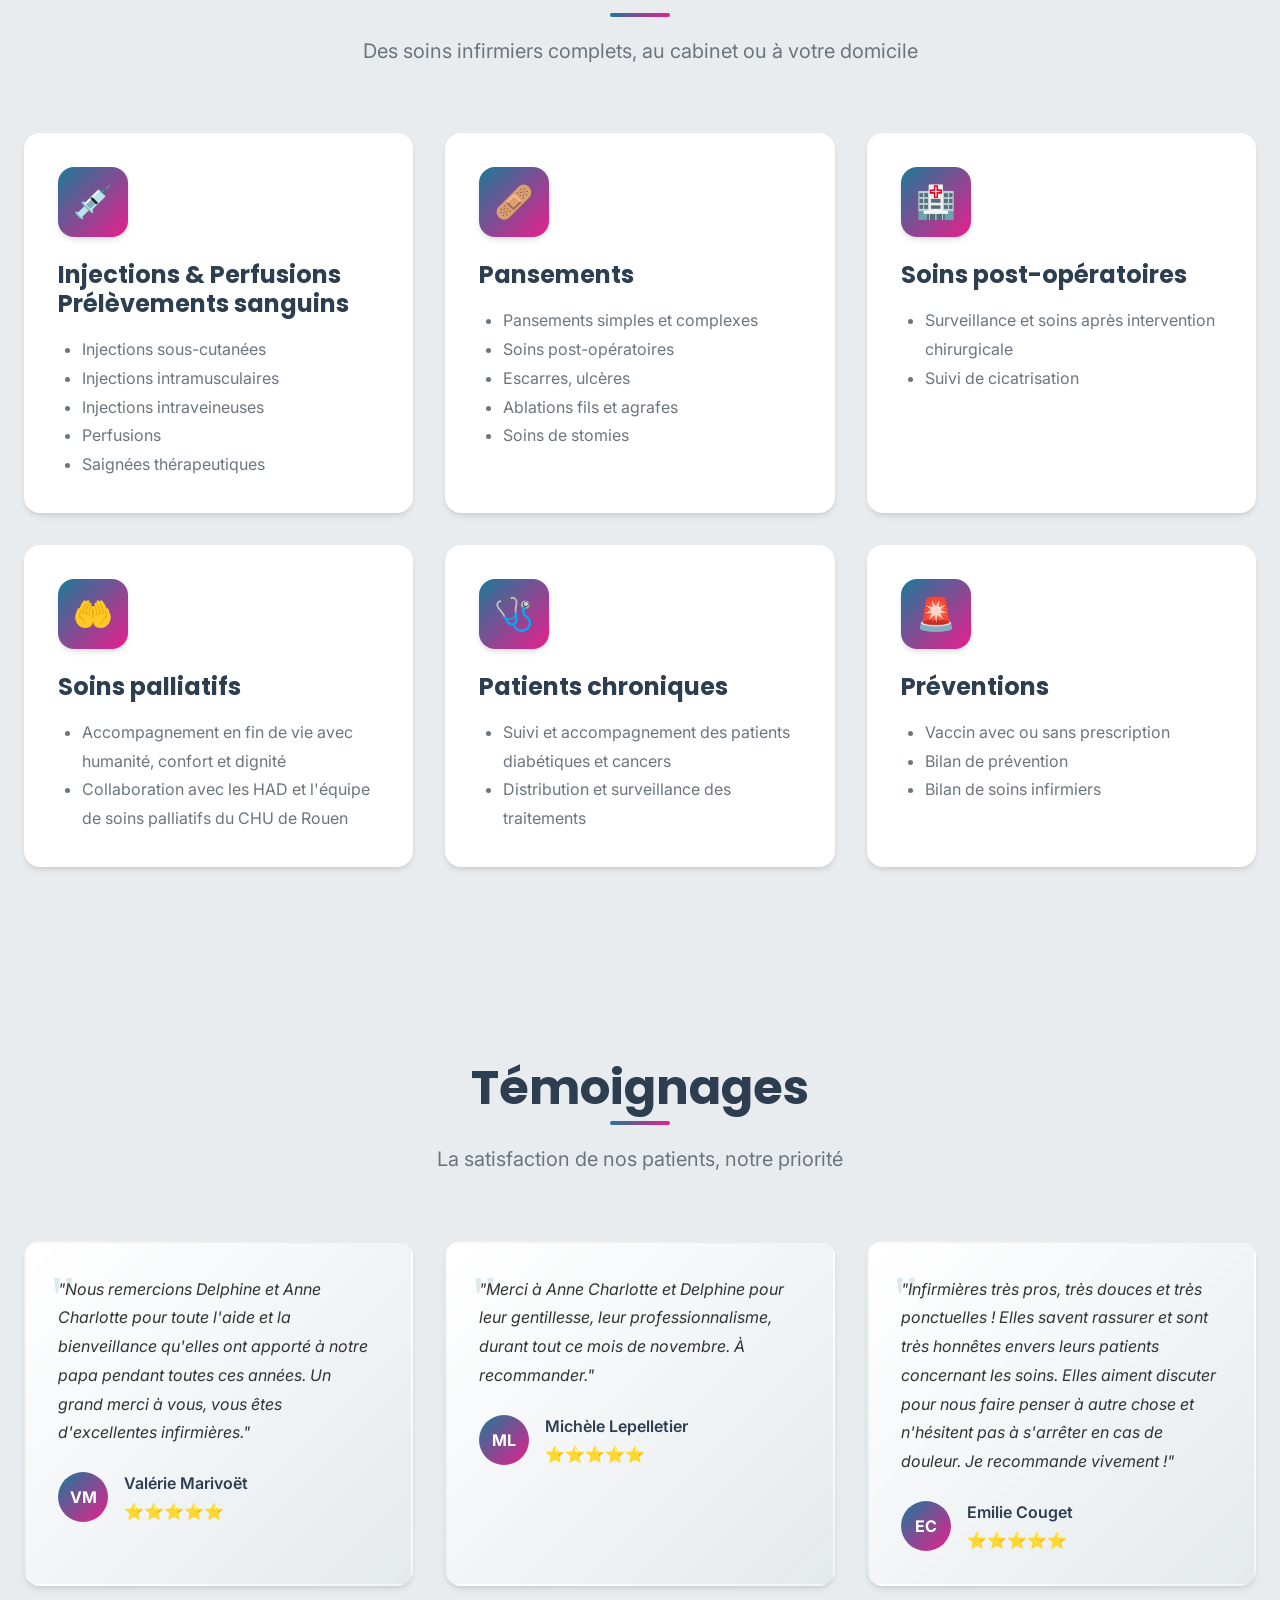
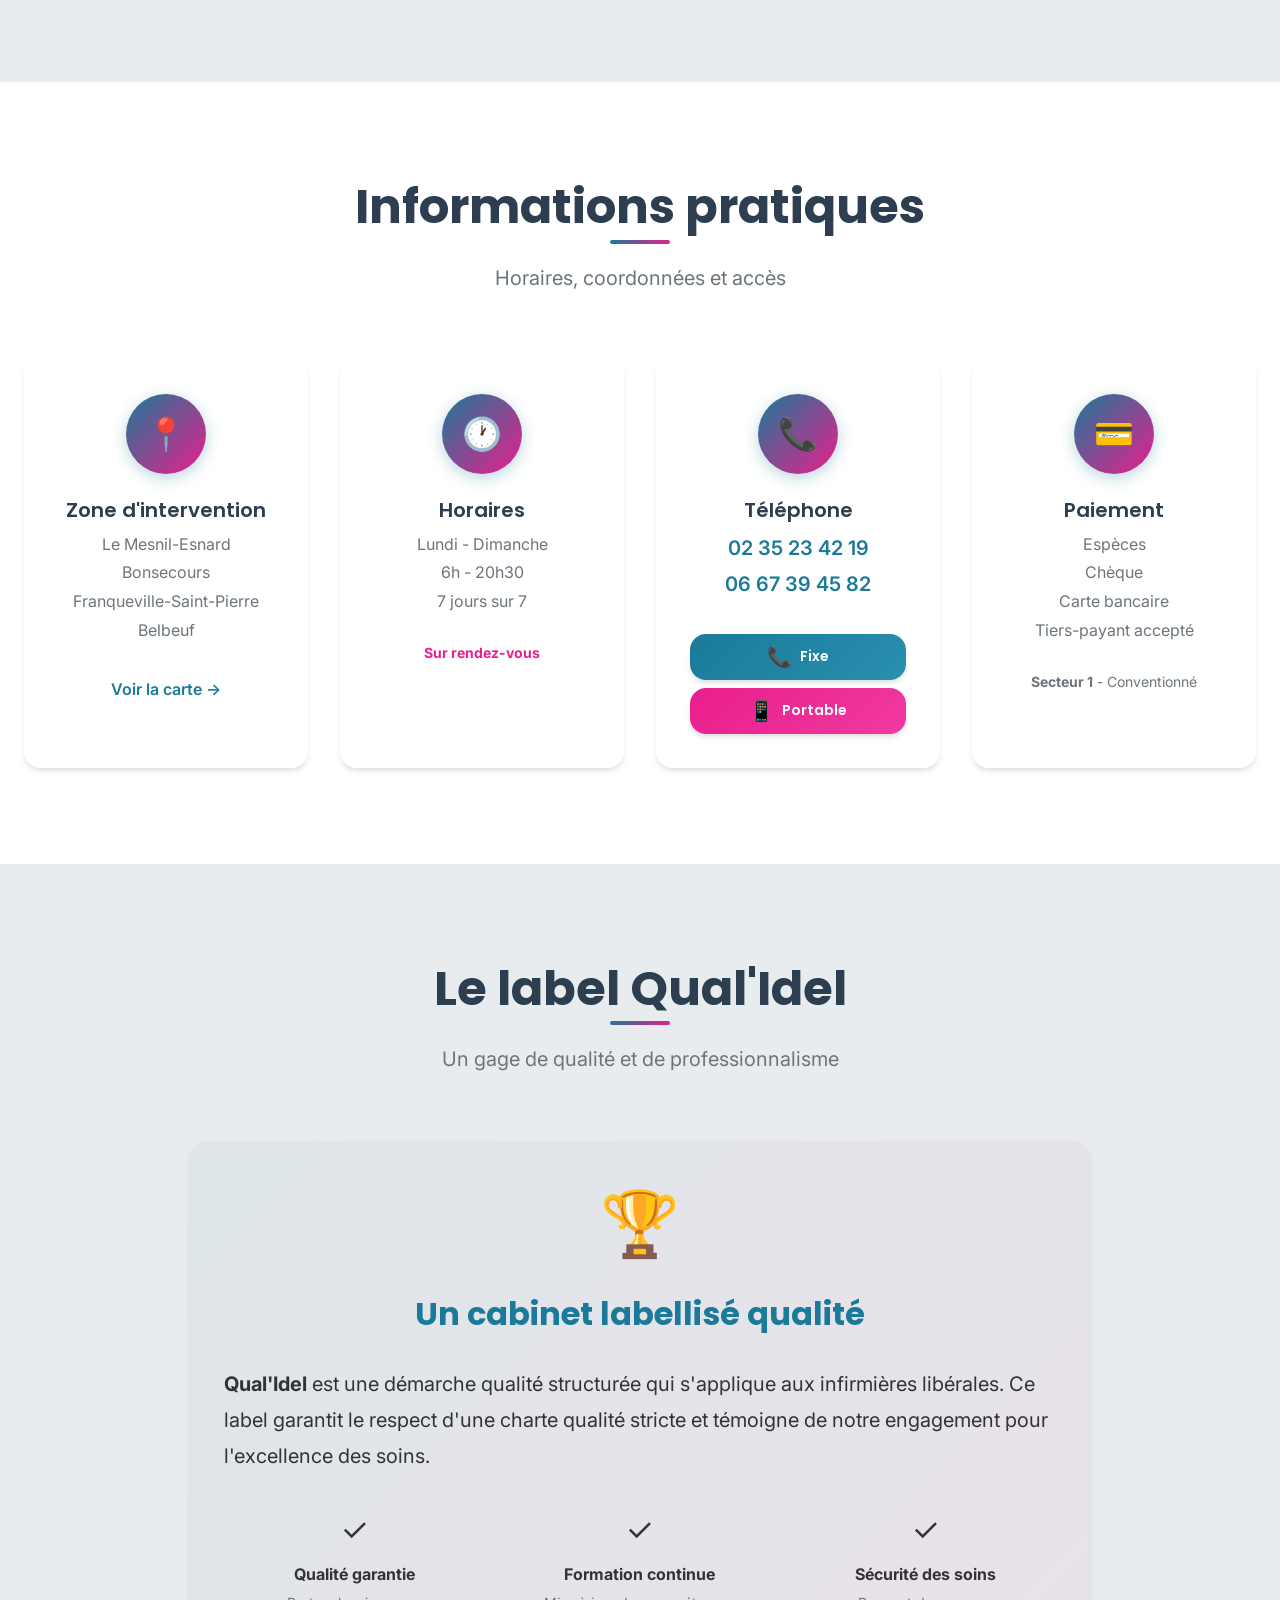
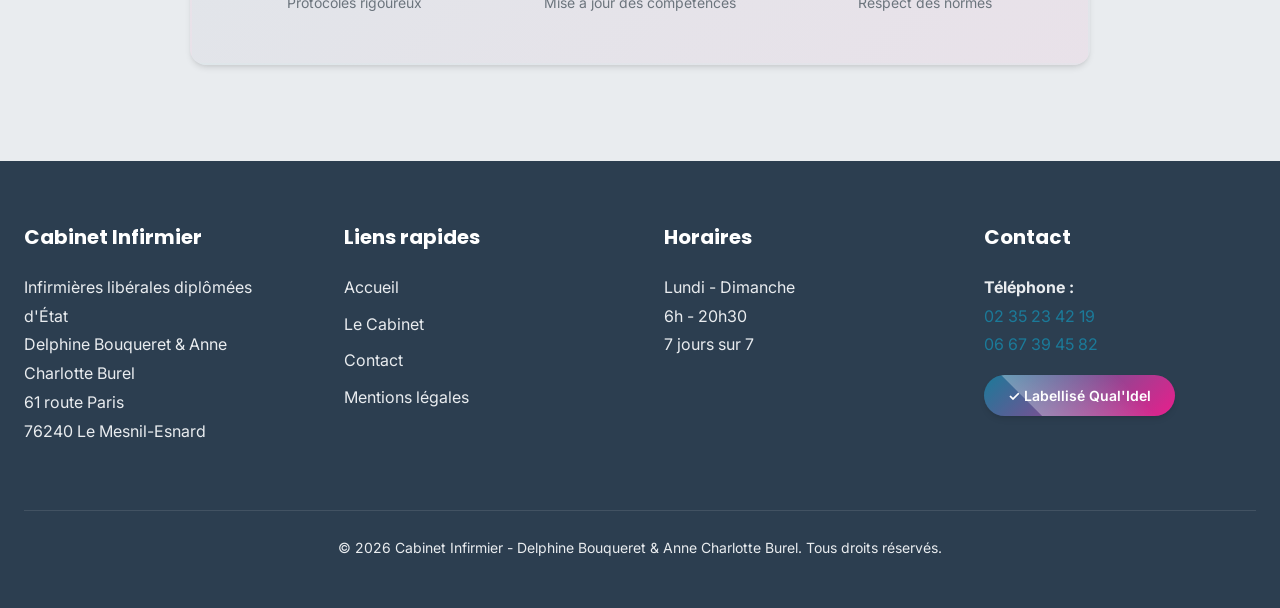
==== commit 361189cb: "style: restore dark gray color and rebalance hero heading and subtitle sizes" ====
--- a/index.html
+++ b/index.html
@@ -105,8 +105,8 @@
   <section class="hero"
     style="min-height: 60vh; display: flex; align-items: center; padding-top: var(--header-height);">
     <div class="container">
-      <div style="text-align: center; margin-bottom: var(--spacing-lg);">
-        <h1 style="margin-bottom: 0; color: var(--color-black); font-size: var(--font-size-2xl);">
+      <div style="text-align: center; margin-bottom: var(--spacing-sm);">
+        <h1 style="margin-bottom: 0; color: var(--color-neutral-dark); font-size: var(--font-size-3xl);">
           Cabinet d'infirmières libérales au Mesnil-Esnard
         </h1>
       </div>
--- a/assets/css/style.css
+++ b/assets/css/style.css
@@ -336,9 +336,9 @@
 }
 
 .hero-text h1 {
-  font-size: var(--font-size-2xl);
+  font-size: var(--font-size-3xl);
   margin-bottom: var(--spacing-sm);
-  color: var(--color-black);
+  color: var(--color-neutral-dark);
   animation: fadeInDown 0.8s ease-out;
 }
 
@@ -382,8 +382,8 @@
 }
 
 .hero-subtitle {
-  font-size: var(--font-size-base);
-  color: var(--color-black);
+  font-size: var(--font-size-sm);
+  color: var(--color-text-secondary);
   margin-bottom: var(--spacing-lg);
   line-height: var(--line-height-relaxed);
   max-width: 800px;
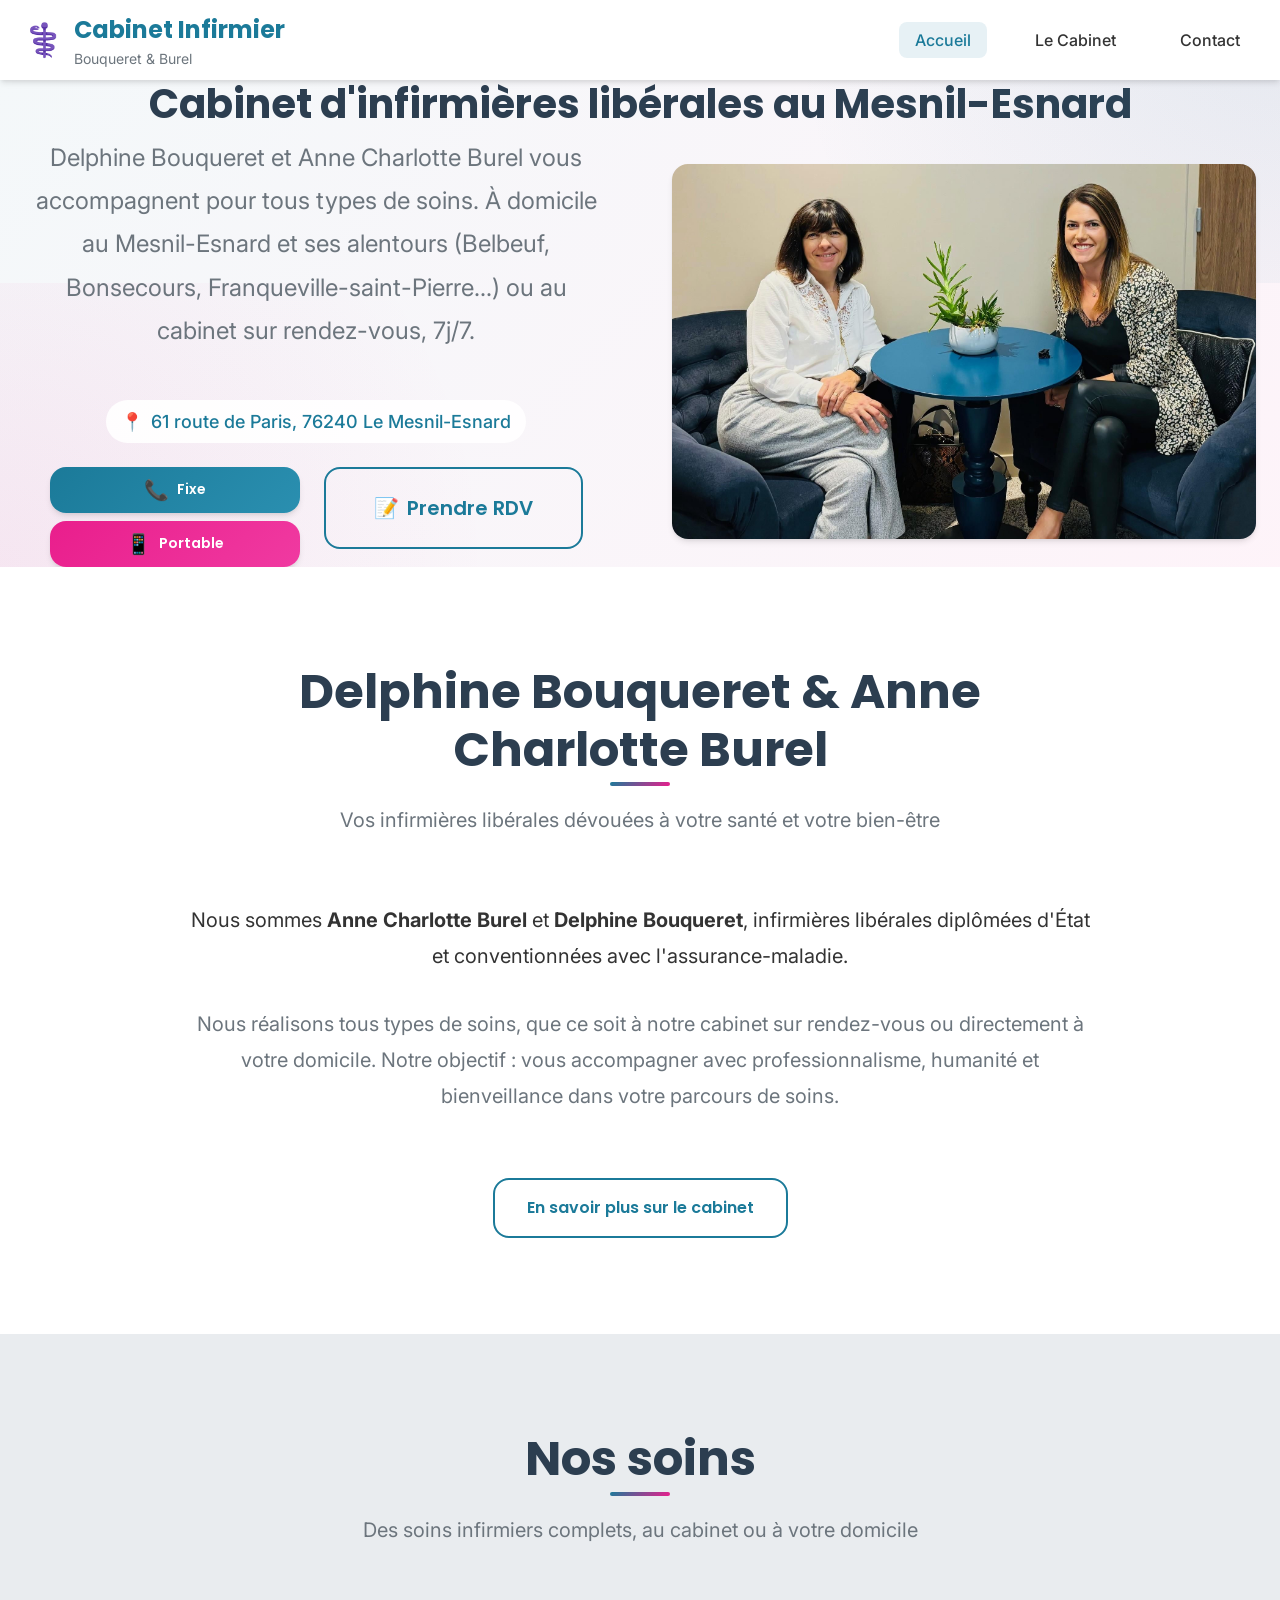
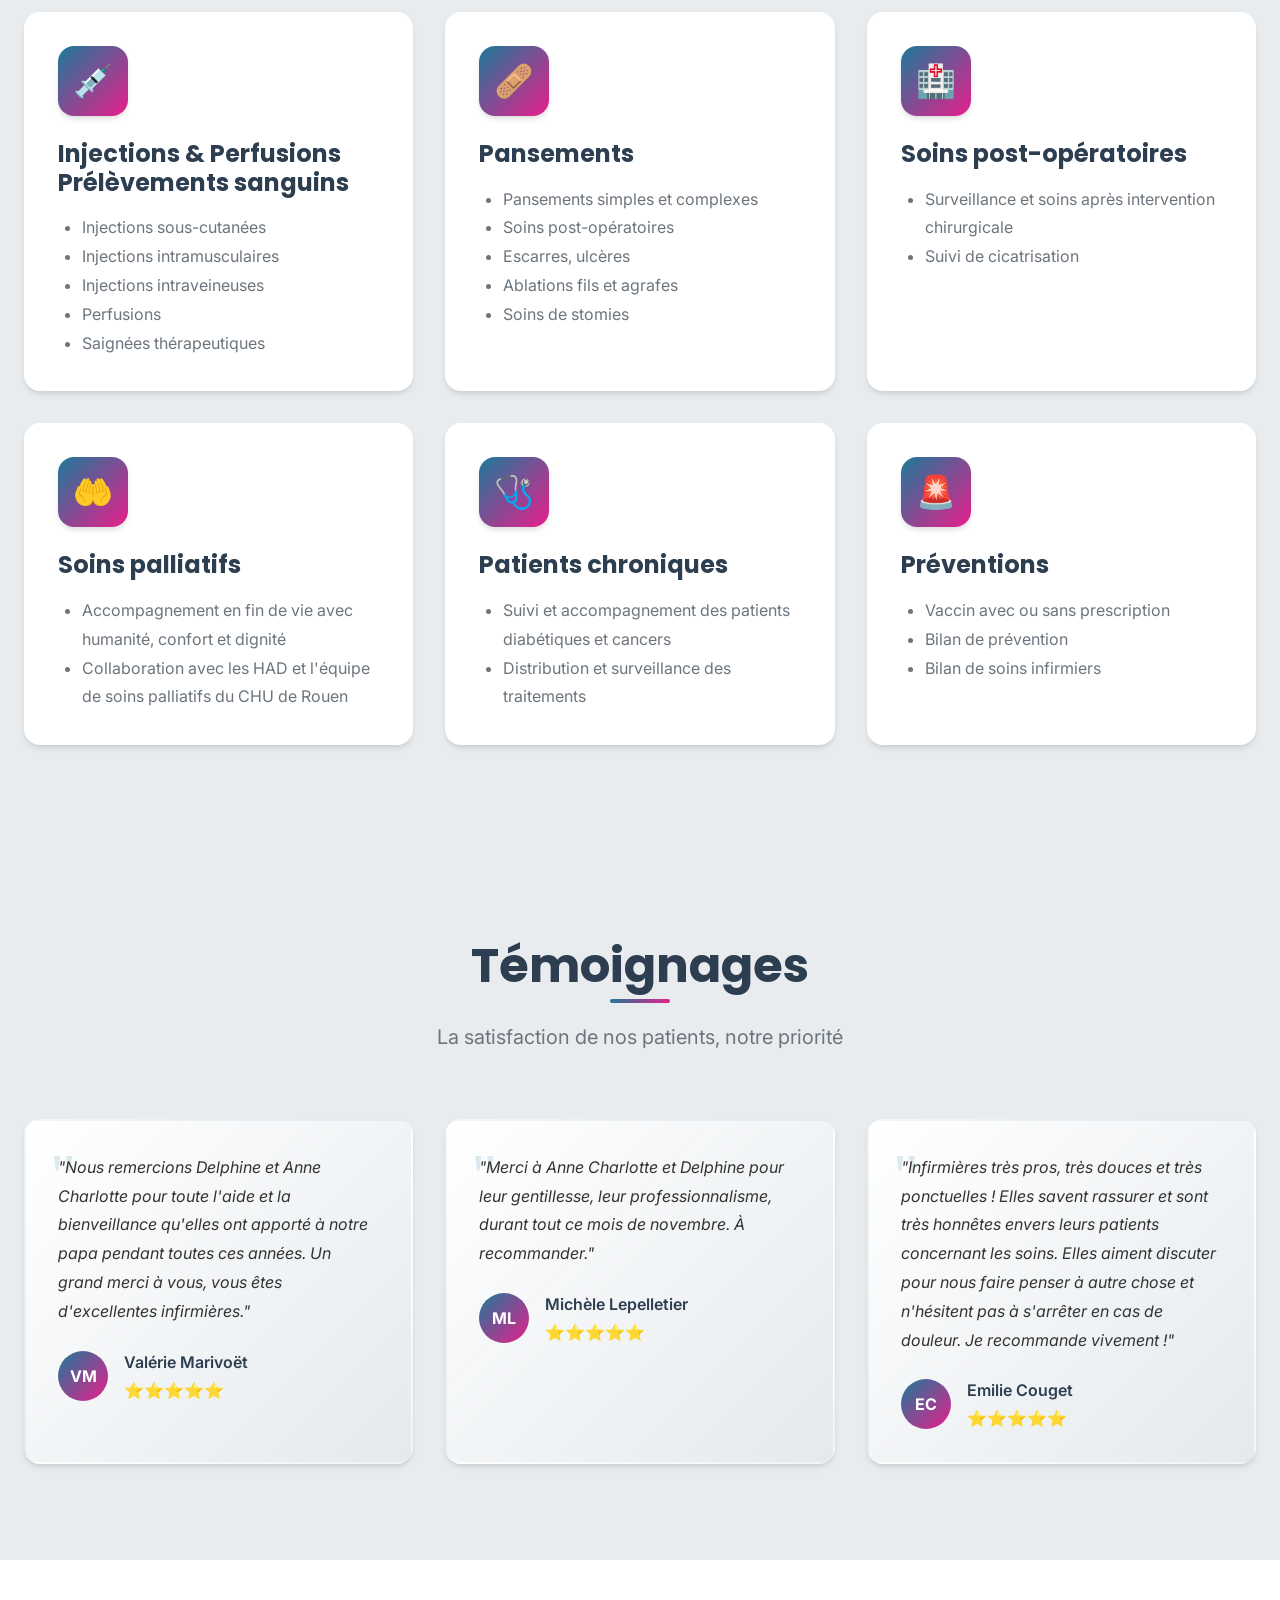
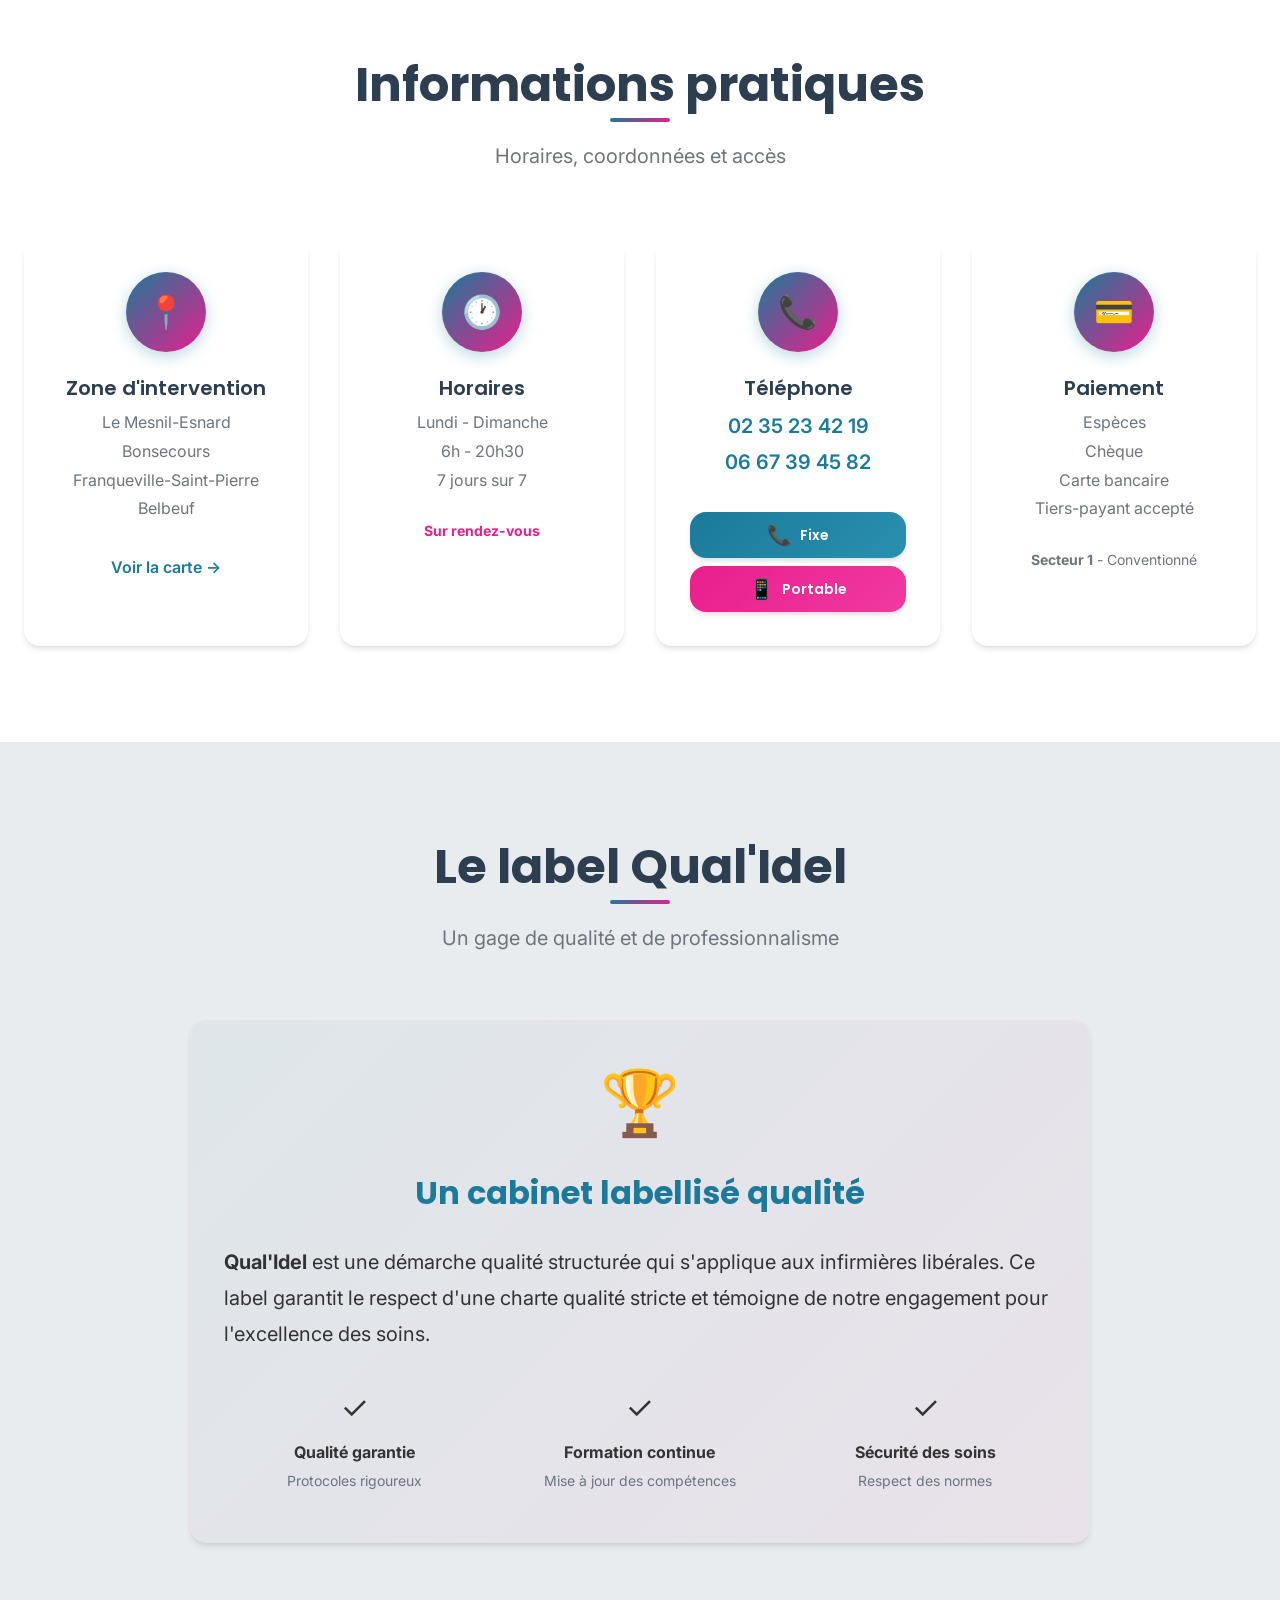
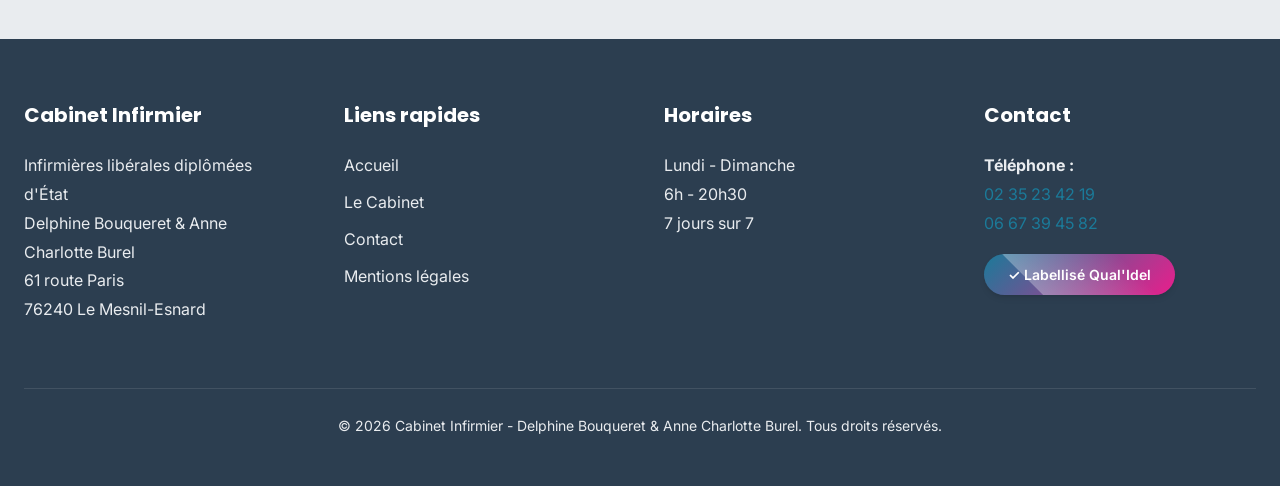
==== commit 23144fd9: "style: final balance for hero typography (24px subtitle, 40px heading)" ====
--- a/index.html
+++ b/index.html
@@ -113,7 +113,7 @@
       <div class="hero-content" style="align-items: center; justify-content: center; text-align: center;">
         <div class="hero-text">
           <p class="hero-subtitle">
-            <strong>Delphine Bouqueret</strong> et <strong>Anne Charlotte Burel</strong> vous accompagnent pour tous
+            Delphine Bouqueret et Anne Charlotte Burel vous accompagnent pour tous
             types de soins. À domicile au Mesnil-Esnard et ses alentours (Belbeuf, Bonsecours,
             Franqueville-saint-Pierre...) ou au cabinet sur rendez-vous, 7j/7.
           </p>
--- a/assets/css/style.css
+++ b/assets/css/style.css
@@ -382,9 +382,9 @@
 }
 
 .hero-subtitle {
-  font-size: var(--font-size-sm);
+  font-size: var(--font-size-lg);
   color: var(--color-text-secondary);
-  margin-bottom: var(--spacing-lg);
+  margin-bottom: var(--spacing-xl);
   line-height: var(--line-height-relaxed);
   max-width: 800px;
 }
--- a/assets/css/responsive.css
+++ b/assets/css/responsive.css
@@ -94,7 +94,7 @@
   }
 
   .hero-subtitle {
-    font-size: var(--font-size-lg);
+    font-size: var(--font-size-base);
   }
 
   .hero-cta {
@@ -187,7 +187,7 @@
   }
 
   .hero-subtitle {
-    font-size: var(--font-size-base);
+    font-size: var(--font-size-sm);
     margin-bottom: var(--spacing-xl);
   }
 
@@ -306,7 +306,7 @@
   }
 
   .hero-subtitle {
-    font-size: var(--font-size-2xl);
+    font-size: var(--font-size-xl);
   }
 
   /* Sections */
